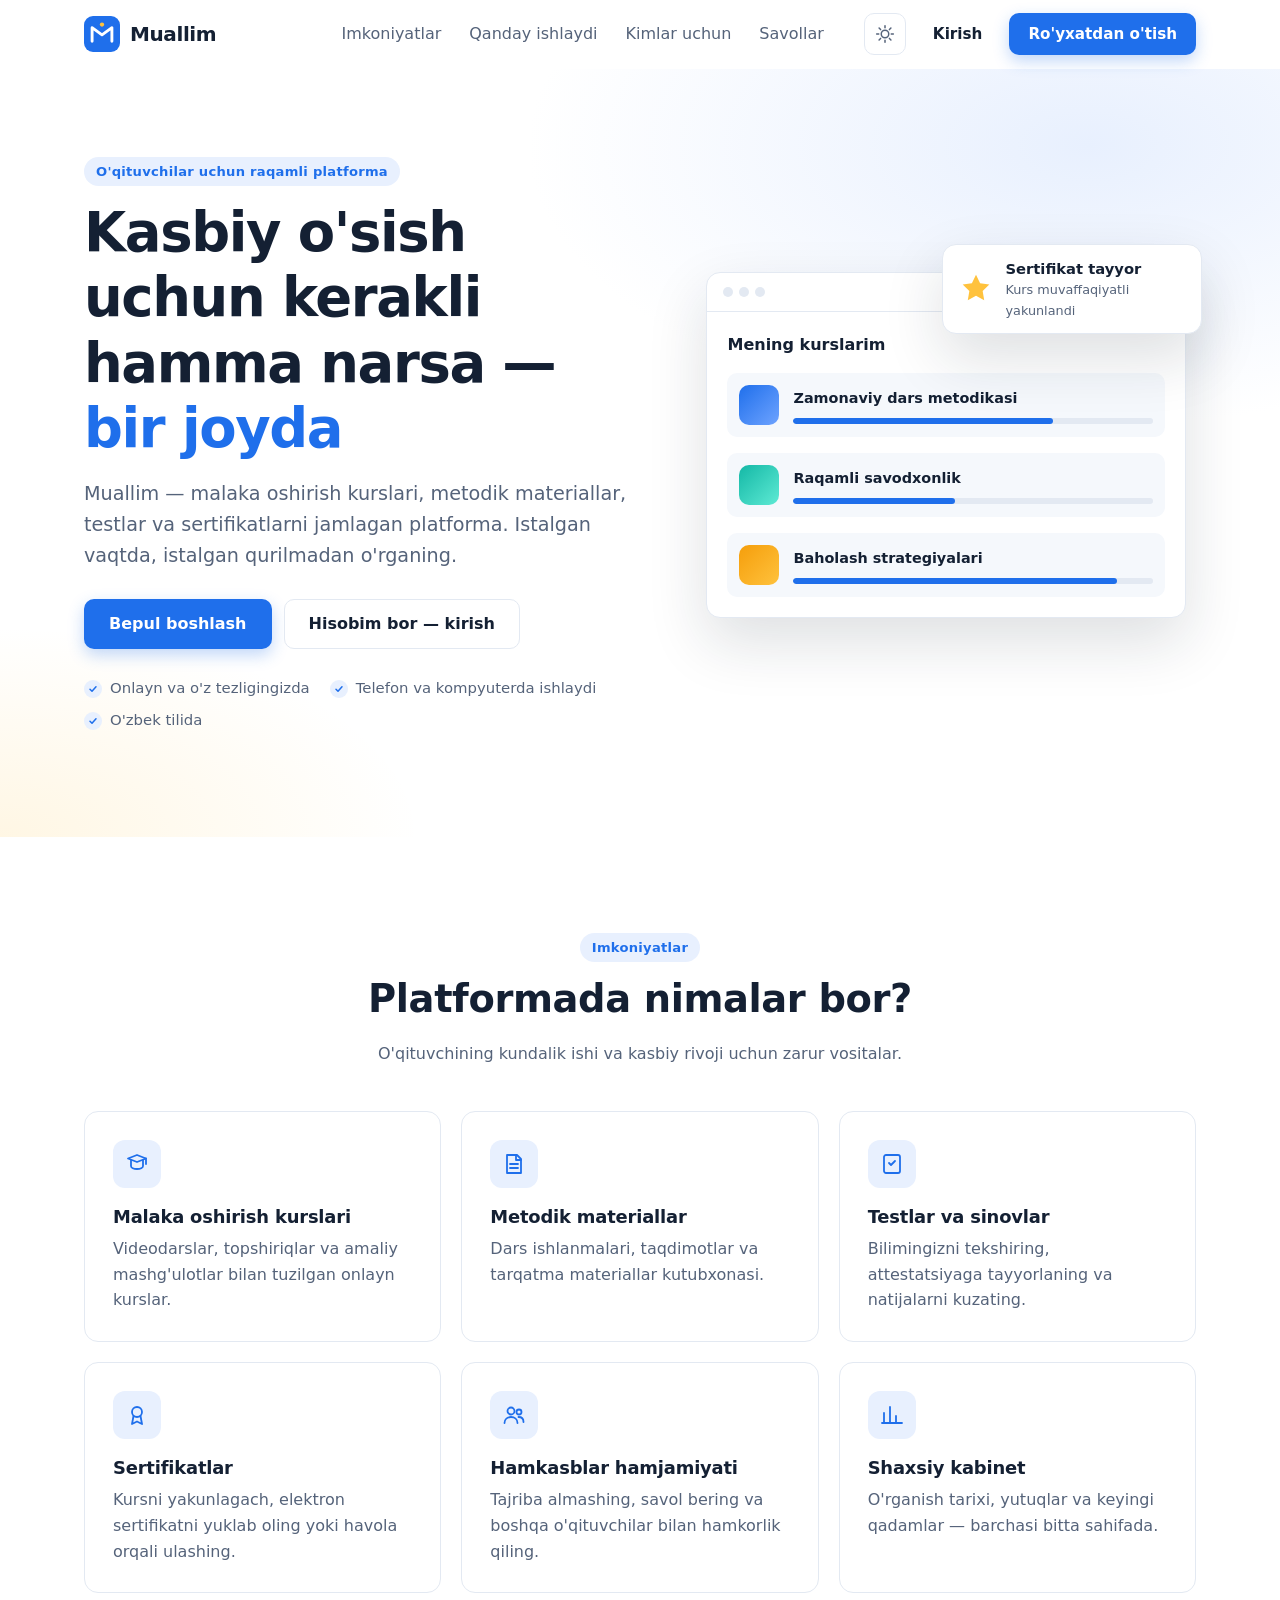
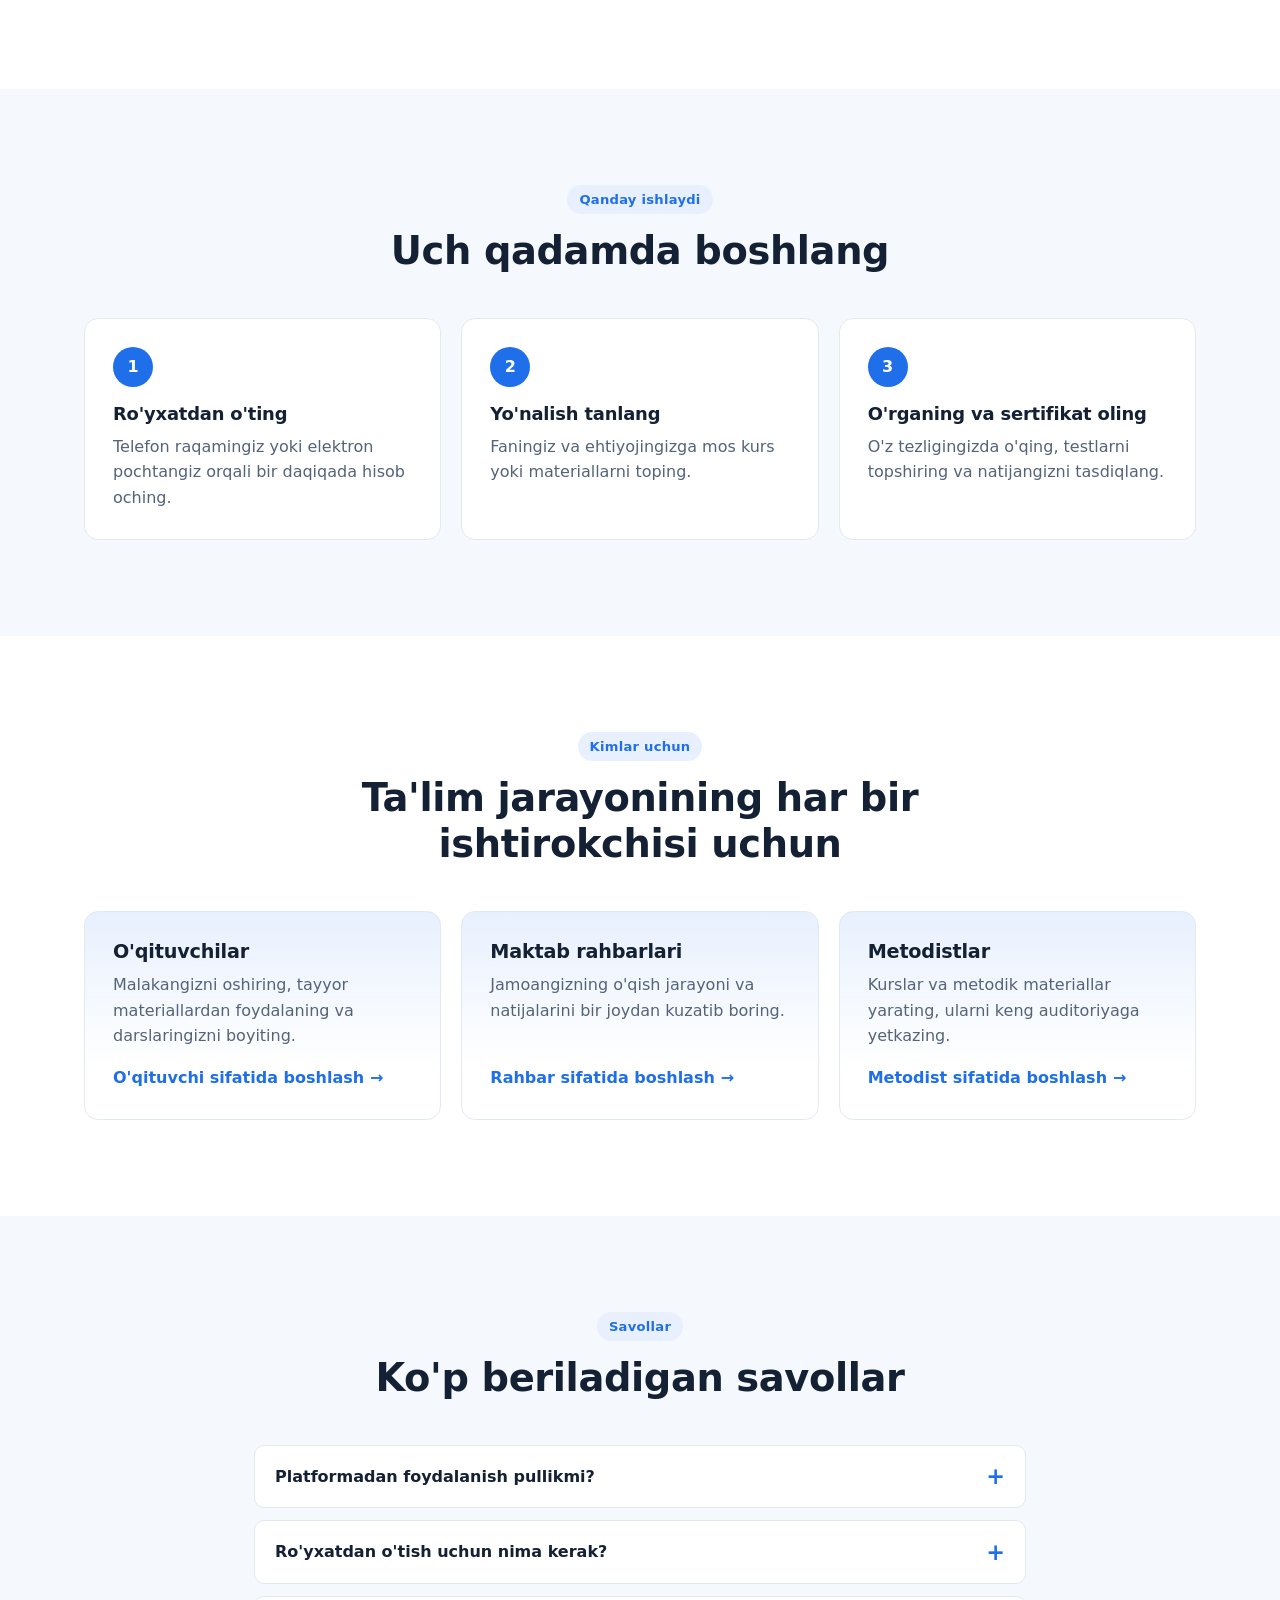
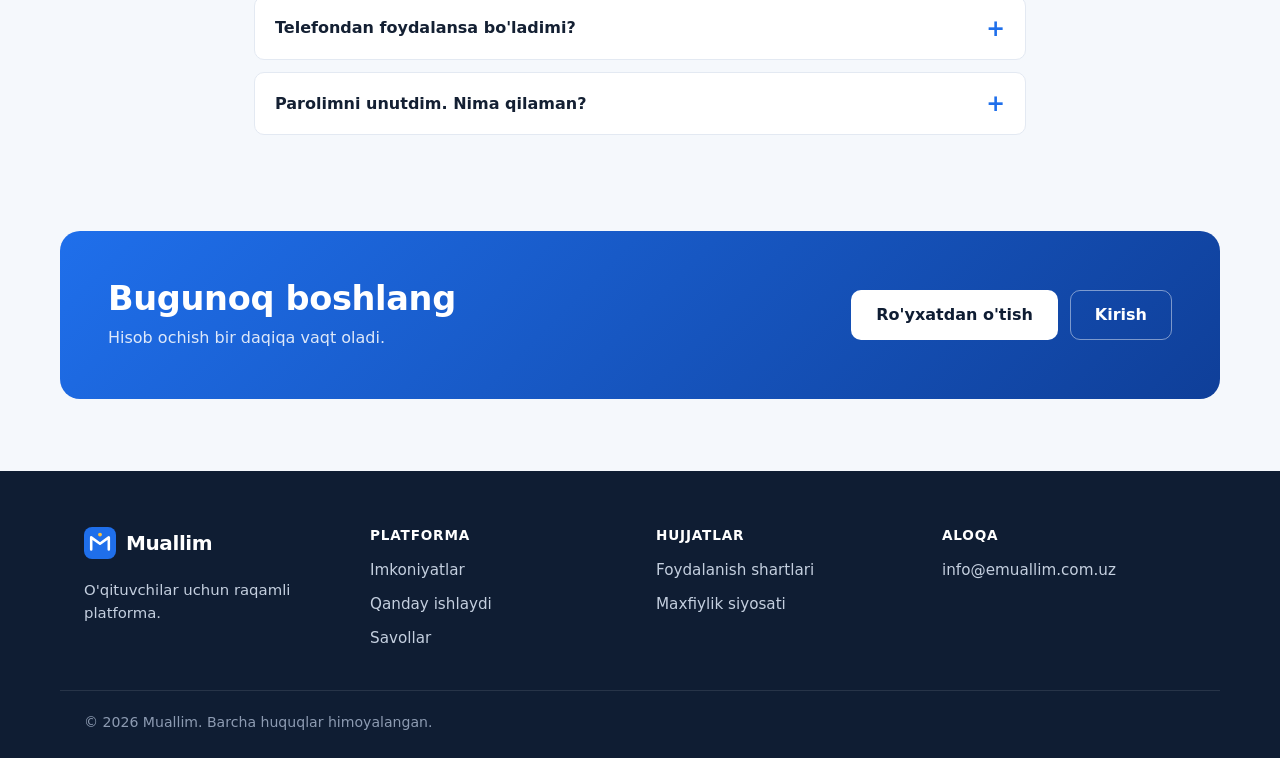
==== index.html @ 18973997 "Muallim kirish (landing) sahifasini qo'shish Login'dan oldingi sahifa: header va mobil menyu, hero, " ====
<!doctype html>
<html lang="uz">
<head>
  <meta charset="utf-8">
  <meta name="viewport" content="width=device-width, initial-scale=1">
  <title>Muallim — o'qituvchilar uchun raqamli platforma</title>
  <meta name="description" content="Muallim — o'qituvchilar uchun malaka oshirish, metodik materiallar, testlar va sertifikatlar jamlangan yagona raqamli platforma.">
  <meta name="theme-color" content="#1F6FEB">
  <meta property="og:title" content="Muallim — o'qituvchilar uchun raqamli platforma">
  <meta property="og:description" content="Malaka oshirish, metodik materiallar, testlar va sertifikatlar — barchasi bir joyda.">
  <meta property="og:type" content="website">
  <link rel="icon" href="assets/img/logo.svg" type="image/svg+xml">
  <link rel="stylesheet" href="assets/css/style.css">
  <script>
    // JS borligini belgilash va mavzuni sahifa chizilishidan oldin qo'llash (miltillashning oldini oladi)
    document.documentElement.classList.add('js');
    try {
      var t = localStorage.getItem('muallim-theme');
      if (t === 'light' || t === 'dark') document.documentElement.setAttribute('data-theme', t);
    } catch (e) {}
  </script>
  <script src="assets/js/main.js" defer></script>
</head>
<body>
  <a class="skip-link" href="#main">Asosiy mazmunga o'tish</a>

  <header class="site-header" id="top">
    <div class="container header-inner">
      <a class="brand" href="#top" aria-label="Muallim — bosh sahifa">
        <img src="assets/img/logo.svg" alt="" width="36" height="36">
        <span>Muallim</span>
      </a>

      <button class="nav-toggle" type="button" aria-controls="site-nav" aria-expanded="false">
        <span class="visually-hidden">Menyuni ochish</span>
        <span class="nav-toggle-bar" aria-hidden="true"></span>
      </button>

      <nav class="site-nav" id="site-nav" aria-label="Asosiy menyu">
        <ul class="nav-links">
          <li><a href="#imkoniyatlar">Imkoniyatlar</a></li>
          <li><a href="#qanday-ishlaydi">Qanday ishlaydi</a></li>
          <li><a href="#kimlar-uchun">Kimlar uchun</a></li>
          <li><a href="#savollar">Savollar</a></li>
        </ul>
        <div class="nav-actions">
          <button class="theme-toggle" type="button" aria-label="Tungi rejimni almashtirish">
            <svg class="icon-sun" viewBox="0 0 24 24" aria-hidden="true"><circle cx="12" cy="12" r="4.5"/><path d="M12 2v2.5M12 19.5V22M2 12h2.5M19.5 12H22M4.9 4.9l1.8 1.8M17.3 17.3l1.8 1.8M4.9 19.1l1.8-1.8M17.3 6.7l1.8-1.8"/></svg>
            <svg class="icon-moon" viewBox="0 0 24 24" aria-hidden="true"><path d="M20 14.5A8 8 0 0 1 9.5 4a8 8 0 1 0 10.5 10.5Z"/></svg>
          </button>
          <a class="btn btn-ghost" href="login.html">Kirish</a>
          <a class="btn btn-primary" href="register.html">Ro'yxatdan o'tish</a>
        </div>
      </nav>
    </div>
  </header>

  <main id="main">
    <!-- Hero -->
    <section class="hero">
      <div class="container hero-inner">
        <div class="hero-text">
          <p class="eyebrow">O'qituvchilar uchun raqamli platforma</p>
          <h1>Kasbiy o'sish uchun kerakli hamma narsa — <span class="accent">bir joyda</span></h1>
          <p class="lead">
            Muallim — malaka oshirish kurslari, metodik materiallar, testlar va sertifikatlarni
            jamlagan platforma. Istalgan vaqtda, istalgan qurilmadan o'rganing.
          </p>
          <div class="hero-actions">
            <a class="btn btn-primary btn-lg" href="register.html">Bepul boshlash</a>
            <a class="btn btn-outline btn-lg" href="login.html">Hisobim bor — kirish</a>
          </div>
          <ul class="hero-points">
            <li>Onlayn va o'z tezligingizda</li>
            <li>Telefon va kompyuterda ishlaydi</li>
            <li>O'zbek tilida</li>
          </ul>
        </div>

        <div class="hero-visual" aria-hidden="true">
          <div class="mock-card mock-main">
            <div class="mock-head">
              <span class="dot"></span><span class="dot"></span><span class="dot"></span>
            </div>
            <div class="mock-body">
              <p class="mock-title">Mening kurslarim</p>
              <div class="mock-course">
                <span class="mock-icon c1"></span>
                <div class="mock-lines">
                  <span class="mock-label">Zamonaviy dars metodikasi</span>
                  <span class="progress"><span style="width:72%"></span></span>
                </div>
              </div>
              <div class="mock-course">
                <span class="mock-icon c2"></span>
                <div class="mock-lines">
                  <span class="mock-label">Raqamli savodxonlik</span>
                  <span class="progress"><span style="width:45%"></span></span>
                </div>
              </div>
              <div class="mock-course">
                <span class="mock-icon c3"></span>
                <div class="mock-lines">
                  <span class="mock-label">Baholash strategiyalari</span>
                  <span class="progress"><span style="width:90%"></span></span>
                </div>
              </div>
            </div>
          </div>
          <div class="mock-card mock-badge">
            <svg viewBox="0 0 24 24"><path d="M12 2l2.9 5.9 6.5.9-4.7 4.6 1.1 6.5L12 16.8 6.2 19.9l1.1-6.5L2.6 8.8l6.5-.9z"/></svg>
            <div>
              <strong>Sertifikat tayyor</strong>
              <span>Kurs muvaffaqiyatli yakunlandi</span>
            </div>
          </div>
        </div>
      </div>
    </section>

    <!-- Imkoniyatlar -->
    <section class="section" id="imkoniyatlar" aria-labelledby="imk-title">
      <div class="container">
        <header class="section-head">
          <p class="eyebrow">Imkoniyatlar</p>
          <h2 id="imk-title">Platformada nimalar bor?</h2>
          <p>O'qituvchining kundalik ishi va kasbiy rivoji uchun zarur vositalar.</p>
        </header>

        <ul class="feature-grid">
          <li class="feature">
            <span class="feature-icon"><svg viewBox="0 0 24 24"><path d="M3 6.5 12 3l9 3.5-9 3.5z"/><path d="M6 8.2V14c0 1.7 2.7 3 6 3s6-1.3 6-3V8.2"/><path d="M21 6.5V12"/></svg></span>
            <h3>Malaka oshirish kurslari</h3>
            <p>Videodarslar, topshiriqlar va amaliy mashg'ulotlar bilan tuzilgan onlayn kurslar.</p>
          </li>
          <li class="feature">
            <span class="feature-icon"><svg viewBox="0 0 24 24"><path d="M5 3h10l4 4v14H5z"/><path d="M14 3v5h5M8 12h8M8 16h8"/></svg></span>
            <h3>Metodik materiallar</h3>
            <p>Dars ishlanmalari, taqdimotlar va tarqatma materiallar kutubxonasi.</p>
          </li>
          <li class="feature">
            <span class="feature-icon"><svg viewBox="0 0 24 24"><path d="M9 11l2 2 4-4"/><rect x="4" y="3" width="16" height="18" rx="2"/></svg></span>
            <h3>Testlar va sinovlar</h3>
            <p>Bilimingizni tekshiring, attestatsiyaga tayyorlaning va natijalarni kuzating.</p>
          </li>
          <li class="feature">
            <span class="feature-icon"><svg viewBox="0 0 24 24"><circle cx="12" cy="9" r="5"/><path d="M8.5 13 7 21l5-2.5L17 21l-1.5-8"/></svg></span>
            <h3>Sertifikatlar</h3>
            <p>Kursni yakunlagach, elektron sertifikatni yuklab oling yoki havola orqali ulashing.</p>
          </li>
          <li class="feature">
            <span class="feature-icon"><svg viewBox="0 0 24 24"><circle cx="9" cy="8" r="3.5"/><path d="M2.5 20c0-3.6 2.9-6 6.5-6s6.5 2.4 6.5 6"/><circle cx="17" cy="9" r="2.5"/><path d="M16.5 14c2.8 0 5 1.8 5 5"/></svg></span>
            <h3>Hamkasblar hamjamiyati</h3>
            <p>Tajriba almashing, savol bering va boshqa o'qituvchilar bilan hamkorlik qiling.</p>
          </li>
          <li class="feature">
            <span class="feature-icon"><svg viewBox="0 0 24 24"><path d="M4 20V10M10 20V4M16 20v-7M22 20H2"/></svg></span>
            <h3>Shaxsiy kabinet</h3>
            <p>O'rganish tarixi, yutuqlar va keyingi qadamlar — barchasi bitta sahifada.</p>
          </li>
        </ul>
      </div>
    </section>

    <!-- Qanday ishlaydi -->
    <section class="section section-alt" id="qanday-ishlaydi" aria-labelledby="qi-title">
      <div class="container">
        <header class="section-head">
          <p class="eyebrow">Qanday ishlaydi</p>
          <h2 id="qi-title">Uch qadamda boshlang</h2>
        </header>

        <ol class="steps">
          <li class="step">
            <span class="step-num">1</span>
            <h3>Ro'yxatdan o'ting</h3>
            <p>Telefon raqamingiz yoki elektron pochtangiz orqali bir daqiqada hisob oching.</p>
          </li>
          <li class="step">
            <span class="step-num">2</span>
            <h3>Yo'nalish tanlang</h3>
            <p>Faningiz va ehtiyojingizga mos kurs yoki materiallarni toping.</p>
          </li>
          <li class="step">
            <span class="step-num">3</span>
            <h3>O'rganing va sertifikat oling</h3>
            <p>O'z tezligingizda o'qing, testlarni topshiring va natijangizni tasdiqlang.</p>
          </li>
        </ol>
      </div>
    </section>

    <!-- Kimlar uchun -->
    <section class="section" id="kimlar-uchun" aria-labelledby="ku-title">
      <div class="container">
        <header class="section-head">
          <p class="eyebrow">Kimlar uchun</p>
          <h2 id="ku-title">Ta'lim jarayonining har bir ishtirokchisi uchun</h2>
        </header>

        <ul class="audience-grid">
          <li class="audience">
            <h3>O'qituvchilar</h3>
            <p>Malakangizni oshiring, tayyor materiallardan foydalaning va darslaringizni boyiting.</p>
            <a class="link-arrow" href="register.html">O'qituvchi sifatida boshlash</a>
          </li>
          <li class="audience">
            <h3>Maktab rahbarlari</h3>
            <p>Jamoangizning o'qish jarayoni va natijalarini bir joydan kuzatib boring.</p>
            <a class="link-arrow" href="register.html">Rahbar sifatida boshlash</a>
          </li>
          <li class="audience">
            <h3>Metodistlar</h3>
            <p>Kurslar va metodik materiallar yarating, ularni keng auditoriyaga yetkazing.</p>
            <a class="link-arrow" href="register.html">Metodist sifatida boshlash</a>
          </li>
        </ul>
      </div>
    </section>

    <!-- Savollar -->
    <section class="section section-alt" id="savollar" aria-labelledby="sv-title">
      <div class="container narrow">
        <header class="section-head">
          <p class="eyebrow">Savollar</p>
          <h2 id="sv-title">Ko'p beriladigan savollar</h2>
        </header>

        <div class="faq">
          <details>
            <summary>Platformadan foydalanish pullikmi?</summary>
            <p>Ro'yxatdan o'tish va asosiy materiallar bepul. Ayrim kurslarning shartlari kurs sahifasida ko'rsatiladi.</p>
          </details>
          <details>
            <summary>Ro'yxatdan o'tish uchun nima kerak?</summary>
            <p>Faqat telefon raqami yoki elektron pochta manzili. Tasdiqlash kodi kiritilgach, hisobingiz faollashadi.</p>
          </details>
          <details>
            <summary>Telefondan foydalansa bo'ladimi?</summary>
            <p>Ha. Platforma telefon, planshet va kompyuterda brauzer orqali ishlaydi — alohida dastur o'rnatish shart emas.</p>
          </details>
          <details>
            <summary>Parolimni unutdim. Nima qilaman?</summary>
            <p>Kirish sahifasidagi «Parolni unutdingizmi?» havolasini bosing va tiklash bo'yicha ko'rsatmalarga amal qiling.</p>
          </details>
        </div>
      </div>
    </section>

    <!-- Yakuniy chaqiriq -->
    <section class="cta">
      <div class="container cta-inner">
        <div>
          <h2>Bugunoq boshlang</h2>
          <p>Hisob ochish bir daqiqa vaqt oladi.</p>
        </div>
        <div class="cta-actions">
          <a class="btn btn-light btn-lg" href="register.html">Ro'yxatdan o'tish</a>
          <a class="btn btn-on-dark btn-lg" href="login.html">Kirish</a>
        </div>
      </div>
    </section>
  </main>

  <footer class="site-footer">
    <div class="container footer-inner">
      <div class="footer-brand">
        <a class="brand" href="#top">
          <img src="assets/img/logo.svg" alt="" width="32" height="32">
          <span>Muallim</span>
        </a>
        <p>O'qituvchilar uchun raqamli platforma.</p>
      </div>
      <nav class="footer-nav" aria-label="Pastki menyu">
        <h2 class="footer-title">Platforma</h2>
        <ul>
          <li><a href="#imkoniyatlar">Imkoniyatlar</a></li>
          <li><a href="#qanday-ishlaydi">Qanday ishlaydi</a></li>
          <li><a href="#savollar">Savollar</a></li>
        </ul>
      </nav>
      <nav class="footer-nav" aria-label="Hujjatlar">
        <h2 class="footer-title">Hujjatlar</h2>
        <ul>
          <li><a href="#">Foydalanish shartlari</a></li>
          <li><a href="#">Maxfiylik siyosati</a></li>
        </ul>
      </nav>
      <div class="footer-nav">
        <h2 class="footer-title">Aloqa</h2>
        <ul>
          <li><a href="mailto:info@emuallim.com.uz">info@emuallim.com.uz</a></li>
        </ul>
      </div>
    </div>
    <div class="container footer-bottom">
      <p>© <span data-year>2026</span> Muallim. Barcha huquqlar himoyalangan.</p>
    </div>
  </footer>
</body>
</html>
---- assets/css/style.css ----
/* ==========================================================
   Muallim — kirish (landing) sahifasi
   ========================================================== */

:root {
  --bg: #ffffff;
  --bg-alt: #f5f8fc;
  --surface: #ffffff;
  --text: #142033;
  --text-muted: #55637a;
  --border: #e3e9f2;
  --primary: #1f6feb;
  --primary-hover: #185bc4;
  --primary-soft: #e8f0fe;
  --accent: #ffc23d;
  --dark: #0f1d33;
  --shadow: 0 10px 30px rgba(20, 32, 51, 0.08);
  --shadow-lg: 0 24px 60px rgba(20, 32, 51, 0.14);
  --radius: 14px;
  --radius-sm: 10px;
  --header-h: 68px;
  --font: system-ui, -apple-system, "Segoe UI", Roboto, "Helvetica Neue", Arial, sans-serif;
  color-scheme: light;
}

@media (prefers-color-scheme: dark) {
  :root:not([data-theme="light"]) {
    --bg: #0d1626;
    --bg-alt: #111d31;
    --surface: #15233a;
    --text: #e8eef8;
    --text-muted: #a3b1c6;
    --border: #24344f;
    --primary: #4c8dff;
    --primary-hover: #6ea3ff;
    --primary-soft: #1a2c4b;
    --dark: #08101d;
    --shadow: 0 10px 30px rgba(0, 0, 0, 0.35);
    --shadow-lg: 0 24px 60px rgba(0, 0, 0, 0.45);
    color-scheme: dark;
  }
}

:root[data-theme="dark"] {
  --bg: #0d1626;
  --bg-alt: #111d31;
  --surface: #15233a;
  --text: #e8eef8;
  --text-muted: #a3b1c6;
  --border: #24344f;
  --primary: #4c8dff;
  --primary-hover: #6ea3ff;
  --primary-soft: #1a2c4b;
  --dark: #08101d;
  --shadow: 0 10px 30px rgba(0, 0, 0, 0.35);
  --shadow-lg: 0 24px 60px rgba(0, 0, 0, 0.45);
  color-scheme: dark;
}

/* ---------- Asosiy ---------- */
*, *::before, *::after { box-sizing: border-box; }

html {
  scroll-behavior: smooth;
  scroll-padding-top: calc(var(--header-h) + 12px);
  -webkit-text-size-adjust: 100%;
}

@media (prefers-reduced-motion: reduce) {
  html { scroll-behavior: auto; }
  *, *::before, *::after { transition: none !important; animation: none !important; }
}

body {
  margin: 0;
  font-family: var(--font);
  font-size: 1rem;
  line-height: 1.6;
  color: var(--text);
  background: var(--bg);
  -webkit-font-smoothing: antialiased;
}

img, svg { display: block; max-width: 100%; }
h1, h2, h3 { line-height: 1.2; margin: 0 0 0.5em; letter-spacing: -0.01em; }
p { margin: 0 0 1em; }
a { color: var(--primary); }
ul, ol { margin: 0; padding: 0; list-style: none; }

:focus-visible {
  outline: 3px solid var(--primary);
  outline-offset: 3px;
  border-radius: 6px;
}

.container {
  width: 100%;
  max-width: 1160px;
  margin: 0 auto;
  padding: 0 16px;
}
@media (min-width: 640px) { .container { padding: 0 24px; } }
.container.narrow { max-width: 820px; }

.visually-hidden {
  position: absolute !important;
  width: 1px; height: 1px;
  padding: 0; margin: -1px;
  overflow: hidden; clip: rect(0 0 0 0);
  white-space: nowrap; border: 0;
}

.skip-link {
  position: absolute;
  left: 16px; top: -100px;
  z-index: 100;
  padding: 10px 16px;
  background: var(--primary);
  color: #fff;
  border-radius: var(--radius-sm);
  font-weight: 600;
  text-decoration: none;
}
.skip-link:focus { top: 12px; }

/* ---------- Tugmalar ---------- */
.btn {
  display: inline-flex;
  align-items: center;
  justify-content: center;
  gap: 8px;
  min-height: 42px;
  padding: 0 18px;
  border: 1.5px solid transparent;
  border-radius: var(--radius-sm);
  font: inherit;
  font-weight: 600;
  font-size: 0.95rem;
  text-decoration: none;
  white-space: nowrap;
  cursor: pointer;
  transition: background-color .15s, border-color .15s, color .15s, transform .15s, box-shadow .15s;
}
.btn:active { transform: translateY(1px); }
.btn-lg { min-height: 50px; padding: 0 24px; font-size: 1rem; }

.btn-primary { background: var(--primary); color: #fff; box-shadow: 0 6px 16px rgba(31, 111, 235, 0.28); }
.btn-primary:hover { background: var(--primary-hover); }

.btn-outline { border-color: var(--border); color: var(--text); background: var(--surface); }
.btn-outline:hover { border-color: var(--primary); color: var(--primary); }

.btn-ghost { color: var(--text); background: transparent; }
.btn-ghost:hover { background: var(--primary-soft); color: var(--primary); }

.btn-light { background: #fff; color: #0f1d33; }
.btn-light:hover { background: #eaf1ff; }

.btn-on-dark { border-color: rgba(255, 255, 255, 0.45); color: #fff; background: transparent; }
.btn-on-dark:hover { border-color: #fff; background: rgba(255, 255, 255, 0.08); }

/* ---------- Sarlavha (header) ---------- */
.site-header {
  position: sticky;
  top: 0;
  z-index: 50;
  background: color-mix(in srgb, var(--bg) 88%, transparent);
  backdrop-filter: saturate(160%) blur(12px);
  -webkit-backdrop-filter: saturate(160%) blur(12px);
  border-bottom: 1px solid transparent;
  transition: border-color .2s, box-shadow .2s;
}
.site-header.is-scrolled { border-bottom-color: var(--border); box-shadow: 0 4px 16px rgba(20, 32, 51, 0.05); }

.header-inner {
  display: flex;
  align-items: center;
  justify-content: space-between;
  gap: 16px;
  height: var(--header-h);
}

.brand {
  display: inline-flex;
  align-items: center;
  gap: 10px;
  font-size: 1.25rem;
  font-weight: 800;
  color: var(--text);
  text-decoration: none;
  letter-spacing: -0.02em;
}

.site-nav { display: flex; align-items: center; gap: 28px; }
.nav-links { display: flex; gap: 4px; }
.nav-links a {
  display: block;
  padding: 8px 12px;
  border-radius: 8px;
  color: var(--text-muted);
  font-weight: 500;
  text-decoration: none;
  transition: color .15s, background-color .15s;
}
.nav-links a:hover { color: var(--text); background: var(--bg-alt); }
.nav-actions { display: flex; align-items: center; gap: 8px; }

.theme-toggle {
  display: inline-grid;
  place-items: center;
  width: 42px; height: 42px;
  border: 1.5px solid var(--border);
  border-radius: var(--radius-sm);
  background: var(--surface);
  color: var(--text-muted);
  cursor: pointer;
}
.theme-toggle:hover { color: var(--primary); border-color: var(--primary); }
.theme-toggle svg { width: 20px; height: 20px; fill: none; stroke: currentColor; stroke-width: 1.8; stroke-linecap: round; }
.theme-toggle .icon-moon { display: none; }
:root[data-theme="dark"] .theme-toggle .icon-sun { display: none; }
:root[data-theme="dark"] .theme-toggle .icon-moon { display: block; }
@media (prefers-color-scheme: dark) {
  :root:not([data-theme="light"]) .theme-toggle .icon-sun { display: none; }
  :root:not([data-theme="light"]) .theme-toggle .icon-moon { display: block; }
}

.nav-toggle {
  display: none;
  width: 44px; height: 44px;
  border: 1.5px solid var(--border);
  border-radius: var(--radius-sm);
  background: var(--surface);
  cursor: pointer;
  position: relative;
}
.nav-toggle-bar,
.nav-toggle-bar::before,
.nav-toggle-bar::after {
  position: absolute;
  left: 50%;
  width: 20px; height: 2px;
  margin-left: -10px;
  background: var(--text);
  border-radius: 2px;
  transition: transform .2s, opacity .2s;
}
.nav-toggle-bar { top: 50%; margin-top: -1px; }
.nav-toggle-bar::before, .nav-toggle-bar::after { content: ""; left: 0; margin-left: 0; }
.nav-toggle-bar::before { top: -6px; }
.nav-toggle-bar::after { top: 6px; }
.nav-toggle[aria-expanded="true"] .nav-toggle-bar { background: transparent; }
.nav-toggle[aria-expanded="true"] .nav-toggle-bar::before { transform: translateY(6px) rotate(45deg); }
.nav-toggle[aria-expanded="true"] .nav-toggle-bar::after { transform: translateY(-6px) rotate(-45deg); }

@media (max-width: 960px) {
  .nav-toggle { display: inline-block; }

  .site-nav {
    position: fixed;
    inset: var(--header-h) 0 auto 0;
    flex-direction: column;
    align-items: stretch;
    gap: 16px;
    padding: 16px;
    background: var(--bg);
    border-bottom: 1px solid var(--border);
    box-shadow: var(--shadow);
    max-height: calc(100dvh - var(--header-h));
    overflow-y: auto;
    visibility: hidden;
    opacity: 0;
    transform: translateY(-8px);
    transition: opacity .2s, transform .2s, visibility 0s linear .2s;
  }
  .site-nav.is-open {
    visibility: visible;
    opacity: 1;
    transform: none;
    transition: opacity .2s, transform .2s;
  }
  .nav-links { flex-direction: column; }
  .nav-links a { padding: 12px; font-size: 1.05rem; }
  .nav-actions { flex-wrap: wrap; }
  .nav-actions .btn { flex: 1 1 140px; min-height: 48px; }
  .nav-actions .btn-ghost { border-color: var(--border); }
}

/* JS o'chiq bo'lsa ham mobil menyu ko'rinsin */
html:not(.js) .nav-toggle { display: none; }
@media (max-width: 960px) {
  html:not(.js) .site-nav { position: static; visibility: visible; opacity: 1; transform: none; box-shadow: none; border: 0; padding: 0 0 16px; }
  html:not(.js) .header-inner { flex-wrap: wrap; height: auto; padding-top: 12px; }
}

/* ---------- Hero ---------- */
.hero {
  position: relative;
  overflow: hidden;
  padding: 56px 0 72px;
  background:
    radial-gradient(800px 400px at 85% 10%, var(--primary-soft), transparent 70%),
    radial-gradient(600px 300px at 0% 100%, color-mix(in srgb, var(--accent) 14%, transparent), transparent 70%);
}
@media (min-width: 960px) { .hero { padding: 88px 0 104px; } }

.hero-inner {
  display: grid;
  gap: 48px;
  align-items: center;
}
@media (min-width: 960px) { .hero-inner { grid-template-columns: 1.1fr 1fr; gap: 64px; } }

.eyebrow {
  display: inline-block;
  margin-bottom: 14px;
  padding: 4px 12px;
  border-radius: 999px;
  background: var(--primary-soft);
  color: var(--primary);
  font-size: 0.82rem;
  font-weight: 700;
  letter-spacing: 0.02em;
}

.hero h1 {
  font-size: clamp(2rem, 1.3rem + 3vw, 3.4rem);
  font-weight: 800;
  letter-spacing: -0.025em;
  margin-bottom: 18px;
}
.hero h1 .accent { color: var(--primary); }

.lead {
  font-size: clamp(1.05rem, 1rem + 0.3vw, 1.2rem);
  color: var(--text-muted);
  max-width: 560px;
  margin-bottom: 28px;
}

.hero-actions { display: flex; flex-wrap: wrap; gap: 12px; margin-bottom: 28px; }
@media (max-width: 480px) { .hero-actions .btn { flex: 1 1 100%; } }

.hero-points { display: flex; flex-wrap: wrap; gap: 8px 20px; color: var(--text-muted); font-size: 0.93rem; }
.hero-points li { display: flex; align-items: center; gap: 8px; }
.hero-points li::before {
  content: "";
  width: 18px; height: 18px;
  flex: none;
  border-radius: 50%;
  background: var(--primary-soft) url("data:image/svg+xml,%3Csvg xmlns='http://www.w3.org/2000/svg' viewBox='0 0 24 24' fill='none' stroke='%231f6feb' stroke-width='3' stroke-linecap='round' stroke-linejoin='round'%3E%3Cpath d='M6 12.5l4 4 8-9'/%3E%3C/svg%3E") center / 12px no-repeat;
}

/* Hero bezagi (dekorativ) */
.hero-visual { position: relative; max-width: 480px; width: 100%; margin: 0 auto; }

.mock-card {
  background: var(--surface);
  border: 1px solid var(--border);
  border-radius: var(--radius);
  box-shadow: var(--shadow-lg);
}
.mock-head { display: flex; gap: 6px; padding: 14px 16px; border-bottom: 1px solid var(--border); }
.mock-head .dot { width: 10px; height: 10px; border-radius: 50%; background: var(--border); }
.mock-body { padding: 20px; display: grid; gap: 16px; }
.mock-title { margin: 0; font-weight: 700; }
.mock-course { display: flex; align-items: center; gap: 14px; padding: 12px; border-radius: var(--radius-sm); background: var(--bg-alt); }
.mock-icon { width: 40px; height: 40px; flex: none; border-radius: 10px; }
.mock-icon.c1 { background: linear-gradient(135deg, #1f6feb, #6ea3ff); }
.mock-icon.c2 { background: linear-gradient(135deg, #14b8a6, #5eead4); }
.mock-icon.c3 { background: linear-gradient(135deg, #f59e0b, #ffc23d); }
.mock-lines { flex: 1; display: grid; gap: 8px; min-width: 0; }
.mock-label { font-size: 0.9rem; font-weight: 600; white-space: nowrap; overflow: hidden; text-overflow: ellipsis; }
.progress { display: block; height: 6px; border-radius: 99px; background: var(--border); overflow: hidden; }
.progress > span { display: block; height: 100%; border-radius: inherit; background: var(--primary); }

.mock-badge {
  position: absolute;
  right: -16px; top: -28px;
  display: flex; align-items: center; gap: 12px;
  padding: 12px 16px;
  max-width: 260px;
}
.mock-badge svg { width: 34px; height: 34px; flex: none; fill: var(--accent); }
.mock-badge strong { display: block; font-size: 0.92rem; }
.mock-badge span { display: block; font-size: 0.8rem; color: var(--text-muted); }
@media (max-width: 520px) { .mock-badge { right: 8px; top: -32px; } }

/* ---------- Bo'limlar ---------- */
.section { padding: 72px 0; }
@media (min-width: 960px) { .section { padding: 96px 0; } }
.section-alt { background: var(--bg-alt); }

.section-head { max-width: 640px; margin: 0 auto 44px; text-align: center; }
.section-head h2 { font-size: clamp(1.6rem, 1.2rem + 1.6vw, 2.4rem); font-weight: 800; }
.section-head p:last-child { color: var(--text-muted); margin: 0; }

.feature-grid { display: grid; gap: 20px; }
@media (min-width: 640px) { .feature-grid { grid-template-columns: repeat(2, 1fr); } }
@media (min-width: 960px) { .feature-grid { grid-template-columns: repeat(3, 1fr); } }
.feature {
  padding: 28px;
  background: var(--surface);
  border: 1px solid var(--border);
  border-radius: var(--radius);
  transition: transform .2s, box-shadow .2s, border-color .2s;
}
.feature:hover { transform: translateY(-3px); box-shadow: var(--shadow); border-color: color-mix(in srgb, var(--primary) 30%, var(--border)); }
.feature h3 { font-size: 1.12rem; margin-top: 18px; }
.feature p { color: var(--text-muted); margin: 0; }
.feature-icon {
  display: inline-grid;
  place-items: center;
  width: 48px; height: 48px;
  border-radius: 12px;
  background: var(--primary-soft);
  color: var(--primary);
}
.feature-icon svg { width: 24px; height: 24px; fill: none; stroke: currentColor; stroke-width: 1.8; stroke-linecap: round; stroke-linejoin: round; }

.steps { display: grid; gap: 20px; grid-template-columns: repeat(auto-fit, minmax(240px, 1fr)); counter-reset: none; }
.step {
  position: relative;
  padding: 28px;
  background: var(--surface);
  border: 1px solid var(--border);
  border-radius: var(--radius);
}
.step h3 { font-size: 1.12rem; }
.step p { color: var(--text-muted); margin: 0; }
.step-num {
  display: inline-grid;
  place-items: center;
  width: 40px; height: 40px;
  margin-bottom: 16px;
  border-radius: 50%;
  background: var(--primary);
  color: #fff;
  font-weight: 800;
}

.audience-grid { display: grid; gap: 20px; grid-template-columns: repeat(auto-fit, minmax(260px, 1fr)); }
.audience {
  display: flex;
  flex-direction: column;
  padding: 28px;
  border-radius: var(--radius);
  background: linear-gradient(180deg, var(--primary-soft), transparent 75%);
  border: 1px solid var(--border);
}
.audience h3 { font-size: 1.2rem; }
.audience p { color: var(--text-muted); flex: 1; }
.link-arrow { font-weight: 600; text-decoration: none; display: inline-flex; align-items: center; gap: 6px; }
.link-arrow::after { content: "→"; transition: transform .15s; }
.link-arrow:hover::after { transform: translateX(3px); }

/* ---------- Savollar ---------- */
.faq { display: grid; gap: 12px; }
.faq details {
  background: var(--surface);
  border: 1px solid var(--border);
  border-radius: var(--radius-sm);
  transition: border-color .15s;
}
.faq details[open] { border-color: color-mix(in srgb, var(--primary) 40%, var(--border)); }
.faq summary {
  display: flex;
  justify-content: space-between;
  align-items: center;
  gap: 16px;
  padding: 18px 20px;
  font-weight: 600;
  cursor: pointer;
  list-style: none;
}
.faq summary::-webkit-details-marker { display: none; }
.faq summary::after {
  content: "+";
  flex: none;
  font-size: 1.4rem;
  line-height: 1;
  color: var(--primary);
  transition: transform .2s;
}
.faq details[open] summary::after { transform: rotate(45deg); }
.faq details p { padding: 0 20px 18px; margin: 0; color: var(--text-muted); }

/* ---------- Yakuniy chaqiriq ---------- */
.cta { padding: 0 0 72px; background: var(--bg-alt); }
.cta-inner {
  display: flex;
  flex-wrap: wrap;
  align-items: center;
  justify-content: space-between;
  gap: 24px;
  padding: 36px 24px;
  border-radius: 20px;
  background: linear-gradient(135deg, #1f6feb, #0f3f99);
  color: #fff;
}
@media (min-width: 640px) { .cta-inner { padding: 48px; } }
.cta h2 { font-size: clamp(1.5rem, 1.2rem + 1.2vw, 2.1rem); margin-bottom: 6px; }
.cta p { margin: 0; opacity: 0.85; }
.cta-actions { display: flex; flex-wrap: wrap; gap: 12px; }
@media (max-width: 480px) { .cta-actions, .cta-actions .btn { flex: 1 1 100%; } }

/* CTA blokini container ichida dumaloq kartaga aylantirish */
.cta .container.cta-inner { width: calc(100% - 32px); }
@media (min-width: 640px) { .cta .container.cta-inner { width: calc(100% - 48px); } }

/* ---------- Pastki qism (footer) ---------- */
.site-footer { background: var(--dark); color: #c4cfdf; padding-top: 56px; }
.site-footer .brand { color: #fff; }
.footer-inner {
  display: grid;
  gap: 32px;
  grid-template-columns: repeat(auto-fit, minmax(180px, 1fr));
  padding-bottom: 40px;
}
.footer-brand p { margin: 12px 0 0; font-size: 0.93rem; }
.footer-title { font-size: 0.85rem; text-transform: uppercase; letter-spacing: 0.06em; color: #fff; margin-bottom: 14px; }
.footer-nav ul { display: grid; gap: 8px; }
.footer-nav a { color: #c4cfdf; text-decoration: none; font-size: 0.95rem; }
.footer-nav a:hover { color: #fff; text-decoration: underline; }
.footer-bottom { border-top: 1px solid rgba(255, 255, 255, 0.1); padding-top: 20px; padding-bottom: 24px; }
.footer-bottom p { margin: 0; font-size: 0.88rem; color: #8d9bb2; }
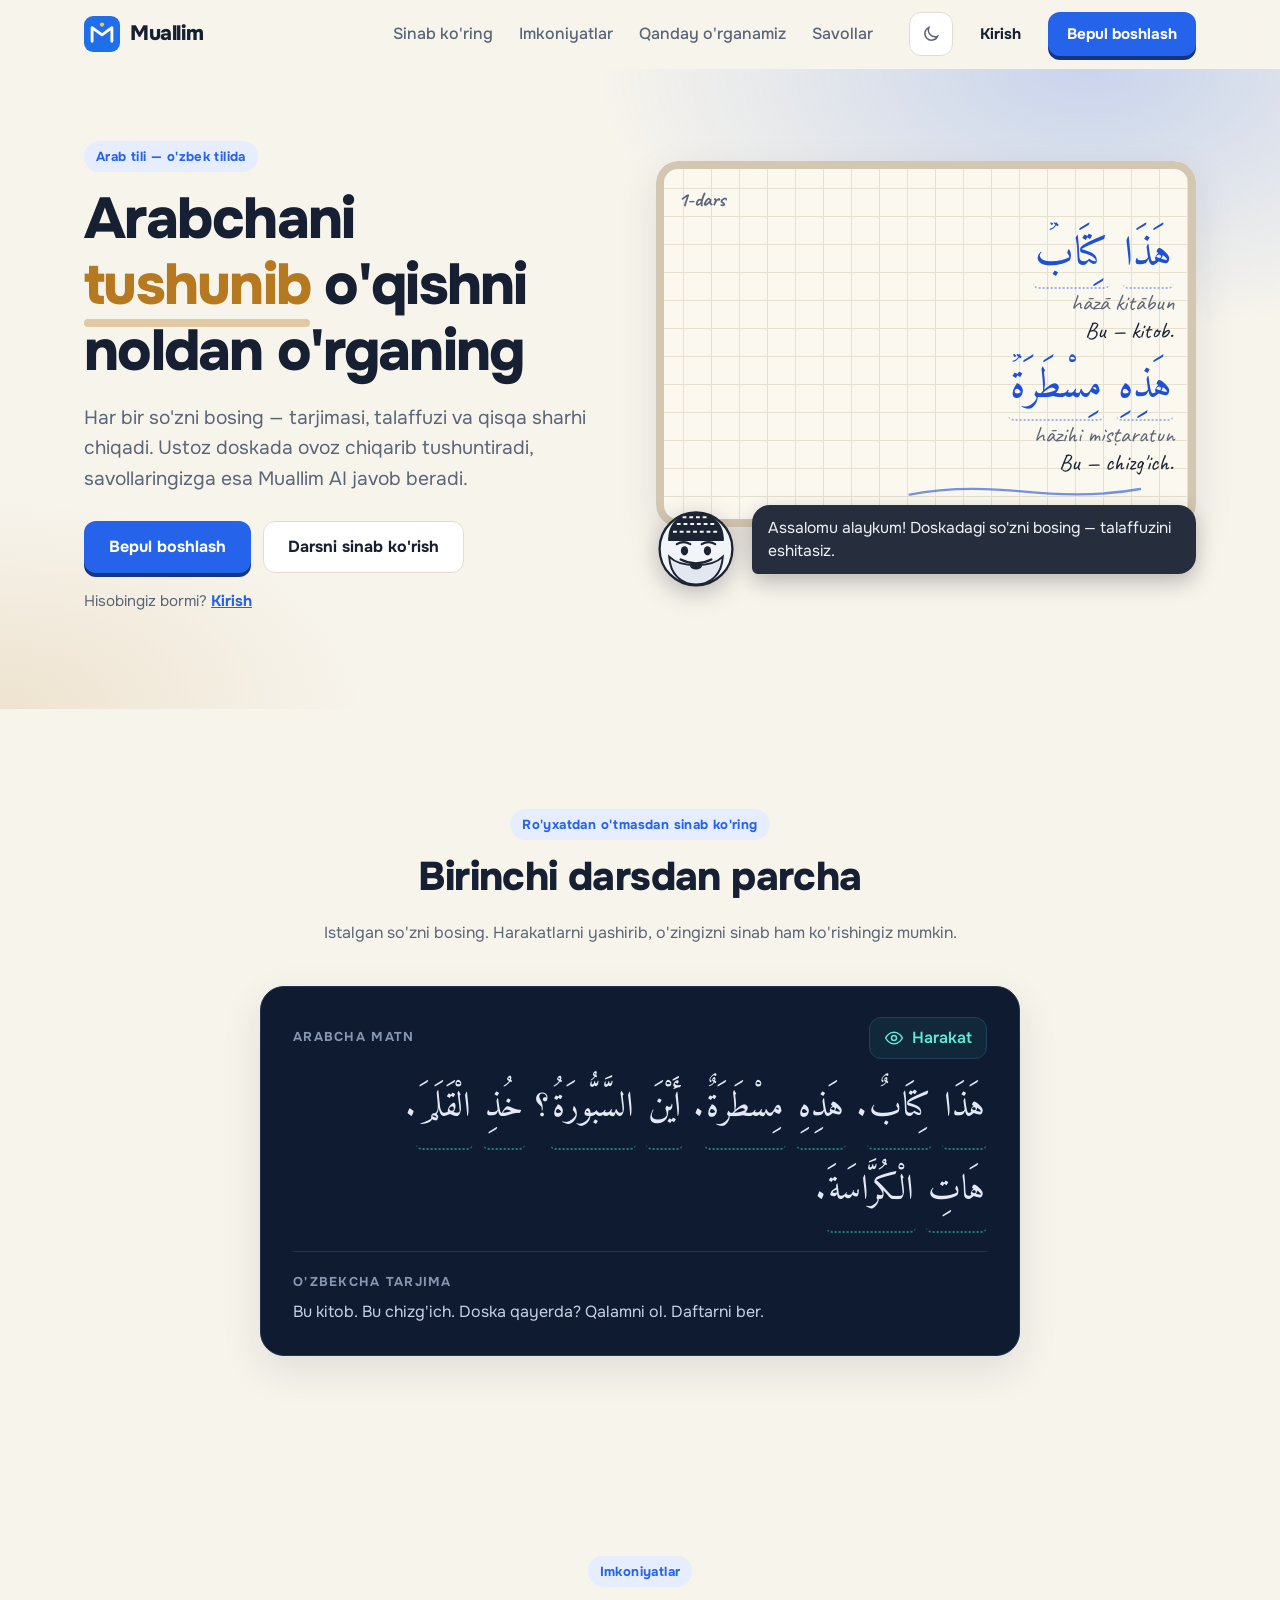
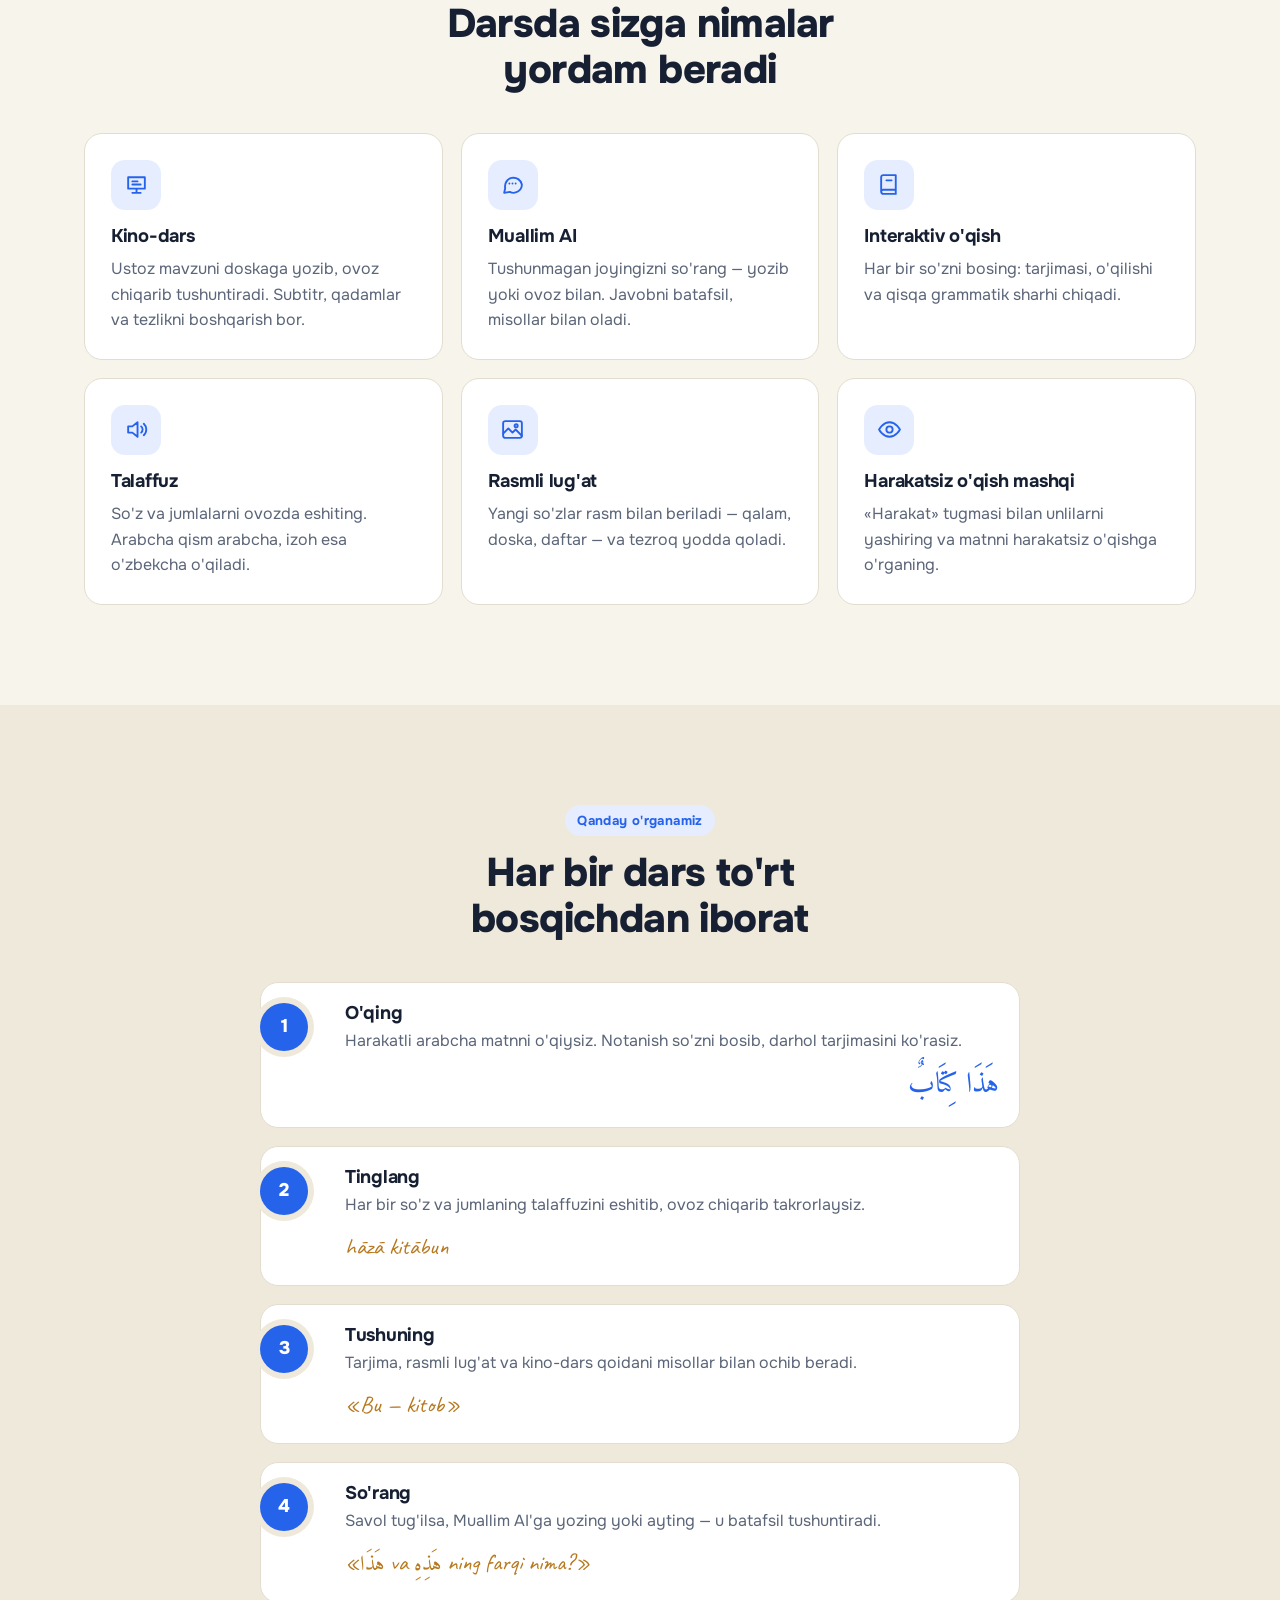
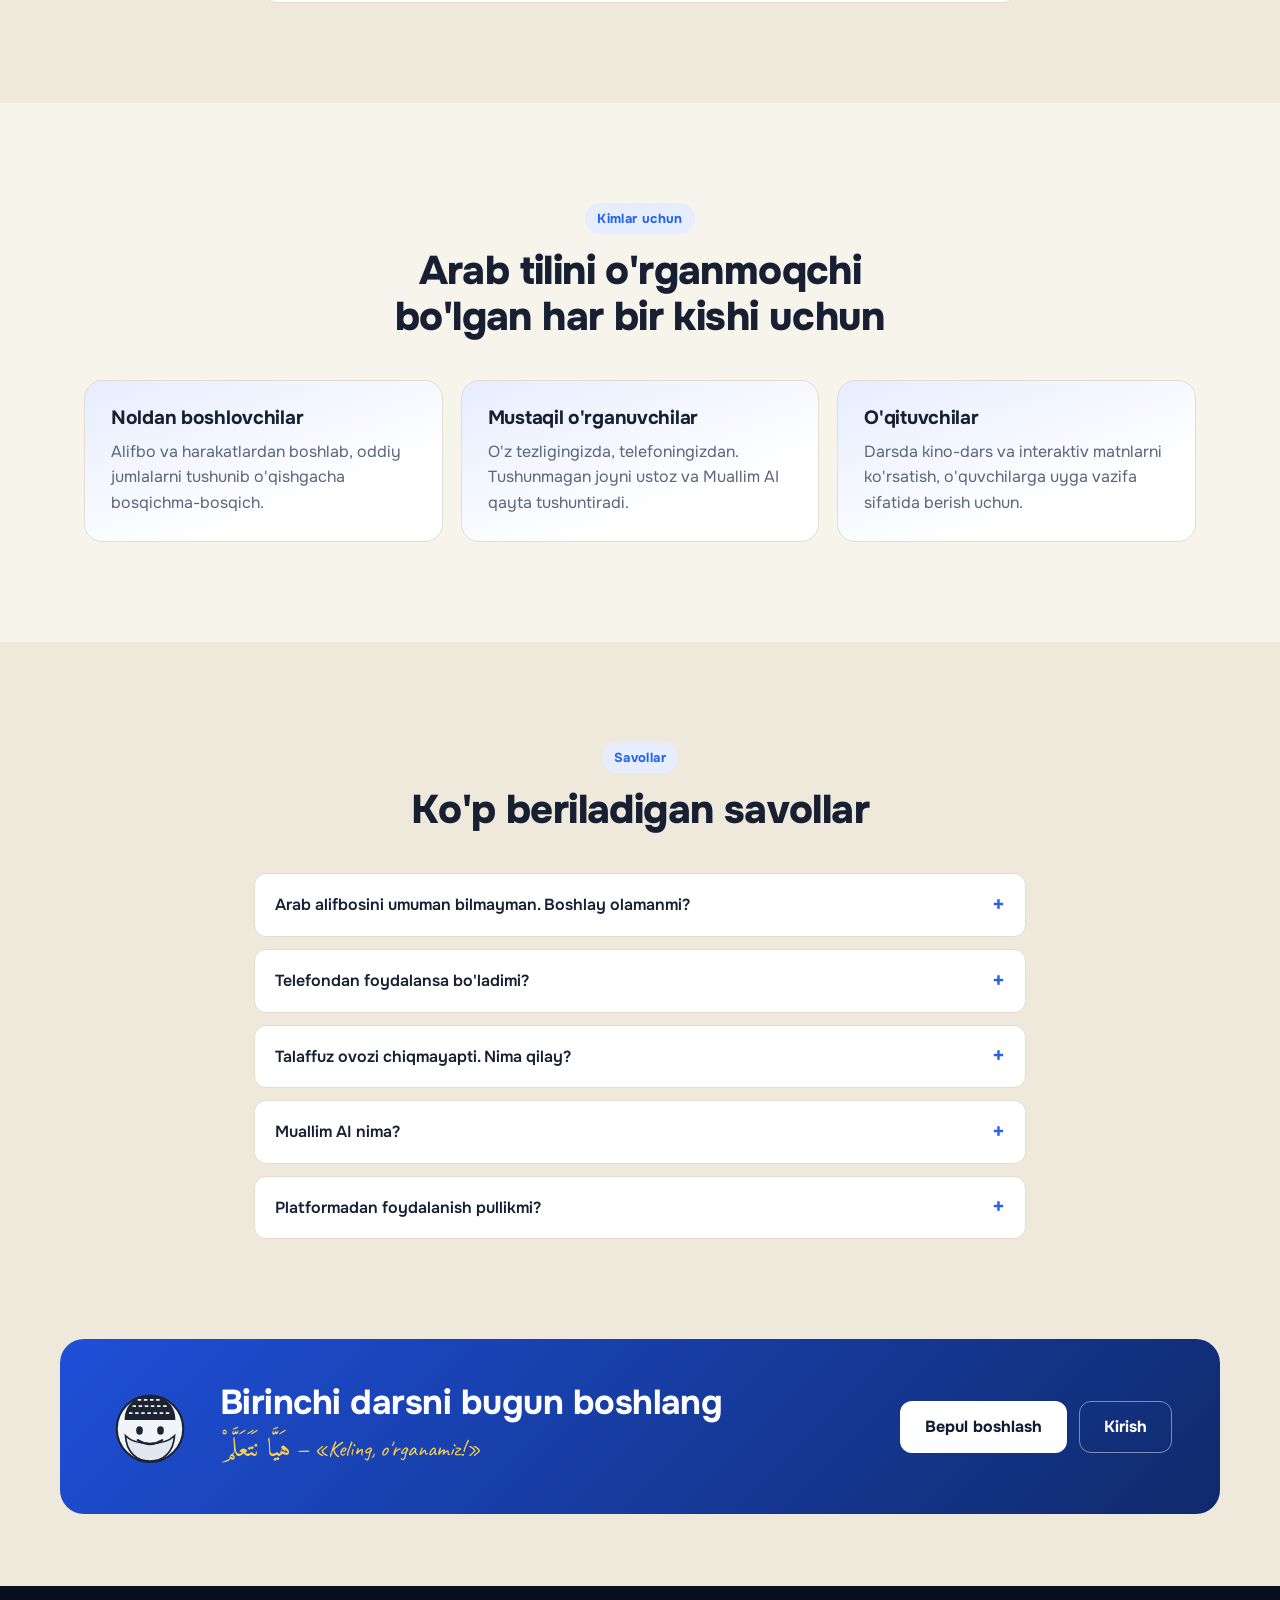
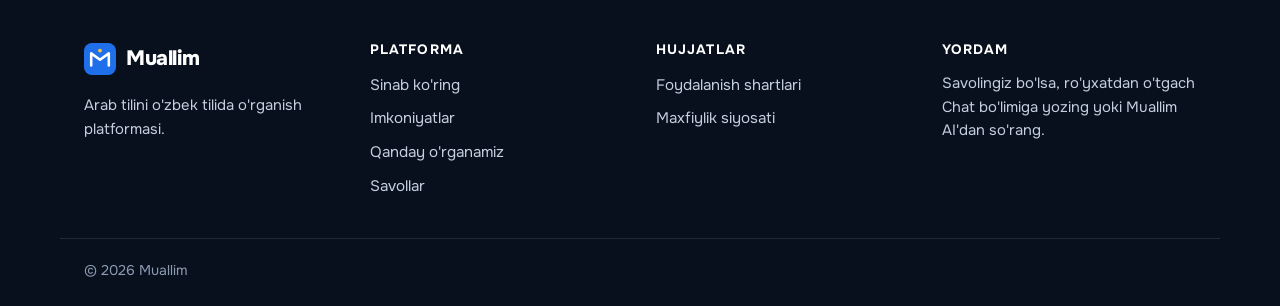
==== commit 27d4af56: "Kirish sahifasini arab tili platformasiga moslab qayta loyihalash Eski sahifa o'qituvchilar malaka o" ====
--- a/index.html
+++ b/index.html
@@ -2,23 +2,27 @@
 <html lang="uz">
 <head>
   <meta charset="utf-8">
-  <meta name="viewport" content="width=device-width, initial-scale=1">
-  <title>Muallim — o'qituvchilar uchun raqamli platforma</title>
-  <meta name="description" content="Muallim — o'qituvchilar uchun malaka oshirish, metodik materiallar, testlar va sertifikatlar jamlangan yagona raqamli platforma.">
-  <meta name="theme-color" content="#1F6FEB">
-  <meta property="og:title" content="Muallim — o'qituvchilar uchun raqamli platforma">
-  <meta property="og:description" content="Malaka oshirish, metodik materiallar, testlar va sertifikatlar — barchasi bir joyda.">
+  <meta name="viewport" content="width=device-width, initial-scale=1, viewport-fit=cover">
+  <title>Muallim — arab tilini o'zbek tilida o'rganing</title>
+  <meta name="description" content="Muallim — arab tilini noldan, o'zbek tilida o'rganish platformasi: interaktiv o'qish matnlari, so'z tarjimasi va talaffuzi, kino-darslar va ovozli Muallim AI ustoz.">
+  <meta name="theme-color" content="#0b1324">
+  <meta property="og:title" content="Muallim — arab tilini o'zbek tilida o'rganing">
+  <meta property="og:description" content="So'zni bosing — tarjimasi va talaffuzi chiqadi. Ustoz doskada tushuntiradi, Muallim AI savollaringizga ovoz bilan javob beradi.">
   <meta property="og:type" content="website">
   <link rel="icon" href="assets/img/logo.svg" type="image/svg+xml">
+  <link rel="preconnect" href="https://fonts.googleapis.com">
+  <link rel="preconnect" href="https://fonts.gstatic.com" crossorigin>
+  <link rel="stylesheet" href="https://fonts.googleapis.com/css2?family=Amiri:wght@400;700&family=Caveat:wght@500;700&family=Onest:wght@400;500;600;700;800&display=swap">
   <link rel="stylesheet" href="assets/css/style.css">
   <script>
-    // JS borligini belgilash va mavzuni sahifa chizilishidan oldin qo'llash (miltillashning oldini oladi)
+    // JS borligini va saqlangan mavzuni sahifa chizilishidan oldin qo'llash (miltillamasin)
     document.documentElement.classList.add('js');
     try {
       var t = localStorage.getItem('muallim-theme');
       if (t === 'light' || t === 'dark') document.documentElement.setAttribute('data-theme', t);
     } catch (e) {}
   </script>
+  <script src="assets/js/muallim-ovoz.js" defer></script>
   <script src="assets/js/main.js" defer></script>
 </head>
 <body>
@@ -38,224 +42,300 @@
 
       <nav class="site-nav" id="site-nav" aria-label="Asosiy menyu">
         <ul class="nav-links">
+          <li><a href="#sinab-koring">Sinab ko'ring</a></li>
           <li><a href="#imkoniyatlar">Imkoniyatlar</a></li>
-          <li><a href="#qanday-ishlaydi">Qanday ishlaydi</a></li>
-          <li><a href="#kimlar-uchun">Kimlar uchun</a></li>
+          <li><a href="#usul">Qanday o'rganamiz</a></li>
           <li><a href="#savollar">Savollar</a></li>
         </ul>
         <div class="nav-actions">
-          <button class="theme-toggle" type="button" aria-label="Tungi rejimni almashtirish">
+          <button class="theme-toggle" type="button" aria-label="Yorug' yoki tungi rejim">
             <svg class="icon-sun" viewBox="0 0 24 24" aria-hidden="true"><circle cx="12" cy="12" r="4.5"/><path d="M12 2v2.5M12 19.5V22M2 12h2.5M19.5 12H22M4.9 4.9l1.8 1.8M17.3 17.3l1.8 1.8M4.9 19.1l1.8-1.8M17.3 6.7l1.8-1.8"/></svg>
             <svg class="icon-moon" viewBox="0 0 24 24" aria-hidden="true"><path d="M20 14.5A8 8 0 0 1 9.5 4a8 8 0 1 0 10.5 10.5Z"/></svg>
           </button>
           <a class="btn btn-ghost" href="login.html">Kirish</a>
-          <a class="btn btn-primary" href="register.html">Ro'yxatdan o'tish</a>
+          <a class="btn btn-primary" href="register.html">Bepul boshlash</a>
         </div>
       </nav>
     </div>
   </header>
 
   <main id="main">
-    <!-- Hero -->
+    <!-- ============ HERO ============ -->
     <section class="hero">
+      <div class="letters" aria-hidden="true">
+        <span style="--x:6%;--d:0s;--s:26s">ا</span><span style="--x:18%;--d:-6s;--s:31s">ب</span>
+        <span style="--x:31%;--d:-12s;--s:24s">ت</span><span style="--x:47%;--d:-3s;--s:29s">ج</span>
+        <span style="--x:62%;--d:-15s;--s:27s">د</span><span style="--x:74%;--d:-9s;--s:33s">ر</span>
+        <span style="--x:86%;--d:-19s;--s:25s">س</span><span style="--x:94%;--d:-5s;--s:30s">ع</span>
+      </div>
+
       <div class="container hero-inner">
         <div class="hero-text">
-          <p class="eyebrow">O'qituvchilar uchun raqamli platforma</p>
-          <h1>Kasbiy o'sish uchun kerakli hamma narsa — <span class="accent">bir joyda</span></h1>
+          <p class="eyebrow">Arab tili — o'zbek tilida</p>
+          <h1>Arabchani <span class="hl">tushunib</span> o'qishni noldan o'rganing</h1>
           <p class="lead">
-            Muallim — malaka oshirish kurslari, metodik materiallar, testlar va sertifikatlarni
-            jamlagan platforma. Istalgan vaqtda, istalgan qurilmadan o'rganing.
+            Har bir so'zni bosing — tarjimasi, talaffuzi va qisqa sharhi chiqadi.
+            Ustoz doskada ovoz chiqarib tushuntiradi, savollaringizga esa Muallim AI javob beradi.
           </p>
           <div class="hero-actions">
             <a class="btn btn-primary btn-lg" href="register.html">Bepul boshlash</a>
-            <a class="btn btn-outline btn-lg" href="login.html">Hisobim bor — kirish</a>
-          </div>
-          <ul class="hero-points">
-            <li>Onlayn va o'z tezligingizda</li>
-            <li>Telefon va kompyuterda ishlaydi</li>
-            <li>O'zbek tilida</li>
-          </ul>
-        </div>
-
-        <div class="hero-visual" aria-hidden="true">
-          <div class="mock-card mock-main">
-            <div class="mock-head">
-              <span class="dot"></span><span class="dot"></span><span class="dot"></span>
-            </div>
-            <div class="mock-body">
-              <p class="mock-title">Mening kurslarim</p>
-              <div class="mock-course">
-                <span class="mock-icon c1"></span>
-                <div class="mock-lines">
-                  <span class="mock-label">Zamonaviy dars metodikasi</span>
-                  <span class="progress"><span style="width:72%"></span></span>
-                </div>
-              </div>
-              <div class="mock-course">
-                <span class="mock-icon c2"></span>
-                <div class="mock-lines">
-                  <span class="mock-label">Raqamli savodxonlik</span>
-                  <span class="progress"><span style="width:45%"></span></span>
-                </div>
-              </div>
-              <div class="mock-course">
-                <span class="mock-icon c3"></span>
-                <div class="mock-lines">
-                  <span class="mock-label">Baholash strategiyalari</span>
-                  <span class="progress"><span style="width:90%"></span></span>
-                </div>
-              </div>
-            </div>
-          </div>
-          <div class="mock-card mock-badge">
-            <svg viewBox="0 0 24 24"><path d="M12 2l2.9 5.9 6.5.9-4.7 4.6 1.1 6.5L12 16.8 6.2 19.9l1.1-6.5L2.6 8.8l6.5-.9z"/></svg>
-            <div>
-              <strong>Sertifikat tayyor</strong>
-              <span>Kurs muvaffaqiyatli yakunlandi</span>
-            </div>
-          </div>
-        </div>
-      </div>
-    </section>
-
-    <!-- Imkoniyatlar -->
+            <a class="btn btn-outline btn-lg" href="#sinab-koring">Darsni sinab ko'rish</a>
+          </div>
+          <p class="hero-login">Hisobingiz bormi? <a href="login.html">Kirish</a></p>
+        </div>
+
+        <!-- Sahna: ustoz doskaga yozadi -->
+        <div class="hero-stage">
+          <div class="board">
+            <p class="board-label">1-dars</p>
+            <div class="board-row r1">
+              <p class="board-ar" lang="ar" dir="rtl">
+                <button class="hw" type="button" data-tr="bu" data-tl="hāzā">هَذَا</button>
+                <button class="hw" type="button" data-tr="kitob" data-tl="kitābun">كِتَابٌ</button>
+              </p>
+              <p class="board-tl">hāzā kitābun</p>
+              <p class="board-uz">Bu — kitob.</p>
+            </div>
+            <div class="board-row r2">
+              <p class="board-ar" lang="ar" dir="rtl">
+                <button class="hw" type="button" data-tr="bu (ayol jinsi)" data-tl="hāzihi">هَذِهِ</button>
+                <button class="hw" type="button" data-tr="chizg'ich" data-tl="misṭaratun">مِسْطَرَةٌ</button>
+              </p>
+              <p class="board-tl">hāzihi misṭaratun</p>
+              <p class="board-uz">Bu — chizg'ich.</p>
+            </div>
+            <svg class="chalk-line" viewBox="0 0 300 20" aria-hidden="true"><path d="M6 12c40-8 90-9 140-4s100 6 148-3"/></svg>
+          </div>
+
+          <div class="ustoz-row">
+            <svg class="ustoz" viewBox="0 0 96 96" aria-hidden="true">
+              <g class="ustoz-head">
+                <circle cx="48" cy="50" r="38" fill="#f1f5f9" stroke="#1c2433" stroke-width="2.4"/>
+                <path d="M19 40c0-18 13-28 29-28s29 10 29 28z" fill="#1c2433"/>
+                <path d="M24 32h48M28 24h40M34 17h28" stroke="#f1f5f9" stroke-width="2" stroke-dasharray="4 3"/>
+                <path d="M19 40h58" stroke="#1c2433" stroke-width="3.5"/>
+                <g class="ustoz-eyes">
+                  <ellipse cx="36" cy="52" rx="3.8" ry="4.8" fill="#1c2433"/>
+                  <ellipse cx="60" cy="52" rx="3.8" ry="4.8" fill="#1c2433"/>
+                </g>
+                <path d="M28 45q7-4 14 0M54 45q7-4 14 0" stroke="#1c2433" stroke-width="2.4" fill="none" stroke-linecap="round"/>
+                <path d="M20 58c1 18 12 29 28 29s27-11 28-29c-6 6-16 9-28 9s-22-3-28-9z" fill="#e2e8f0" stroke="#1c2433" stroke-width="2"/>
+                <path d="M32 61q16 8 32 0" stroke="#1c2433" stroke-width="2.4" fill="none" stroke-linecap="round"/>
+                <ellipse class="ustoz-mouth" cx="48" cy="68" rx="6" ry="3.4" fill="#1c2433"/>
+              </g>
+            </svg>
+            <p class="bubble" id="hero-bubble" aria-live="polite">Assalomu alaykum! Doskadagi so'zni bosing — talaffuzini eshitasiz.</p>
+          </div>
+        </div>
+      </div>
+    </section>
+
+    <!-- ============ SINAB KO'RING ============ -->
+    <section class="section try" id="sinab-koring" aria-labelledby="try-title">
+      <div class="container">
+        <header class="section-head reveal">
+          <p class="eyebrow">Ro'yxatdan o'tmasdan sinab ko'ring</p>
+          <h2 id="try-title">Birinchi darsdan parcha</h2>
+          <p>Istalgan so'zni bosing. Harakatlarni yashirib, o'zingizni sinab ham ko'rishingiz mumkin.</p>
+        </header>
+
+        <div class="reader reveal" id="reader">
+          <div class="reader-head">
+            <span class="reader-label">Arabcha matn</span>
+            <button class="harakat" id="harakat" type="button" aria-pressed="true">
+              <svg viewBox="0 0 24 24" aria-hidden="true"><path d="M2 12s3.6-7 10-7 10 7 10 7-3.6 7-10 7S2 12 2 12z"/><circle cx="12" cy="12" r="3"/></svg>
+              Harakat
+            </button>
+          </div>
+          <p class="reader-text" lang="ar" dir="rtl">
+            <span class="nw"><button class="w" type="button" data-id="haza">هَذَا</button> <button class="w" type="button" data-id="kitab">كِتَابٌ</button>.</span>
+            <span class="nw"><button class="w" type="button" data-id="hazihi">هَذِهِ</button> <button class="w" type="button" data-id="mistara">مِسْطَرَةٌ</button>.</span>
+            <span class="nw"><button class="w" type="button" data-id="ayna">أَيْنَ</button> <button class="w" type="button" data-id="sabbura">السَّبُّورَةُ</button>؟</span>
+            <span class="nw"><button class="w" type="button" data-id="xuz">خُذِ</button> <button class="w" type="button" data-id="qalam">الْقَلَمَ</button>.</span>
+            <span class="nw"><button class="w" type="button" data-id="hati">هَاتِ</button> <button class="w" type="button" data-id="kurrasa">الْكُرَّاسَةَ</button>.</span>
+          </p>
+          <div class="reader-tr">
+            <span class="reader-label">O'zbekcha tarjima</span>
+            <p>Bu kitob. Bu chizg'ich. Doska qayerda? Qalamni ol. Daftarni ber.</p>
+          </div>
+
+          <div class="pop" id="pop" role="dialog" aria-label="So'z tarjimasi" hidden>
+            <div class="pop-head">
+              <button class="pop-play" type="button" aria-label="Talaffuzini eshitish">
+                <svg viewBox="0 0 24 24" aria-hidden="true"><path d="M4 9v6h4l5 4V5L8 9H4zm12.5 3a4.5 4.5 0 0 0-2.5-4v8a4.5 4.5 0 0 0 2.5-4zM14 3.2v2.1a7 7 0 0 1 0 13.4v2.1a9 9 0 0 0 0-17.6z"/></svg>
+              </button>
+              <span class="pop-word" lang="ar" dir="rtl"></span>
+              <button class="pop-close" type="button" aria-label="Yopish">×</button>
+            </div>
+            <p class="pop-tl"></p>
+            <p class="pop-uz"></p>
+            <p class="pop-note"></p>
+          </div>
+        </div>
+      </div>
+    </section>
+
+    <!-- ============ IMKONIYATLAR ============ -->
     <section class="section" id="imkoniyatlar" aria-labelledby="imk-title">
       <div class="container">
-        <header class="section-head">
+        <header class="section-head reveal">
           <p class="eyebrow">Imkoniyatlar</p>
-          <h2 id="imk-title">Platformada nimalar bor?</h2>
-          <p>O'qituvchining kundalik ishi va kasbiy rivoji uchun zarur vositalar.</p>
+          <h2 id="imk-title">Darsda sizga nimalar yordam beradi</h2>
         </header>
 
         <ul class="feature-grid">
-          <li class="feature">
-            <span class="feature-icon"><svg viewBox="0 0 24 24"><path d="M3 6.5 12 3l9 3.5-9 3.5z"/><path d="M6 8.2V14c0 1.7 2.7 3 6 3s6-1.3 6-3V8.2"/><path d="M21 6.5V12"/></svg></span>
-            <h3>Malaka oshirish kurslari</h3>
-            <p>Videodarslar, topshiriqlar va amaliy mashg'ulotlar bilan tuzilgan onlayn kurslar.</p>
-          </li>
-          <li class="feature">
-            <span class="feature-icon"><svg viewBox="0 0 24 24"><path d="M5 3h10l4 4v14H5z"/><path d="M14 3v5h5M8 12h8M8 16h8"/></svg></span>
-            <h3>Metodik materiallar</h3>
-            <p>Dars ishlanmalari, taqdimotlar va tarqatma materiallar kutubxonasi.</p>
-          </li>
-          <li class="feature">
-            <span class="feature-icon"><svg viewBox="0 0 24 24"><path d="M9 11l2 2 4-4"/><rect x="4" y="3" width="16" height="18" rx="2"/></svg></span>
-            <h3>Testlar va sinovlar</h3>
-            <p>Bilimingizni tekshiring, attestatsiyaga tayyorlaning va natijalarni kuzating.</p>
-          </li>
-          <li class="feature">
-            <span class="feature-icon"><svg viewBox="0 0 24 24"><circle cx="12" cy="9" r="5"/><path d="M8.5 13 7 21l5-2.5L17 21l-1.5-8"/></svg></span>
-            <h3>Sertifikatlar</h3>
-            <p>Kursni yakunlagach, elektron sertifikatni yuklab oling yoki havola orqali ulashing.</p>
-          </li>
-          <li class="feature">
-            <span class="feature-icon"><svg viewBox="0 0 24 24"><circle cx="9" cy="8" r="3.5"/><path d="M2.5 20c0-3.6 2.9-6 6.5-6s6.5 2.4 6.5 6"/><circle cx="17" cy="9" r="2.5"/><path d="M16.5 14c2.8 0 5 1.8 5 5"/></svg></span>
-            <h3>Hamkasblar hamjamiyati</h3>
-            <p>Tajriba almashing, savol bering va boshqa o'qituvchilar bilan hamkorlik qiling.</p>
-          </li>
-          <li class="feature">
-            <span class="feature-icon"><svg viewBox="0 0 24 24"><path d="M4 20V10M10 20V4M16 20v-7M22 20H2"/></svg></span>
-            <h3>Shaxsiy kabinet</h3>
-            <p>O'rganish tarixi, yutuqlar va keyingi qadamlar — barchasi bitta sahifada.</p>
-          </li>
-        </ul>
-      </div>
-    </section>
-
-    <!-- Qanday ishlaydi -->
-    <section class="section section-alt" id="qanday-ishlaydi" aria-labelledby="qi-title">
+          <li class="feature reveal">
+            <span class="feature-icon"><svg viewBox="0 0 24 24"><path d="M4 5h16v11H4zM8 20h8M12 16v4"/><path d="M8 9h5M8 12h8"/></svg></span>
+            <h3>Kino-dars</h3>
+            <p>Ustoz mavzuni doskaga yozib, ovoz chiqarib tushuntiradi. Subtitr, qadamlar va tezlikni boshqarish bor.</p>
+          </li>
+          <li class="feature reveal">
+            <span class="feature-icon"><svg viewBox="0 0 24 24"><path d="M21 12a8 8 0 0 1-11.6 7.1L4 20l1-4.6A8 8 0 1 1 21 12z"/><path d="M9 11h.01M12 11h.01M15 11h.01"/></svg></span>
+            <h3>Muallim AI</h3>
+            <p>Tushunmagan joyingizni so'rang — yozib yoki ovoz bilan. Javobni batafsil, misollar bilan oladi.</p>
+          </li>
+          <li class="feature reveal">
+            <span class="feature-icon"><svg viewBox="0 0 24 24"><path d="M4 19V5a2 2 0 0 1 2-2h12v18H6a2 2 0 0 1-2-2zM4 19a2 2 0 0 1 2-2h12"/><path d="M9 8h5"/></svg></span>
+            <h3>Interaktiv o'qish</h3>
+            <p>Har bir so'zni bosing: tarjimasi, o'qilishi va qisqa grammatik sharhi chiqadi.</p>
+          </li>
+          <li class="feature reveal">
+            <span class="feature-icon"><svg viewBox="0 0 24 24"><path d="M4 9v6h4l5 4V5L8 9H4z"/><path d="M16.5 9a4 4 0 0 1 0 6M19 6.5a7.5 7.5 0 0 1 0 11"/></svg></span>
+            <h3>Talaffuz</h3>
+            <p>So'z va jumlalarni ovozda eshiting. Arabcha qism arabcha, izoh esa o'zbekcha o'qiladi.</p>
+          </li>
+          <li class="feature reveal">
+            <span class="feature-icon"><svg viewBox="0 0 24 24"><rect x="3" y="4" width="18" height="16" rx="2"/><path d="m3 16 5-5 4 4 3-3 6 6"/><circle cx="15.5" cy="8.5" r="1.5"/></svg></span>
+            <h3>Rasmli lug'at</h3>
+            <p>Yangi so'zlar rasm bilan beriladi — qalam, doska, daftar — va tezroq yodda qoladi.</p>
+          </li>
+          <li class="feature reveal">
+            <span class="feature-icon"><svg viewBox="0 0 24 24"><path d="M2 12s3.6-7 10-7 10 7 10 7-3.6 7-10 7S2 12 2 12z"/><circle cx="12" cy="12" r="3"/></svg></span>
+            <h3>Harakatsiz o'qish mashqi</h3>
+            <p>«Harakat» tugmasi bilan unlilarni yashiring va matnni harakatsiz o'qishga o'rganing.</p>
+          </li>
+        </ul>
+      </div>
+    </section>
+
+    <!-- ============ QANDAY O'RGANAMIZ ============ -->
+    <section class="section section-alt" id="usul" aria-labelledby="usul-title">
       <div class="container">
-        <header class="section-head">
-          <p class="eyebrow">Qanday ishlaydi</p>
-          <h2 id="qi-title">Uch qadamda boshlang</h2>
-        </header>
-
-        <ol class="steps">
-          <li class="step">
-            <span class="step-num">1</span>
-            <h3>Ro'yxatdan o'ting</h3>
-            <p>Telefon raqamingiz yoki elektron pochtangiz orqali bir daqiqada hisob oching.</p>
-          </li>
-          <li class="step">
-            <span class="step-num">2</span>
-            <h3>Yo'nalish tanlang</h3>
-            <p>Faningiz va ehtiyojingizga mos kurs yoki materiallarni toping.</p>
-          </li>
-          <li class="step">
-            <span class="step-num">3</span>
-            <h3>O'rganing va sertifikat oling</h3>
-            <p>O'z tezligingizda o'qing, testlarni topshiring va natijangizni tasdiqlang.</p>
+        <header class="section-head reveal">
+          <p class="eyebrow">Qanday o'rganamiz</p>
+          <h2 id="usul-title">Har bir dars to'rt bosqichdan iborat</h2>
+        </header>
+
+        <ol class="path">
+          <li class="path-step reveal">
+            <span class="path-num">1</span>
+            <div>
+              <h3>O'qing</h3>
+              <p>Harakatli arabcha matnni o'qiysiz. Notanish so'zni bosib, darhol tarjimasini ko'rasiz.</p>
+              <p class="path-ar" lang="ar" dir="rtl">هَذَا كِتَابٌ</p>
+            </div>
+          </li>
+          <li class="path-step reveal">
+            <span class="path-num">2</span>
+            <div>
+              <h3>Tinglang</h3>
+              <p>Har bir so'z va jumlaning talaffuzini eshitib, ovoz chiqarib takrorlaysiz.</p>
+              <p class="path-tl">hāzā kitābun</p>
+            </div>
+          </li>
+          <li class="path-step reveal">
+            <span class="path-num">3</span>
+            <div>
+              <h3>Tushuning</h3>
+              <p>Tarjima, rasmli lug'at va kino-dars qoidani misollar bilan ochib beradi.</p>
+              <p class="path-uz">«Bu — kitob»</p>
+            </div>
+          </li>
+          <li class="path-step reveal">
+            <span class="path-num">4</span>
+            <div>
+              <h3>So'rang</h3>
+              <p>Savol tug'ilsa, Muallim AI'ga yozing yoki ayting — u batafsil tushuntiradi.</p>
+              <p class="path-q">«<span lang="ar" dir="rtl">هَذَا</span> va <span lang="ar" dir="rtl">هَذِهِ</span> ning farqi nima?»</p>
+            </div>
           </li>
         </ol>
       </div>
     </section>
 
-    <!-- Kimlar uchun -->
+    <!-- ============ KIMLAR UCHUN ============ -->
     <section class="section" id="kimlar-uchun" aria-labelledby="ku-title">
       <div class="container">
-        <header class="section-head">
+        <header class="section-head reveal">
           <p class="eyebrow">Kimlar uchun</p>
-          <h2 id="ku-title">Ta'lim jarayonining har bir ishtirokchisi uchun</h2>
-        </header>
-
+          <h2 id="ku-title">Arab tilini o'rganmoqchi bo'lgan har bir kishi uchun</h2>
+        </header>
         <ul class="audience-grid">
-          <li class="audience">
+          <li class="audience reveal">
+            <h3>Noldan boshlovchilar</h3>
+            <p>Alifbo va harakatlardan boshlab, oddiy jumlalarni tushunib o'qishgacha bosqichma-bosqich.</p>
+          </li>
+          <li class="audience reveal">
+            <h3>Mustaqil o'rganuvchilar</h3>
+            <p>O'z tezligingizda, telefoningizdan. Tushunmagan joyni ustoz va Muallim AI qayta tushuntiradi.</p>
+          </li>
+          <li class="audience reveal">
             <h3>O'qituvchilar</h3>
-            <p>Malakangizni oshiring, tayyor materiallardan foydalaning va darslaringizni boyiting.</p>
-            <a class="link-arrow" href="register.html">O'qituvchi sifatida boshlash</a>
-          </li>
-          <li class="audience">
-            <h3>Maktab rahbarlari</h3>
-            <p>Jamoangizning o'qish jarayoni va natijalarini bir joydan kuzatib boring.</p>
-            <a class="link-arrow" href="register.html">Rahbar sifatida boshlash</a>
-          </li>
-          <li class="audience">
-            <h3>Metodistlar</h3>
-            <p>Kurslar va metodik materiallar yarating, ularni keng auditoriyaga yetkazing.</p>
-            <a class="link-arrow" href="register.html">Metodist sifatida boshlash</a>
-          </li>
-        </ul>
-      </div>
-    </section>
-
-    <!-- Savollar -->
+            <p>Darsda kino-dars va interaktiv matnlarni ko'rsatish, o'quvchilarga uyga vazifa sifatida berish uchun.</p>
+          </li>
+        </ul>
+      </div>
+    </section>
+
+    <!-- ============ SAVOLLAR ============ -->
     <section class="section section-alt" id="savollar" aria-labelledby="sv-title">
       <div class="container narrow">
-        <header class="section-head">
+        <header class="section-head reveal">
           <p class="eyebrow">Savollar</p>
           <h2 id="sv-title">Ko'p beriladigan savollar</h2>
         </header>
-
-        <div class="faq">
+        <div class="faq reveal">
+          <details>
+            <summary>Arab alifbosini umuman bilmayman. Boshlay olamanmi?</summary>
+            <p>Ha. Matnlar harakatlari bilan beriladi, har bir so'zning o'qilishi lotin harflarida va ovozda ko'rsatiladi.</p>
+          </details>
+          <details>
+            <summary>Telefondan foydalansa bo'ladimi?</summary>
+            <p>Ha. Platforma telefon, planshet va kompyuterda brauzer orqali ishlaydi.</p>
+          </details>
+          <details>
+            <summary>Talaffuz ovozi chiqmayapti. Nima qilay?</summary>
+            <p>Telefon ovozi yoqilganini tekshiring. Ovoz brauzerning nutq funksiyasi orqali chiqadi: telefon sozlamalaridagi «Matnni nutqqa aylantirish» bo'limida arab tili paketini o'rnatsangiz, talaffuz yaxshilanadi.</p>
+          </details>
+          <details>
+            <summary>Muallim AI nima?</summary>
+            <p>Bu — darsga oid savollaringizga javob beradigan ovozli yordamchi. Savolni yozasiz yoki mikrofon orqali aytasiz, u mavzuni doskada misollar bilan tushuntiradi.</p>
+          </details>
           <details>
             <summary>Platformadan foydalanish pullikmi?</summary>
-            <p>Ro'yxatdan o'tish va asosiy materiallar bepul. Ayrim kurslarning shartlari kurs sahifasida ko'rsatiladi.</p>
-          </details>
-          <details>
-            <summary>Ro'yxatdan o'tish uchun nima kerak?</summary>
-            <p>Faqat telefon raqami yoki elektron pochta manzili. Tasdiqlash kodi kiritilgach, hisobingiz faollashadi.</p>
-          </details>
-          <details>
-            <summary>Telefondan foydalansa bo'ladimi?</summary>
-            <p>Ha. Platforma telefon, planshet va kompyuterda brauzer orqali ishlaydi — alohida dastur o'rnatish shart emas.</p>
-          </details>
-          <details>
-            <summary>Parolimni unutdim. Nima qilaman?</summary>
-            <p>Kirish sahifasidagi «Parolni unutdingizmi?» havolasini bosing va tiklash bo'yicha ko'rsatmalarga amal qiling.</p>
-          </details>
-        </div>
-      </div>
-    </section>
-
-    <!-- Yakuniy chaqiriq -->
+            <p>Ro'yxatdan o'tish bepul. Kurslar va tariflar haqidagi to'liq ma'lumot ro'yxatdan o'tgach ko'rsatiladi.</p>
+          </details>
+        </div>
+      </div>
+    </section>
+
+    <!-- ============ YAKUNIY CHAQIRIQ ============ -->
     <section class="cta">
-      <div class="container cta-inner">
-        <div>
-          <h2>Bugunoq boshlang</h2>
-          <p>Hisob ochish bir daqiqa vaqt oladi.</p>
+      <div class="container cta-inner reveal">
+        <svg class="cta-ustoz" viewBox="0 0 96 96" aria-hidden="true">
+          <circle cx="48" cy="50" r="38" fill="#f1f5f9" stroke="#1c2433" stroke-width="2.4"/>
+          <path d="M19 40c0-18 13-28 29-28s29 10 29 28z" fill="#1c2433"/>
+          <path d="M24 32h48M28 24h40M34 17h28" stroke="#f1f5f9" stroke-width="2" stroke-dasharray="4 3"/>
+          <ellipse cx="36" cy="52" rx="3.8" ry="4.8" fill="#1c2433"/><ellipse cx="60" cy="52" rx="3.8" ry="4.8" fill="#1c2433"/>
+          <path d="M20 58c1 18 12 29 28 29s27-11 28-29c-6 6-16 9-28 9s-22-3-28-9z" fill="#e2e8f0" stroke="#1c2433" stroke-width="2"/>
+          <path d="M34 63q14 9 28 0" stroke="#1c2433" stroke-width="2.6" fill="none" stroke-linecap="round"/>
+        </svg>
+        <div class="cta-text">
+          <h2>Birinchi darsni bugun boshlang</h2>
+          <p class="cta-ar"><span lang="ar" dir="rtl">هَيَّا نَتَعَلَّمْ</span> — «Keling, o'rganamiz!»</p>
         </div>
         <div class="cta-actions">
-          <a class="btn btn-light btn-lg" href="register.html">Ro'yxatdan o'tish</a>
+          <a class="btn btn-light btn-lg" href="register.html">Bepul boshlash</a>
           <a class="btn btn-on-dark btn-lg" href="login.html">Kirish</a>
         </div>
       </div>
@@ -269,13 +349,14 @@
           <img src="assets/img/logo.svg" alt="" width="32" height="32">
           <span>Muallim</span>
         </a>
-        <p>O'qituvchilar uchun raqamli platforma.</p>
+        <p>Arab tilini o'zbek tilida o'rganish platformasi.</p>
       </div>
       <nav class="footer-nav" aria-label="Pastki menyu">
         <h2 class="footer-title">Platforma</h2>
         <ul>
+          <li><a href="#sinab-koring">Sinab ko'ring</a></li>
           <li><a href="#imkoniyatlar">Imkoniyatlar</a></li>
-          <li><a href="#qanday-ishlaydi">Qanday ishlaydi</a></li>
+          <li><a href="#usul">Qanday o'rganamiz</a></li>
           <li><a href="#savollar">Savollar</a></li>
         </ul>
       </nav>
@@ -287,14 +368,12 @@
         </ul>
       </nav>
       <div class="footer-nav">
-        <h2 class="footer-title">Aloqa</h2>
-        <ul>
-          <li><a href="mailto:info@emuallim.com.uz">info@emuallim.com.uz</a></li>
-        </ul>
+        <h2 class="footer-title">Yordam</h2>
+        <p class="footer-help">Savolingiz bo'lsa, ro'yxatdan o'tgach Chat bo'limiga yozing yoki Muallim AI'dan so'rang.</p>
       </div>
     </div>
     <div class="container footer-bottom">
-      <p>© <span data-year>2026</span> Muallim. Barcha huquqlar himoyalangan.</p>
+      <p>© <span data-year>2026</span> Muallim</p>
     </div>
   </footer>
 </body>
--- a/assets/css/style.css
+++ b/assets/css/style.css
@@ -1,76 +1,74 @@
 /* ==========================================================
    Muallim — kirish (landing) sahifasi
+   Ilovaning o'zi kabi qorong'i ko'k asos; doska — qog'oz rangida,
+   arabcha yozuv — bo'r ko'kida, urg'u — tilla rang (doppi naqshi).
    ========================================================== */
 
 :root {
-  --bg: #ffffff;
-  --bg-alt: #f5f8fc;
+  --bg: #0b1324;
+  --bg-2: #0f1b31;
+  --surface: #13213a;
+  --surface-2: #182a48;
+  --line: #22324f;
+  --text: #e6ecf7;
+  --muted: #9aa8bf;
+  --primary: #3b82f6;
+  --primary-hover: #60a5fa;
+  --primary-soft: #172c52;
+  --gold: #f2b84b;
+  --paper: #fbf8f0;
+  --paper-grid: #e6e0cf;
+  --chalk: #1e4fd8;
+  --ink: #1c2433;
+  --ink-soft: #5c6577;
+  --bubble: #262e3e;
+  --bubble-text: #eef2f8;
+  --shadow: 0 14px 40px rgba(0, 0, 0, .35);
+  --radius: 18px;
+  --radius-sm: 12px;
+  --header-h: 68px;
+  --font: "Onest", system-ui, -apple-system, "Segoe UI", Roboto, sans-serif;
+  --font-ar: "Amiri", "Noto Naskh Arabic", "Geeza Pro", "Traditional Arabic", serif;
+  --font-hand: "Caveat", "Segoe Print", "Comic Sans MS", cursive;
+  color-scheme: dark;
+}
+
+@media (prefers-color-scheme: light) {
+  :root:not([data-theme="dark"]) {
+    --bg: #f7f4ec;
+    --bg-2: #efe9db;
+    --surface: #ffffff;
+    --surface-2: #f6f3ea;
+    --line: #e2ddcf;
+    --text: #172033;
+    --muted: #5b6578;
+    --primary: #2563eb;
+    --primary-hover: #1d4ed8;
+    --primary-soft: #e6edff;
+    --gold: #b7791f;
+    --shadow: 0 14px 40px rgba(23, 32, 51, .10);
+    color-scheme: light;
+  }
+}
+:root[data-theme="light"] {
+  --bg: #f7f4ec;
+  --bg-2: #efe9db;
   --surface: #ffffff;
-  --text: #142033;
-  --text-muted: #55637a;
-  --border: #e3e9f2;
-  --primary: #1f6feb;
-  --primary-hover: #185bc4;
-  --primary-soft: #e8f0fe;
-  --accent: #ffc23d;
-  --dark: #0f1d33;
-  --shadow: 0 10px 30px rgba(20, 32, 51, 0.08);
-  --shadow-lg: 0 24px 60px rgba(20, 32, 51, 0.14);
-  --radius: 14px;
-  --radius-sm: 10px;
-  --header-h: 68px;
-  --font: system-ui, -apple-system, "Segoe UI", Roboto, "Helvetica Neue", Arial, sans-serif;
+  --surface-2: #f6f3ea;
+  --line: #e2ddcf;
+  --text: #172033;
+  --muted: #5b6578;
+  --primary: #2563eb;
+  --primary-hover: #1d4ed8;
+  --primary-soft: #e6edff;
+  --gold: #b7791f;
+  --shadow: 0 14px 40px rgba(23, 32, 51, .10);
   color-scheme: light;
-}
-
-@media (prefers-color-scheme: dark) {
-  :root:not([data-theme="light"]) {
-    --bg: #0d1626;
-    --bg-alt: #111d31;
-    --surface: #15233a;
-    --text: #e8eef8;
-    --text-muted: #a3b1c6;
-    --border: #24344f;
-    --primary: #4c8dff;
-    --primary-hover: #6ea3ff;
-    --primary-soft: #1a2c4b;
-    --dark: #08101d;
-    --shadow: 0 10px 30px rgba(0, 0, 0, 0.35);
-    --shadow-lg: 0 24px 60px rgba(0, 0, 0, 0.45);
-    color-scheme: dark;
-  }
-}
-
-:root[data-theme="dark"] {
-  --bg: #0d1626;
-  --bg-alt: #111d31;
-  --surface: #15233a;
-  --text: #e8eef8;
-  --text-muted: #a3b1c6;
-  --border: #24344f;
-  --primary: #4c8dff;
-  --primary-hover: #6ea3ff;
-  --primary-soft: #1a2c4b;
-  --dark: #08101d;
-  --shadow: 0 10px 30px rgba(0, 0, 0, 0.35);
-  --shadow-lg: 0 24px 60px rgba(0, 0, 0, 0.45);
-  color-scheme: dark;
 }
 
 /* ---------- Asosiy ---------- */
 *, *::before, *::after { box-sizing: border-box; }
-
-html {
-  scroll-behavior: smooth;
-  scroll-padding-top: calc(var(--header-h) + 12px);
-  -webkit-text-size-adjust: 100%;
-}
-
-@media (prefers-reduced-motion: reduce) {
-  html { scroll-behavior: auto; }
-  *, *::before, *::after { transition: none !important; animation: none !important; }
-}
-
+html { scroll-behavior: smooth; scroll-padding-top: calc(var(--header-h) + 12px); -webkit-text-size-adjust: 100%; }
 body {
   margin: 0;
   font-family: var(--font);
@@ -80,170 +78,84 @@
   background: var(--bg);
   -webkit-font-smoothing: antialiased;
 }
-
 img, svg { display: block; max-width: 100%; }
-h1, h2, h3 { line-height: 1.2; margin: 0 0 0.5em; letter-spacing: -0.01em; }
+h1, h2, h3 { line-height: 1.15; margin: 0 0 .5em; letter-spacing: -.015em; text-wrap: balance; }
 p { margin: 0 0 1em; }
 a { color: var(--primary); }
 ul, ol { margin: 0; padding: 0; list-style: none; }
-
-:focus-visible {
-  outline: 3px solid var(--primary);
-  outline-offset: 3px;
-  border-radius: 6px;
-}
-
-.container {
-  width: 100%;
-  max-width: 1160px;
-  margin: 0 auto;
-  padding: 0 16px;
-}
+button { font: inherit; color: inherit; }
+:focus-visible { outline: 3px solid var(--primary); outline-offset: 3px; border-radius: 6px; }
+[lang="ar"] { font-family: var(--font-ar); }
+
+.container { width: 100%; max-width: 1160px; margin: 0 auto; padding: 0 16px; }
 @media (min-width: 640px) { .container { padding: 0 24px; } }
 .container.narrow { max-width: 820px; }
 
-.visually-hidden {
-  position: absolute !important;
-  width: 1px; height: 1px;
-  padding: 0; margin: -1px;
-  overflow: hidden; clip: rect(0 0 0 0);
-  white-space: nowrap; border: 0;
-}
-
-.skip-link {
-  position: absolute;
-  left: 16px; top: -100px;
-  z-index: 100;
-  padding: 10px 16px;
-  background: var(--primary);
-  color: #fff;
-  border-radius: var(--radius-sm);
-  font-weight: 600;
-  text-decoration: none;
-}
+.visually-hidden { position: absolute !important; width: 1px; height: 1px; padding: 0; margin: -1px; overflow: hidden; clip: rect(0 0 0 0); white-space: nowrap; border: 0; }
+.skip-link { position: absolute; left: 16px; top: -100px; z-index: 100; padding: 10px 16px; background: var(--primary); color: #fff; border-radius: var(--radius-sm); font-weight: 600; text-decoration: none; }
 .skip-link:focus { top: 12px; }
 
 /* ---------- Tugmalar ---------- */
 .btn {
-  display: inline-flex;
-  align-items: center;
-  justify-content: center;
-  gap: 8px;
-  min-height: 42px;
-  padding: 0 18px;
-  border: 1.5px solid transparent;
-  border-radius: var(--radius-sm);
-  font: inherit;
-  font-weight: 600;
-  font-size: 0.95rem;
-  text-decoration: none;
-  white-space: nowrap;
-  cursor: pointer;
-  transition: background-color .15s, border-color .15s, color .15s, transform .15s, box-shadow .15s;
+  display: inline-flex; align-items: center; justify-content: center; gap: 8px;
+  min-height: 44px; padding: 0 18px;
+  border: 1.5px solid transparent; border-radius: var(--radius-sm);
+  font: inherit; font-weight: 700; font-size: .95rem;
+  text-decoration: none; white-space: nowrap; cursor: pointer;
+  transition: background-color .15s, border-color .15s, color .15s, transform .15s, box-shadow .2s;
 }
 .btn:active { transform: translateY(1px); }
-.btn-lg { min-height: 50px; padding: 0 24px; font-size: 1rem; }
-
-.btn-primary { background: var(--primary); color: #fff; box-shadow: 0 6px 16px rgba(31, 111, 235, 0.28); }
+.btn-lg { min-height: 52px; padding: 0 24px; font-size: 1rem; }
+.btn-primary { background: var(--primary); color: #fff; box-shadow: 0 4px 0 color-mix(in srgb, var(--primary) 55%, #000); }
 .btn-primary:hover { background: var(--primary-hover); }
-
-.btn-outline { border-color: var(--border); color: var(--text); background: var(--surface); }
+.btn-primary:active { box-shadow: 0 2px 0 color-mix(in srgb, var(--primary) 55%, #000); transform: translateY(2px); }
+.btn-outline { border-color: var(--line); color: var(--text); background: var(--surface); }
 .btn-outline:hover { border-color: var(--primary); color: var(--primary); }
-
 .btn-ghost { color: var(--text); background: transparent; }
-.btn-ghost:hover { background: var(--primary-soft); color: var(--primary); }
-
+.btn-ghost:hover { background: var(--primary-soft); }
 .btn-light { background: #fff; color: #0f1d33; }
 .btn-light:hover { background: #eaf1ff; }
-
-.btn-on-dark { border-color: rgba(255, 255, 255, 0.45); color: #fff; background: transparent; }
-.btn-on-dark:hover { border-color: #fff; background: rgba(255, 255, 255, 0.08); }
-
-/* ---------- Sarlavha (header) ---------- */
+.btn-on-dark { border-color: rgba(255, 255, 255, .45); color: #fff; background: transparent; }
+.btn-on-dark:hover { border-color: #fff; background: rgba(255, 255, 255, .08); }
+
+/* ---------- Header ---------- */
 .site-header {
-  position: sticky;
-  top: 0;
-  z-index: 50;
-  background: color-mix(in srgb, var(--bg) 88%, transparent);
+  position: sticky; top: env(safe-area-inset-top, 0px); z-index: 50;
+  background: color-mix(in srgb, var(--bg) 86%, transparent);
   backdrop-filter: saturate(160%) blur(12px);
   -webkit-backdrop-filter: saturate(160%) blur(12px);
   border-bottom: 1px solid transparent;
   transition: border-color .2s, box-shadow .2s;
 }
-.site-header.is-scrolled { border-bottom-color: var(--border); box-shadow: 0 4px 16px rgba(20, 32, 51, 0.05); }
-
-.header-inner {
-  display: flex;
-  align-items: center;
-  justify-content: space-between;
-  gap: 16px;
-  height: var(--header-h);
-}
-
-.brand {
-  display: inline-flex;
-  align-items: center;
-  gap: 10px;
-  font-size: 1.25rem;
-  font-weight: 800;
-  color: var(--text);
-  text-decoration: none;
-  letter-spacing: -0.02em;
-}
-
-.site-nav { display: flex; align-items: center; gap: 28px; }
-.nav-links { display: flex; gap: 4px; }
-.nav-links a {
-  display: block;
-  padding: 8px 12px;
-  border-radius: 8px;
-  color: var(--text-muted);
-  font-weight: 500;
-  text-decoration: none;
-  transition: color .15s, background-color .15s;
-}
-.nav-links a:hover { color: var(--text); background: var(--bg-alt); }
+.site-header.is-scrolled { border-bottom-color: var(--line); box-shadow: 0 6px 20px rgba(0, 0, 0, .12); }
+.header-inner { display: flex; align-items: center; justify-content: space-between; gap: 16px; height: var(--header-h); }
+.brand { display: inline-flex; align-items: center; gap: 10px; font-size: 1.3rem; font-weight: 800; color: var(--text); text-decoration: none; letter-spacing: -.02em; }
+.site-nav { display: flex; align-items: center; gap: 24px; }
+.nav-links { display: flex; gap: 2px; }
+.nav-links a { display: block; padding: 8px 12px; border-radius: 8px; color: var(--muted); font-weight: 500; text-decoration: none; transition: color .15s, background-color .15s; }
+.nav-links a:hover { color: var(--text); background: var(--surface); }
 .nav-actions { display: flex; align-items: center; gap: 8px; }
 
 .theme-toggle {
-  display: inline-grid;
-  place-items: center;
-  width: 42px; height: 42px;
-  border: 1.5px solid var(--border);
-  border-radius: var(--radius-sm);
-  background: var(--surface);
-  color: var(--text-muted);
-  cursor: pointer;
+  display: inline-grid; place-items: center; width: 44px; height: 44px;
+  border: 1.5px solid var(--line); border-radius: var(--radius-sm);
+  background: var(--surface); color: var(--muted); cursor: pointer;
 }
 .theme-toggle:hover { color: var(--primary); border-color: var(--primary); }
 .theme-toggle svg { width: 20px; height: 20px; fill: none; stroke: currentColor; stroke-width: 1.8; stroke-linecap: round; }
+/* Qorong'i rejimda — quyosh (yorug'ga o'tish), yorug' rejimda — oy */
 .theme-toggle .icon-moon { display: none; }
-:root[data-theme="dark"] .theme-toggle .icon-sun { display: none; }
-:root[data-theme="dark"] .theme-toggle .icon-moon { display: block; }
-@media (prefers-color-scheme: dark) {
-  :root:not([data-theme="light"]) .theme-toggle .icon-sun { display: none; }
-  :root:not([data-theme="light"]) .theme-toggle .icon-moon { display: block; }
-}
-
-.nav-toggle {
-  display: none;
-  width: 44px; height: 44px;
-  border: 1.5px solid var(--border);
-  border-radius: var(--radius-sm);
-  background: var(--surface);
-  cursor: pointer;
-  position: relative;
-}
-.nav-toggle-bar,
-.nav-toggle-bar::before,
-.nav-toggle-bar::after {
-  position: absolute;
-  left: 50%;
-  width: 20px; height: 2px;
-  margin-left: -10px;
-  background: var(--text);
-  border-radius: 2px;
-  transition: transform .2s, opacity .2s;
+:root[data-theme="light"] .theme-toggle .icon-sun { display: none; }
+:root[data-theme="light"] .theme-toggle .icon-moon { display: block; }
+@media (prefers-color-scheme: light) {
+  :root:not([data-theme="dark"]) .theme-toggle .icon-sun { display: none; }
+  :root:not([data-theme="dark"]) .theme-toggle .icon-moon { display: block; }
+}
+
+.nav-toggle { display: none; width: 44px; height: 44px; border: 1.5px solid var(--line); border-radius: var(--radius-sm); background: var(--surface); cursor: pointer; position: relative; }
+.nav-toggle-bar, .nav-toggle-bar::before, .nav-toggle-bar::after {
+  position: absolute; left: 50%; width: 20px; height: 2px; margin-left: -10px;
+  background: var(--text); border-radius: 2px; transition: transform .2s, opacity .2s;
 }
 .nav-toggle-bar { top: 50%; margin-top: -1px; }
 .nav-toggle-bar::before, .nav-toggle-bar::after { content: ""; left: 0; margin-left: 0; }
@@ -255,38 +167,21 @@
 
 @media (max-width: 960px) {
   .nav-toggle { display: inline-block; }
-
   .site-nav {
-    position: fixed;
-    inset: var(--header-h) 0 auto 0;
-    flex-direction: column;
-    align-items: stretch;
-    gap: 16px;
-    padding: 16px;
-    background: var(--bg);
-    border-bottom: 1px solid var(--border);
-    box-shadow: var(--shadow);
-    max-height: calc(100dvh - var(--header-h));
-    overflow-y: auto;
-    visibility: hidden;
-    opacity: 0;
-    transform: translateY(-8px);
+    position: fixed; inset: calc(var(--header-h) + env(safe-area-inset-top, 0px)) 0 auto 0;
+    flex-direction: column; align-items: stretch; gap: 16px;
+    padding: 16px; background: var(--bg); border-bottom: 1px solid var(--line); box-shadow: var(--shadow);
+    max-height: calc(100dvh - var(--header-h)); overflow-y: auto;
+    visibility: hidden; opacity: 0; transform: translateY(-8px);
     transition: opacity .2s, transform .2s, visibility 0s linear .2s;
   }
-  .site-nav.is-open {
-    visibility: visible;
-    opacity: 1;
-    transform: none;
-    transition: opacity .2s, transform .2s;
-  }
+  .site-nav.is-open { visibility: visible; opacity: 1; transform: none; transition: opacity .2s, transform .2s; }
   .nav-links { flex-direction: column; }
   .nav-links a { padding: 12px; font-size: 1.05rem; }
   .nav-actions { flex-wrap: wrap; }
   .nav-actions .btn { flex: 1 1 140px; min-height: 48px; }
-  .nav-actions .btn-ghost { border-color: var(--border); }
-}
-
-/* JS o'chiq bo'lsa ham mobil menyu ko'rinsin */
+  .nav-actions .btn-ghost { border-color: var(--line); }
+}
 html:not(.js) .nav-toggle { display: none; }
 @media (max-width: 960px) {
   html:not(.js) .site-nav { position: static; visibility: visible; opacity: 1; transform: none; box-shadow: none; border: 0; padding: 0 0 16px; }
@@ -295,232 +190,284 @@
 
 /* ---------- Hero ---------- */
 .hero {
+  position: relative; overflow: hidden;
+  padding: 40px 0 64px;
+  background:
+    radial-gradient(700px 380px at 85% 0%, color-mix(in srgb, var(--primary) 22%, transparent), transparent 70%),
+    radial-gradient(520px 300px at 0% 100%, color-mix(in srgb, var(--gold) 14%, transparent), transparent 70%);
+}
+@media (min-width: 960px) { .hero { padding: 72px 0 96px; } }
+.hero-inner { position: relative; display: grid; gap: 40px; align-items: center; }
+@media (min-width: 960px) { .hero-inner { grid-template-columns: 1fr 1.05fr; gap: 56px; } }
+
+.eyebrow {
+  display: inline-block; margin-bottom: 14px; padding: 5px 12px;
+  border-radius: 999px; background: var(--primary-soft); color: var(--primary);
+  font-size: .82rem; font-weight: 700; letter-spacing: .03em;
+}
+.hero h1 { font-size: clamp(2.1rem, 1.3rem + 3.4vw, 3.6rem); font-weight: 800; letter-spacing: -.03em; margin-bottom: 18px; }
+.hero h1 .hl { position: relative; color: var(--gold); white-space: nowrap; }
+.hero h1 .hl::after {
+  content: ""; position: absolute; left: 0; right: 0; bottom: -.08em; height: .14em;
+  border-radius: 99px; background: currentColor; opacity: .35;
+  transform-origin: left; animation: underline 1s .6s cubic-bezier(.2, .8, .2, 1) both;
+}
+@keyframes underline { from { transform: scaleX(0); } }
+.lead { font-size: clamp(1.05rem, 1rem + .3vw, 1.2rem); color: var(--muted); max-width: 34rem; margin-bottom: 26px; }
+.hero-actions { display: flex; flex-wrap: wrap; gap: 12px; margin-bottom: 16px; }
+@media (max-width: 480px) { .hero-actions .btn { flex: 1 1 100%; } }
+.hero-login { color: var(--muted); font-size: .95rem; margin: 0; }
+.hero-login a { font-weight: 700; }
+
+/* Kirish animatsiyasi: matn bloklari ketma-ket chiqadi */
+.hero-text > * { animation: rise .7s cubic-bezier(.2, .8, .2, 1) both; }
+.hero-text > :nth-child(2) { animation-delay: .08s; }
+.hero-text > :nth-child(3) { animation-delay: .16s; }
+.hero-text > :nth-child(4) { animation-delay: .24s; }
+.hero-text > :nth-child(5) { animation-delay: .32s; }
+@keyframes rise { from { opacity: 0; transform: translateY(14px); } }
+
+/* Suzuvchi arab harflari (fon) */
+.letters { position: absolute; inset: 0; pointer-events: none; }
+.letters span {
+  position: absolute; left: var(--x); bottom: -60px;
+  font-family: var(--font-ar); font-size: 2.4rem; color: var(--text); opacity: 0;
+  animation: float var(--s) linear var(--d) infinite;
+}
+@keyframes float {
+  0% { transform: translateY(0) rotate(-8deg); opacity: 0; }
+  10% { opacity: .09; }
+  90% { opacity: .09; }
+  100% { transform: translateY(-720px) rotate(8deg); opacity: 0; }
+}
+
+/* Sahna: doska + ustoz */
+.hero-stage { position: relative; max-width: 540px; width: 100%; margin: 0 auto; animation: rise .8s .2s cubic-bezier(.2, .8, .2, 1) both; }
+.board {
   position: relative;
-  overflow: hidden;
-  padding: 56px 0 72px;
-  background:
-    radial-gradient(800px 400px at 85% 10%, var(--primary-soft), transparent 70%),
-    radial-gradient(600px 300px at 0% 100%, color-mix(in srgb, var(--accent) 14%, transparent), transparent 70%);
-}
-@media (min-width: 960px) { .hero { padding: 88px 0 104px; } }
-
-.hero-inner {
-  display: grid;
-  gap: 48px;
-  align-items: center;
-}
-@media (min-width: 960px) { .hero-inner { grid-template-columns: 1.1fr 1fr; gap: 64px; } }
-
-.eyebrow {
-  display: inline-block;
-  margin-bottom: 14px;
-  padding: 4px 12px;
-  border-radius: 999px;
-  background: var(--primary-soft);
-  color: var(--primary);
-  font-size: 0.82rem;
-  font-weight: 700;
-  letter-spacing: 0.02em;
-}
-
-.hero h1 {
-  font-size: clamp(2rem, 1.3rem + 3vw, 3.4rem);
-  font-weight: 800;
-  letter-spacing: -0.025em;
-  margin-bottom: 18px;
-}
-.hero h1 .accent { color: var(--primary); }
-
-.lead {
-  font-size: clamp(1.05rem, 1rem + 0.3vw, 1.2rem);
-  color: var(--text-muted);
-  max-width: 560px;
-  margin-bottom: 28px;
-}
-
-.hero-actions { display: flex; flex-wrap: wrap; gap: 12px; margin-bottom: 28px; }
-@media (max-width: 480px) { .hero-actions .btn { flex: 1 1 100%; } }
-
-.hero-points { display: flex; flex-wrap: wrap; gap: 8px 20px; color: var(--text-muted); font-size: 0.93rem; }
-.hero-points li { display: flex; align-items: center; gap: 8px; }
-.hero-points li::before {
-  content: "";
-  width: 18px; height: 18px;
-  flex: none;
-  border-radius: 50%;
-  background: var(--primary-soft) url("data:image/svg+xml,%3Csvg xmlns='http://www.w3.org/2000/svg' viewBox='0 0 24 24' fill='none' stroke='%231f6feb' stroke-width='3' stroke-linecap='round' stroke-linejoin='round'%3E%3Cpath d='M6 12.5l4 4 8-9'/%3E%3C/svg%3E") center / 12px no-repeat;
-}
-
-/* Hero bezagi (dekorativ) */
-.hero-visual { position: relative; max-width: 480px; width: 100%; margin: 0 auto; }
-
-.mock-card {
-  background: var(--surface);
-  border: 1px solid var(--border);
-  border-radius: var(--radius);
-  box-shadow: var(--shadow-lg);
-}
-.mock-head { display: flex; gap: 6px; padding: 14px 16px; border-bottom: 1px solid var(--border); }
-.mock-head .dot { width: 10px; height: 10px; border-radius: 50%; background: var(--border); }
-.mock-body { padding: 20px; display: grid; gap: 16px; }
-.mock-title { margin: 0; font-weight: 700; }
-.mock-course { display: flex; align-items: center; gap: 14px; padding: 12px; border-radius: var(--radius-sm); background: var(--bg-alt); }
-.mock-icon { width: 40px; height: 40px; flex: none; border-radius: 10px; }
-.mock-icon.c1 { background: linear-gradient(135deg, #1f6feb, #6ea3ff); }
-.mock-icon.c2 { background: linear-gradient(135deg, #14b8a6, #5eead4); }
-.mock-icon.c3 { background: linear-gradient(135deg, #f59e0b, #ffc23d); }
-.mock-lines { flex: 1; display: grid; gap: 8px; min-width: 0; }
-.mock-label { font-size: 0.9rem; font-weight: 600; white-space: nowrap; overflow: hidden; text-overflow: ellipsis; }
-.progress { display: block; height: 6px; border-radius: 99px; background: var(--border); overflow: hidden; }
-.progress > span { display: block; height: 100%; border-radius: inherit; background: var(--primary); }
-
-.mock-badge {
-  position: absolute;
-  right: -16px; top: -28px;
-  display: flex; align-items: center; gap: 12px;
-  padding: 12px 16px;
-  max-width: 260px;
-}
-.mock-badge svg { width: 34px; height: 34px; flex: none; fill: var(--accent); }
-.mock-badge strong { display: block; font-size: 0.92rem; }
-.mock-badge span { display: block; font-size: 0.8rem; color: var(--text-muted); }
-@media (max-width: 520px) { .mock-badge { right: 8px; top: -32px; } }
+  padding: 22px 22px 26px;
+  border-radius: 22px;
+  background-color: var(--paper);
+  background-image: linear-gradient(var(--paper-grid) 1px, transparent 1px), linear-gradient(90deg, var(--paper-grid) 1px, transparent 1px);
+  background-size: 28px 28px;
+  background-position: -1px -1px;
+  color: var(--ink);
+  box-shadow: var(--shadow), inset 0 0 0 8px color-mix(in srgb, #8b6b3d 35%, var(--paper));
+}
+.board-label { margin: 0 0 6px; font-family: var(--font-hand); font-size: 1.3rem; font-weight: 700; color: var(--ink-soft); }
+.board-row + .board-row { margin-top: 10px; }
+.board-ar { margin: 0; font-size: 2.6rem; line-height: 1.55; color: var(--chalk); text-align: right; }
+.board-tl, .board-uz { margin: 0; font-family: var(--font-hand); font-size: 1.45rem; line-height: 1.2; text-align: right; }
+.board-tl { color: var(--ink-soft); }
+.board-uz { color: var(--ink); }
+
+/* Doskaga «yozish»: arabcha o'ngdan chapga, keyin o'qilishi va tarjimasi */
+.board-row .board-ar { animation: write-rtl 1.3s steps(14, end) both; }
+.board-row .board-tl, .board-row .board-uz { animation: fade-in .6s both; }
+.r1 .board-ar { animation-delay: .5s; }
+.r1 .board-tl { animation-delay: 1.8s; }
+.r1 .board-uz { animation-delay: 2.1s; }
+.r2 .board-ar { animation-delay: 2.7s; }
+.r2 .board-tl { animation-delay: 4s; }
+.r2 .board-uz { animation-delay: 4.3s; }
+@keyframes write-rtl { from { clip-path: inset(0 0 0 100%); } to { clip-path: inset(0 0 0 0); } }
+@keyframes fade-in { from { opacity: 0; transform: translateY(4px); } }
+
+.chalk-line { width: 60%; height: 16px; margin: 8px 0 0 auto; }
+.chalk-line path { fill: none; stroke: var(--chalk); stroke-width: 3; stroke-linecap: round; opacity: .6; stroke-dasharray: 320; stroke-dashoffset: 320; animation: draw 1s 4.8s ease-out forwards; }
+@keyframes draw { to { stroke-dashoffset: 0; } }
+
+.hw {
+  all: unset; cursor: pointer; border-radius: 6px; padding: 0 2px;
+  border-bottom: 2px dotted color-mix(in srgb, var(--chalk) 40%, transparent);
+  -webkit-tap-highlight-color: transparent; touch-action: manipulation;
+  transition: background-color .15s;
+}
+.hw:hover, .hw.is-on { background: color-mix(in srgb, var(--chalk) 12%, transparent); }
+.hw:focus-visible { outline: 3px solid var(--primary); outline-offset: 2px; }
+
+.ustoz-row { display: flex; align-items: flex-end; gap: 10px; margin: -26px 0 0 -6px; position: relative; }
+.ustoz { width: 92px; height: 92px; flex: none; filter: drop-shadow(0 6px 12px rgba(0, 0, 0, .25)); animation: pop .6s 1s cubic-bezier(.3, 1.6, .5, 1) both; }
+.ustoz-head { transform-origin: 50% 90%; transform-box: fill-box; animation: nod 5s 2s ease-in-out infinite; }
+.ustoz-eyes { transform-origin: 50% 50%; transform-box: fill-box; animation: blink 4.5s 2.5s infinite; }
+.ustoz.is-talking .ustoz-mouth { transform-origin: 50% 40%; transform-box: fill-box; animation: talk .26s ease-in-out infinite alternate; }
+@keyframes pop { from { transform: scale(.4) translateY(20px); opacity: 0; } }
+@keyframes nod { 0%, 100% { transform: rotate(0); } 45% { transform: rotate(-4deg); } 55% { transform: rotate(3deg); } }
+@keyframes blink { 0%, 92%, 100% { transform: scaleY(1); } 95% { transform: scaleY(.1); } }
+@keyframes talk { from { transform: scaleY(.35); } to { transform: scaleY(1.2); } }
+
+.bubble {
+  position: relative; flex: 1; min-width: 0; margin: 0 0 18px;
+  padding: 12px 16px; border-radius: 18px 18px 18px 6px;
+  background: var(--bubble); color: var(--bubble-text);
+  font-size: .98rem; line-height: 1.45;
+  box-shadow: 0 8px 22px rgba(0, 0, 0, .25);
+  animation: pop .5s 1.3s cubic-bezier(.3, 1.4, .5, 1) both;
+  transform-origin: 0 100%;
+}
+.bubble .ar { font-family: var(--font-ar); font-size: 1.3em; color: #fcd34d; }
 
 /* ---------- Bo'limlar ---------- */
 .section { padding: 72px 0; }
-@media (min-width: 960px) { .section { padding: 96px 0; } }
-.section-alt { background: var(--bg-alt); }
-
-.section-head { max-width: 640px; margin: 0 auto 44px; text-align: center; }
-.section-head h2 { font-size: clamp(1.6rem, 1.2rem + 1.6vw, 2.4rem); font-weight: 800; }
-.section-head p:last-child { color: var(--text-muted); margin: 0; }
-
-.feature-grid { display: grid; gap: 20px; }
+@media (min-width: 960px) { .section { padding: 100px 0; } }
+.section-alt { background: var(--bg-2); }
+.section-head { max-width: 640px; margin: 0 auto 40px; text-align: center; }
+.section-head h2 { font-size: clamp(1.7rem, 1.2rem + 1.8vw, 2.5rem); font-weight: 800; }
+.section-head p:last-child { color: var(--muted); margin: 0; }
+
+/* Aylantirganda paydo bo'lish — JS bo'lmasa ham hammasi ko'rinadi */
+.js .reveal.will-reveal { opacity: 0; transform: translateY(22px); }
+.js .reveal.will-reveal.in { opacity: 1; transform: none; transition: opacity .7s cubic-bezier(.2, .8, .2, 1), transform .7s cubic-bezier(.2, .8, .2, 1); transition-delay: var(--delay, 0s); }
+
+/* ---------- Sinab ko'ring: o'qish matni ---------- */
+.reader {
+  position: relative; max-width: 760px; margin: 0 auto;
+  padding: 24px 20px;
+  background: #0f1b31; color: #e3eaf6;
+  border: 1px solid #22324f; border-radius: 24px;
+  box-shadow: var(--shadow);
+}
+@media (min-width: 640px) { .reader { padding: 30px 32px; } }
+.reader-head { display: flex; align-items: center; justify-content: space-between; gap: 12px; margin-bottom: 8px; }
+.reader-label { color: #8796b0; font-size: .8rem; font-weight: 700; letter-spacing: .1em; text-transform: uppercase; }
+.harakat {
+  display: inline-flex; align-items: center; gap: 8px; min-height: 42px; padding: 0 14px;
+  border: 1px solid #23415a; border-radius: 12px; background: #11283a; color: #5eead4; font-weight: 600; cursor: pointer;
+}
+.harakat svg { width: 20px; height: 20px; fill: none; stroke: currentColor; stroke-width: 1.8; }
+.harakat[aria-pressed="false"] { color: #8796b0; background: transparent; border-color: #22324f; }
+.reader-text { margin: 0; font-family: var(--font-ar); font-size: clamp(1.7rem, 1.4rem + 1.2vw, 2.2rem); line-height: 2.3; }
+.nw { white-space: nowrap; }
+.w {
+  all: unset; cursor: pointer; padding: 0 2px; border-radius: 6px;
+  border-bottom: 2px dotted rgba(45, 212, 191, .55);
+  -webkit-tap-highlight-color: transparent; touch-action: manipulation;
+  transition: background-color .15s;
+}
+.w:hover { background: rgba(45, 212, 191, .12); }
+.w.is-active { background: rgba(45, 212, 191, .24); }
+.w:focus-visible { outline: 2px solid #2dd4bf; outline-offset: 2px; }
+.reader-tr { margin-top: 18px; padding-top: 16px; border-top: 1px solid #22324f; }
+.reader-tr p { margin: 6px 0 0; color: #c7d2e3; }
+
+.pop {
+  position: absolute; z-index: 20; width: min(330px, calc(100% - 24px));
+  padding: 14px 16px 16px; border-radius: 16px;
+  background: #f8fafc; color: #0f172a; box-shadow: 0 16px 40px rgba(0, 0, 0, .45);
+  line-height: 1.45; animation: pop-in .18s ease-out;
+}
+@keyframes pop-in { from { opacity: 0; transform: translateY(-4px) scale(.98); } }
+.pop-head { display: flex; align-items: center; gap: 12px; }
+.pop-play { flex: none; width: 44px; height: 44px; display: grid; place-items: center; border: 0; border-radius: 50%; background: #0f766e; color: #fff; cursor: pointer; }
+.pop-play svg { width: 20px; height: 20px; fill: currentColor; }
+.pop-play.is-playing { animation: ring 1s ease-in-out infinite; }
+@keyframes ring { 50% { box-shadow: 0 0 0 8px rgba(15, 118, 110, .18); } }
+.pop-word { flex: 1; text-align: right; font-family: var(--font-ar); font-size: 1.7rem; font-weight: 700; }
+.pop-close { flex: none; width: 36px; height: 36px; border: 0; border-radius: 50%; background: #e2e8f0; color: #334155; font-size: 1.2rem; cursor: pointer; }
+.pop-tl { margin: 6px 0 0; color: #0f766e; font-weight: 600; }
+.pop-tl::before { content: "Talaffuzi: "; color: #64748b; font-weight: 400; }
+.pop-uz { margin: 2px 0 0; font-size: 1.15rem; font-weight: 700; }
+.pop-note { margin: 10px 0 0; padding-top: 10px; border-top: 1px solid #e2e8f0; color: #334155; font-size: .93rem; }
+.pop-note .ar { font-family: var(--font-ar); font-size: 1.2em; }
+
+/* ---------- Imkoniyatlar ---------- */
+.feature-grid { display: grid; gap: 18px; }
 @media (min-width: 640px) { .feature-grid { grid-template-columns: repeat(2, 1fr); } }
 @media (min-width: 960px) { .feature-grid { grid-template-columns: repeat(3, 1fr); } }
 .feature {
-  padding: 28px;
-  background: var(--surface);
-  border: 1px solid var(--border);
-  border-radius: var(--radius);
-  transition: transform .2s, box-shadow .2s, border-color .2s;
-}
-.feature:hover { transform: translateY(-3px); box-shadow: var(--shadow); border-color: color-mix(in srgb, var(--primary) 30%, var(--border)); }
-.feature h3 { font-size: 1.12rem; margin-top: 18px; }
-.feature p { color: var(--text-muted); margin: 0; }
+  padding: 26px; background: var(--surface); border: 1px solid var(--line); border-radius: var(--radius);
+  transition: transform .25s, box-shadow .25s, border-color .25s;
+}
+.feature:hover { transform: translateY(-4px); box-shadow: var(--shadow); border-color: color-mix(in srgb, var(--primary) 40%, var(--line)); }
+.feature h3 { font-size: 1.15rem; margin-top: 16px; }
+.feature p { color: var(--muted); margin: 0; }
 .feature-icon {
-  display: inline-grid;
-  place-items: center;
-  width: 48px; height: 48px;
-  border-radius: 12px;
-  background: var(--primary-soft);
-  color: var(--primary);
-}
-.feature-icon svg { width: 24px; height: 24px; fill: none; stroke: currentColor; stroke-width: 1.8; stroke-linecap: round; stroke-linejoin: round; }
-
-.steps { display: grid; gap: 20px; grid-template-columns: repeat(auto-fit, minmax(240px, 1fr)); counter-reset: none; }
-.step {
-  position: relative;
-  padding: 28px;
-  background: var(--surface);
-  border: 1px solid var(--border);
-  border-radius: var(--radius);
-}
-.step h3 { font-size: 1.12rem; }
-.step p { color: var(--text-muted); margin: 0; }
-.step-num {
-  display: inline-grid;
-  place-items: center;
-  width: 40px; height: 40px;
-  margin-bottom: 16px;
-  border-radius: 50%;
-  background: var(--primary);
-  color: #fff;
-  font-weight: 800;
-}
-
-.audience-grid { display: grid; gap: 20px; grid-template-columns: repeat(auto-fit, minmax(260px, 1fr)); }
+  display: inline-grid; place-items: center; width: 50px; height: 50px; border-radius: 14px;
+  background: var(--primary-soft); color: var(--primary);
+  transition: transform .3s cubic-bezier(.3, 1.6, .5, 1);
+}
+.feature:hover .feature-icon { transform: rotate(-8deg) scale(1.08); }
+.feature-icon svg { width: 25px; height: 25px; fill: none; stroke: currentColor; stroke-width: 1.8; stroke-linecap: round; stroke-linejoin: round; }
+
+/* ---------- Qanday o'rganamiz ---------- */
+.path { position: relative; display: grid; gap: 18px; max-width: 760px; margin: 0 auto; }
+.path::before {
+  content: ""; position: absolute; left: 23px; top: 24px; bottom: 24px; width: 2px;
+  background: linear-gradient(var(--primary), var(--gold));
+  transform-origin: top; transform: scaleY(var(--line-progress, 1));
+}
+.path-step {
+  position: relative; display: grid; grid-template-columns: 48px minmax(0, 1fr); gap: 16px; align-items: start;
+  padding: 20px; background: var(--surface); border: 1px solid var(--line); border-radius: var(--radius);
+}
+.path-num {
+  position: relative; z-index: 1; display: grid; place-items: center; width: 48px; height: 48px; margin-left: -20px;
+  border-radius: 50%; background: var(--primary); color: #fff; font-weight: 800; font-size: 1.15rem;
+  box-shadow: 0 0 0 6px var(--bg-2);
+}
+.path-step h3 { font-size: 1.15rem; margin-bottom: 4px; }
+.path-step p { color: var(--muted); margin: 0; }
+.path-step .path-ar { margin-top: 10px; font-size: 1.8rem; color: var(--primary); line-height: 1.5; text-align: start; }
+.path-step .path-tl, .path-step .path-uz, .path-step .path-q { margin-top: 10px; font-family: var(--font-hand); font-size: 1.45rem; color: var(--gold); }
+.path-step .path-q [lang="ar"] { font-size: .9em; }
+@media (min-width: 640px) { .path-num { margin-left: -21px; } }
+
+/* ---------- Kimlar uchun ---------- */
+.audience-grid { display: grid; gap: 18px; }
+@media (min-width: 760px) { .audience-grid { grid-template-columns: repeat(3, 1fr); } }
 .audience {
-  display: flex;
-  flex-direction: column;
-  padding: 28px;
-  border-radius: var(--radius);
-  background: linear-gradient(180deg, var(--primary-soft), transparent 75%);
-  border: 1px solid var(--border);
+  padding: 26px; border-radius: var(--radius); border: 1px solid var(--line);
+  background: linear-gradient(160deg, var(--primary-soft), var(--surface) 70%);
 }
 .audience h3 { font-size: 1.2rem; }
-.audience p { color: var(--text-muted); flex: 1; }
-.link-arrow { font-weight: 600; text-decoration: none; display: inline-flex; align-items: center; gap: 6px; }
-.link-arrow::after { content: "→"; transition: transform .15s; }
-.link-arrow:hover::after { transform: translateX(3px); }
+.audience p { color: var(--muted); margin: 0; }
 
 /* ---------- Savollar ---------- */
 .faq { display: grid; gap: 12px; }
-.faq details {
-  background: var(--surface);
-  border: 1px solid var(--border);
-  border-radius: var(--radius-sm);
-  transition: border-color .15s;
-}
-.faq details[open] { border-color: color-mix(in srgb, var(--primary) 40%, var(--border)); }
-.faq summary {
-  display: flex;
-  justify-content: space-between;
-  align-items: center;
-  gap: 16px;
-  padding: 18px 20px;
-  font-weight: 600;
-  cursor: pointer;
-  list-style: none;
-}
+.faq details { background: var(--surface); border: 1px solid var(--line); border-radius: var(--radius-sm); transition: border-color .15s; }
+.faq details[open] { border-color: color-mix(in srgb, var(--primary) 45%, var(--line)); }
+.faq summary { display: flex; justify-content: space-between; align-items: center; gap: 16px; padding: 18px 20px; font-weight: 600; cursor: pointer; list-style: none; }
 .faq summary::-webkit-details-marker { display: none; }
-.faq summary::after {
-  content: "+";
-  flex: none;
-  font-size: 1.4rem;
-  line-height: 1;
-  color: var(--primary);
-  transition: transform .2s;
-}
+.faq summary::after { content: "+"; flex: none; font-size: 1.4rem; line-height: 1; color: var(--primary); transition: transform .2s; }
 .faq details[open] summary::after { transform: rotate(45deg); }
-.faq details p { padding: 0 20px 18px; margin: 0; color: var(--text-muted); }
-
-/* ---------- Yakuniy chaqiriq ---------- */
-.cta { padding: 0 0 72px; background: var(--bg-alt); }
+.faq details p { padding: 0 20px 18px; margin: 0; color: var(--muted); }
+.faq details[open] p { animation: fade-in .3s ease-out; }
+
+/* ---------- CTA ---------- */
+.cta { padding: 0 0 72px; background: var(--bg-2); }
 .cta-inner {
-  display: flex;
-  flex-wrap: wrap;
-  align-items: center;
-  justify-content: space-between;
-  gap: 24px;
-  padding: 36px 24px;
-  border-radius: 20px;
-  background: linear-gradient(135deg, #1f6feb, #0f3f99);
-  color: #fff;
-}
-@media (min-width: 640px) { .cta-inner { padding: 48px; } }
-.cta h2 { font-size: clamp(1.5rem, 1.2rem + 1.2vw, 2.1rem); margin-bottom: 6px; }
-.cta p { margin: 0; opacity: 0.85; }
+  display: flex; flex-wrap: wrap; align-items: center; gap: 20px 28px;
+  padding: 32px 24px; border-radius: 24px;
+  background: linear-gradient(135deg, #1e4fd8, #0f2a6b); color: #fff;
+  width: calc(100% - 32px);
+}
+@media (min-width: 640px) { .cta-inner { padding: 44px 48px; width: calc(100% - 48px); } }
+.cta-ustoz { width: 84px; height: 84px; flex: none; animation: nod 5s ease-in-out infinite; }
+.cta-text { flex: 1 1 260px; min-width: 0; }
+.cta h2 { font-size: clamp(1.5rem, 1.2rem + 1.2vw, 2.2rem); margin-bottom: 6px; }
+.cta-ar { margin: 0; color: #fcd34d; font-family: var(--font-hand); font-size: 1.4rem; }
+.cta-ar [lang="ar"] { font-size: 1.15em; }
 .cta-actions { display: flex; flex-wrap: wrap; gap: 12px; }
 @media (max-width: 480px) { .cta-actions, .cta-actions .btn { flex: 1 1 100%; } }
 
-/* CTA blokini container ichida dumaloq kartaga aylantirish */
-.cta .container.cta-inner { width: calc(100% - 32px); }
-@media (min-width: 640px) { .cta .container.cta-inner { width: calc(100% - 48px); } }
-
-/* ---------- Pastki qism (footer) ---------- */
-.site-footer { background: var(--dark); color: #c4cfdf; padding-top: 56px; }
+/* ---------- Footer ---------- */
+.site-footer { background: #08101d; color: #c4cfdf; padding-top: 56px; }
 .site-footer .brand { color: #fff; }
-.footer-inner {
-  display: grid;
-  gap: 32px;
-  grid-template-columns: repeat(auto-fit, minmax(180px, 1fr));
-  padding-bottom: 40px;
-}
-.footer-brand p { margin: 12px 0 0; font-size: 0.93rem; }
-.footer-title { font-size: 0.85rem; text-transform: uppercase; letter-spacing: 0.06em; color: #fff; margin-bottom: 14px; }
+.footer-inner { display: grid; gap: 32px; grid-template-columns: repeat(auto-fit, minmax(180px, 1fr)); padding-bottom: 40px; }
+.footer-brand p, .footer-help { margin: 12px 0 0; font-size: .93rem; }
+.footer-help { margin-top: 0; }
+.footer-title { font-size: .85rem; text-transform: uppercase; letter-spacing: .08em; color: #fff; margin-bottom: 14px; }
 .footer-nav ul { display: grid; gap: 8px; }
-.footer-nav a { color: #c4cfdf; text-decoration: none; font-size: 0.95rem; }
+.footer-nav a { color: #c4cfdf; text-decoration: none; font-size: .95rem; }
 .footer-nav a:hover { color: #fff; text-decoration: underline; }
-.footer-bottom { border-top: 1px solid rgba(255, 255, 255, 0.1); padding-top: 20px; padding-bottom: 24px; }
-.footer-bottom p { margin: 0; font-size: 0.88rem; color: #8d9bb2; }
+.footer-bottom { border-top: 1px solid rgba(255, 255, 255, .1); padding-top: 20px; padding-bottom: 24px; }
+.footer-bottom p { margin: 0; font-size: .88rem; color: #8d9bb2; }
+
+/* ---------- Harakatni kamaytirish ---------- */
+@media (prefers-reduced-motion: reduce) {
+  html { scroll-behavior: auto; }
+  *, *::before, *::after { animation: none !important; transition: none !important; }
+  .letters { display: none; }
+  .chalk-line path { stroke-dashoffset: 0; }
+  .js .reveal.will-reveal { opacity: 1; transform: none; }
+}
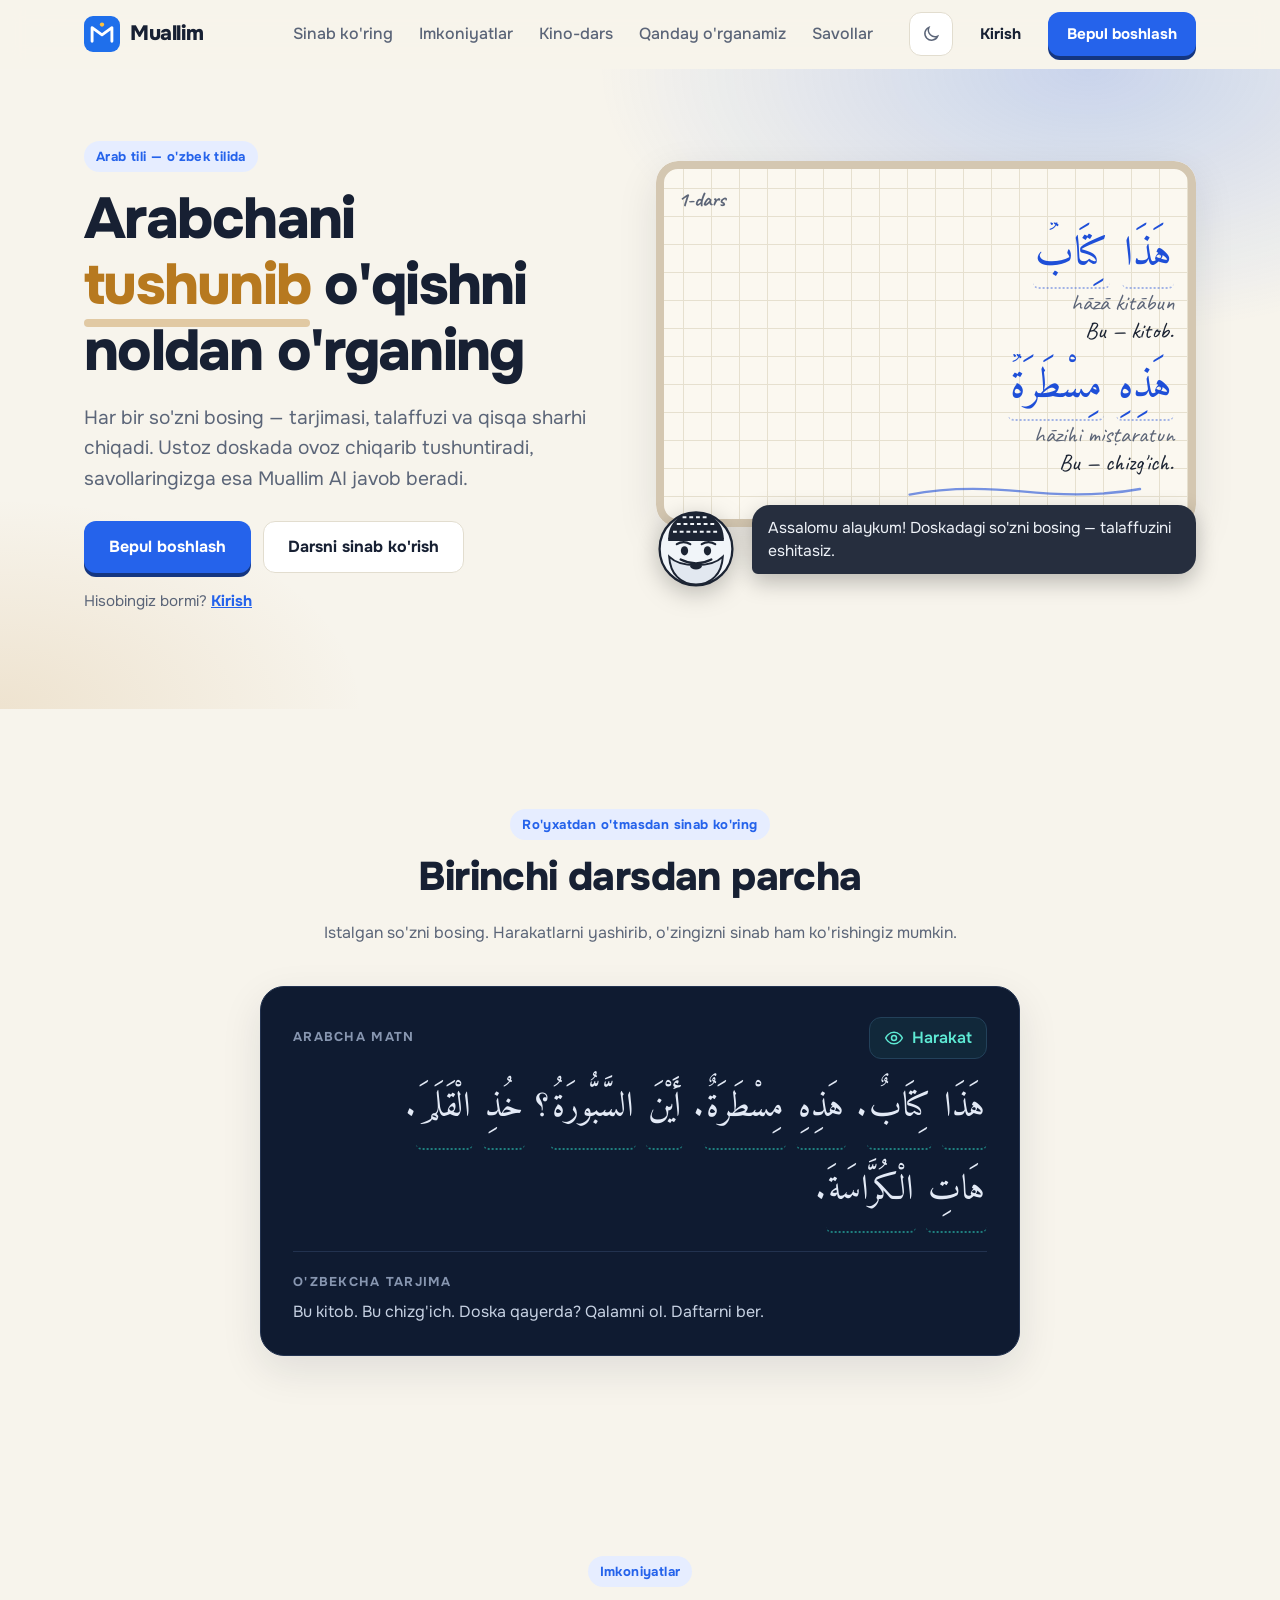
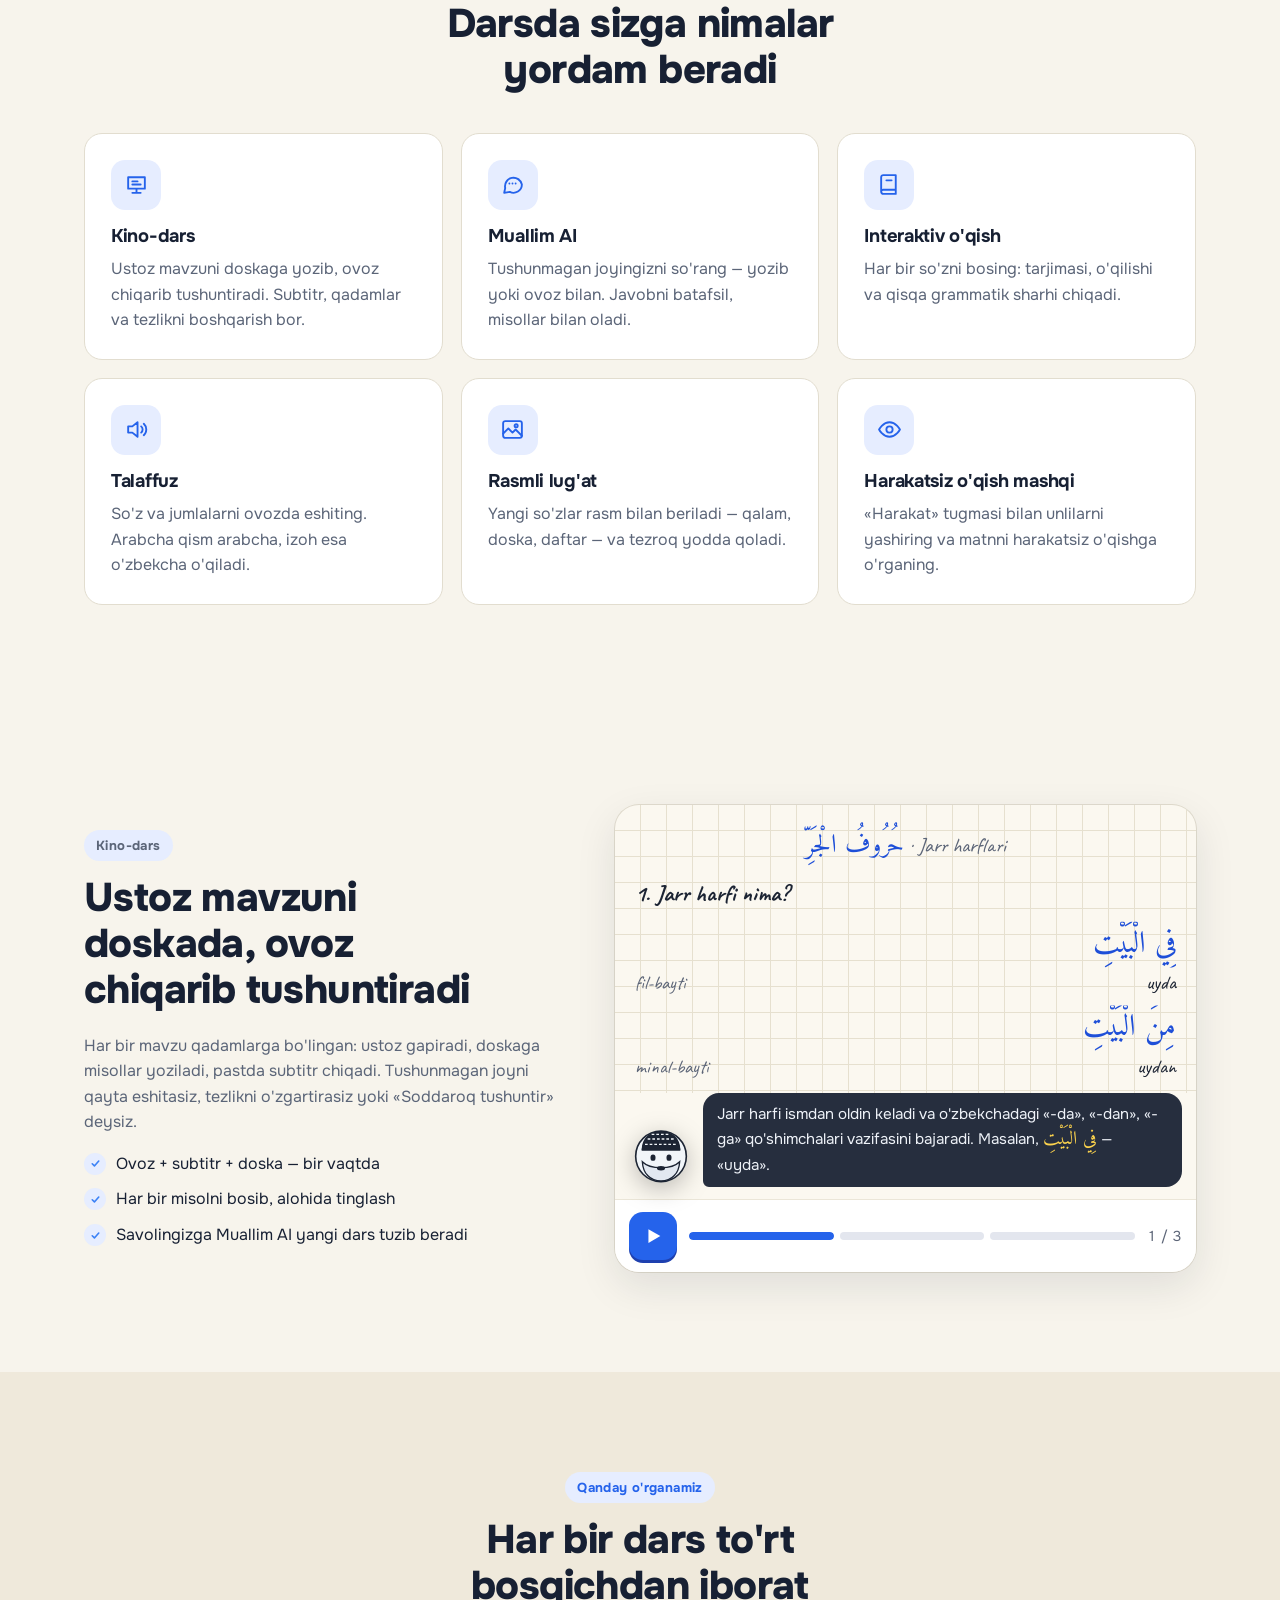
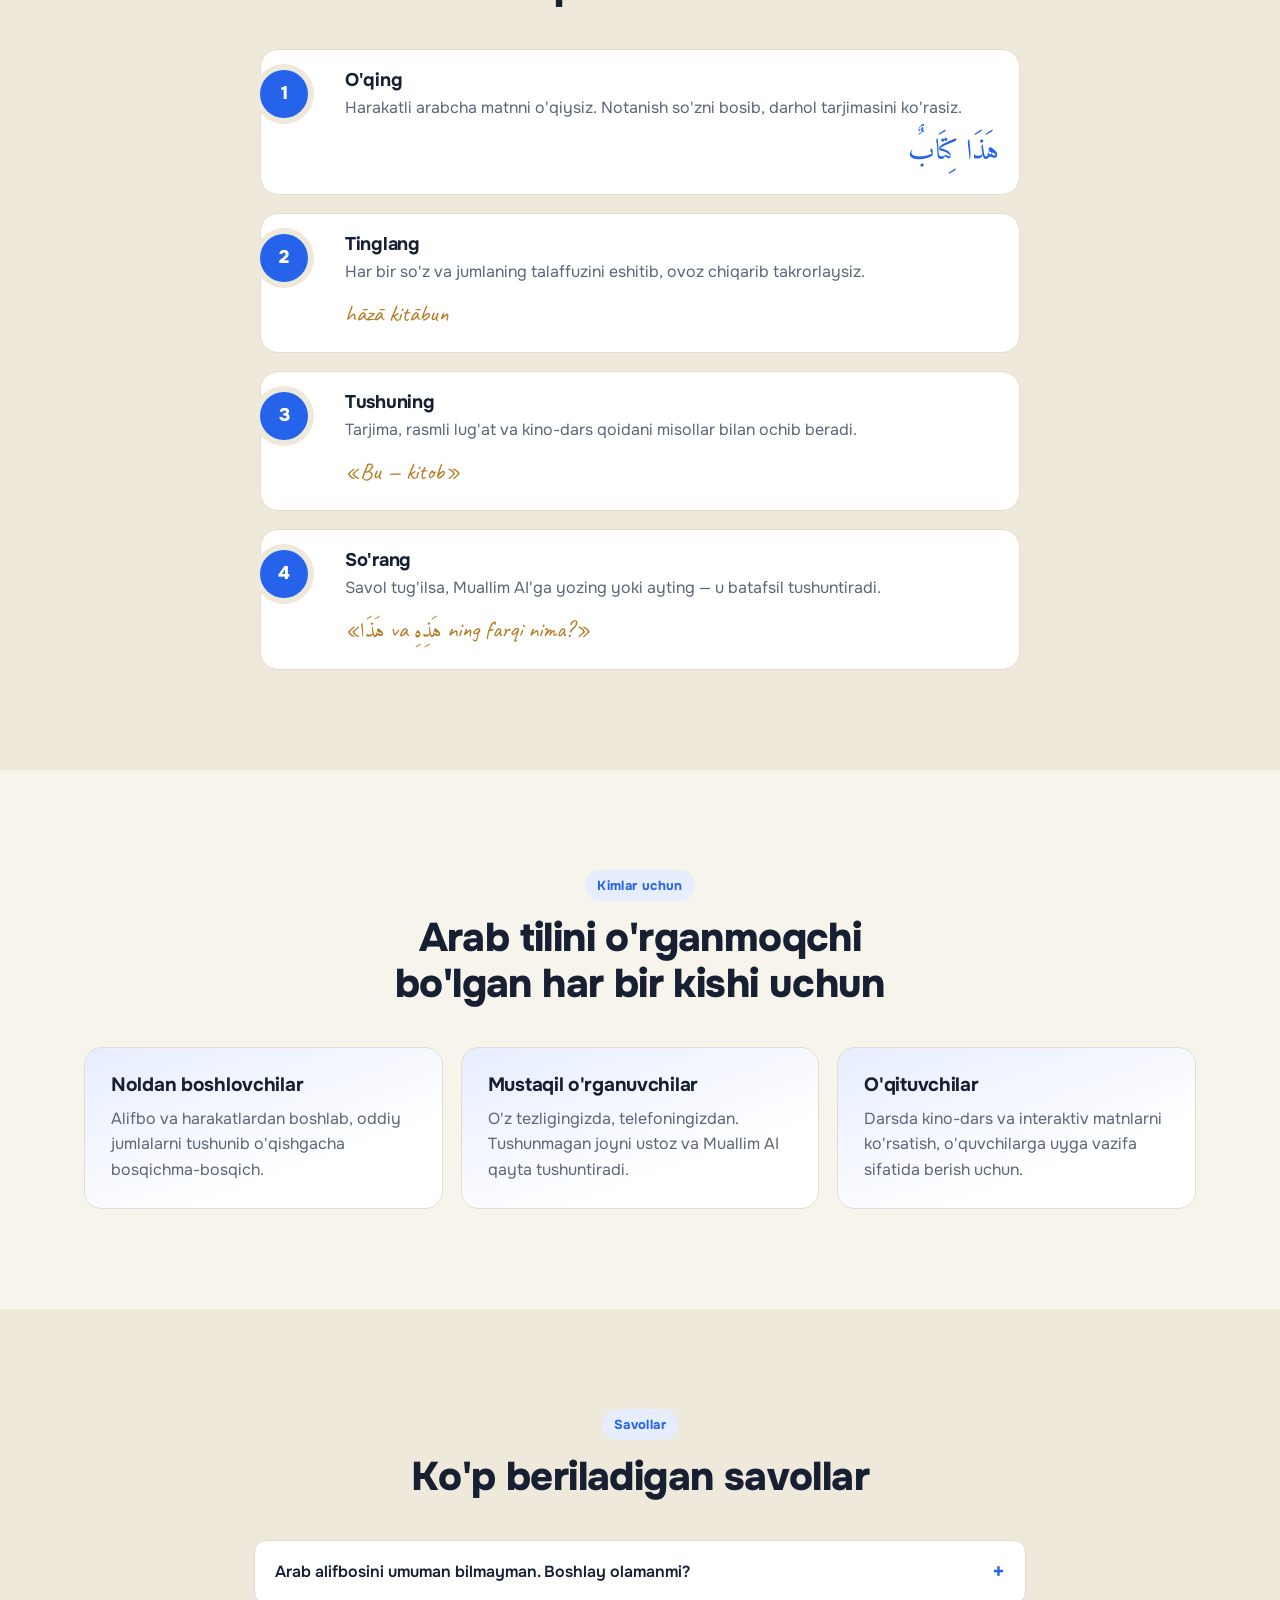
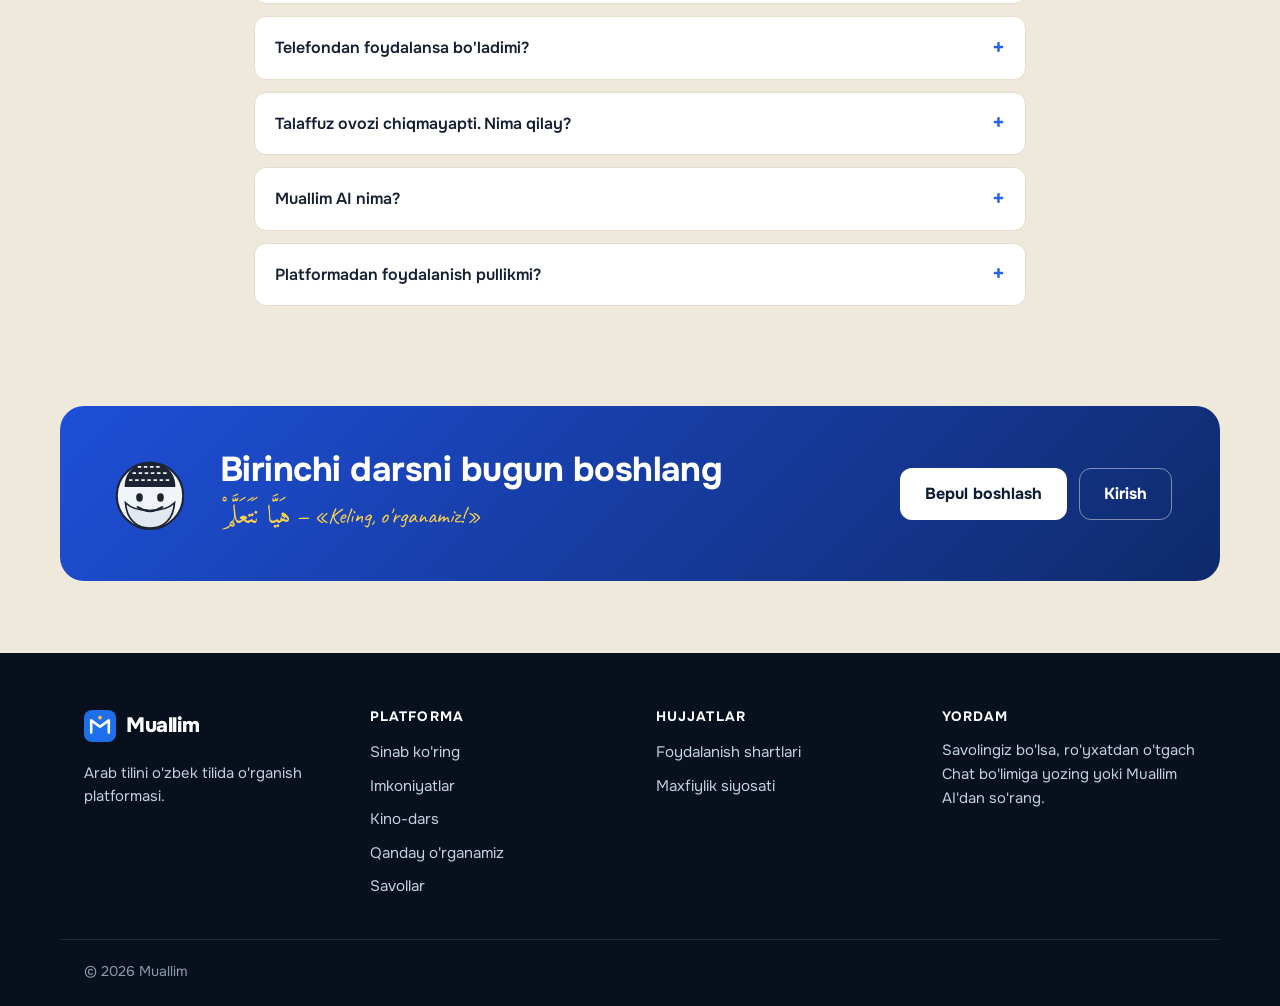
==== commit 047304b8: "Login'dan oldingi qismni to'liq ishlab chiqish: kirish, ro'yxat, tiklash - login.html: telefon (+998" ====
--- a/index.html
+++ b/index.html
@@ -9,7 +9,14 @@
   <meta property="og:title" content="Muallim — arab tilini o'zbek tilida o'rganing">
   <meta property="og:description" content="So'zni bosing — tarjimasi va talaffuzi chiqadi. Ustoz doskada tushuntiradi, Muallim AI savollaringizga ovoz bilan javob beradi.">
   <meta property="og:type" content="website">
+  <meta property="og:locale" content="uz_UZ">
+  <meta property="og:image" content="assets/img/og-image.png">
+  <meta property="og:image:width" content="1200">
+  <meta property="og:image:height" content="630">
+  <meta name="twitter:card" content="summary_large_image">
   <link rel="icon" href="assets/img/logo.svg" type="image/svg+xml">
+  <link rel="apple-touch-icon" href="assets/img/apple-touch-icon.png">
+  <link rel="manifest" href="site.webmanifest">
   <link rel="preconnect" href="https://fonts.googleapis.com">
   <link rel="preconnect" href="https://fonts.gstatic.com" crossorigin>
   <link rel="stylesheet" href="https://fonts.googleapis.com/css2?family=Amiri:wght@400;700&family=Caveat:wght@500;700&family=Onest:wght@400;500;600;700;800&display=swap">
@@ -44,6 +51,7 @@
         <ul class="nav-links">
           <li><a href="#sinab-koring">Sinab ko'ring</a></li>
           <li><a href="#imkoniyatlar">Imkoniyatlar</a></li>
+          <li><a href="#kino-dars">Kino-dars</a></li>
           <li><a href="#usul">Qanday o'rganamiz</a></li>
           <li><a href="#savollar">Savollar</a></li>
         </ul>
@@ -215,6 +223,51 @@
             <p>«Harakat» tugmasi bilan unlilarni yashiring va matnni harakatsiz o'qishga o'rganing.</p>
           </li>
         </ul>
+      </div>
+    </section>
+
+    <!-- ============ KINO-DARS ============ -->
+    <section class="section kino" id="kino-dars" aria-labelledby="kino-title">
+      <div class="container kino-inner">
+        <div class="kino-text reveal">
+          <p class="eyebrow">Kino-dars</p>
+          <h2 id="kino-title">Ustoz mavzuni doskada, ovoz chiqarib tushuntiradi</h2>
+          <p>Har bir mavzu qadamlarga bo'lingan: ustoz gapiradi, doskaga misollar yoziladi, pastda subtitr chiqadi.
+            Tushunmagan joyni qayta eshitasiz, tezlikni o'zgartirasiz yoki «Soddaroq tushuntir» deysiz.</p>
+          <ul class="ticks">
+            <li>Ovoz + subtitr + doska — bir vaqtda</li>
+            <li>Har bir misolni bosib, alohida tinglash</li>
+            <li>Savolingizga Muallim AI yangi dars tuzib beradi</li>
+          </ul>
+        </div>
+
+        <div class="kino-screen reveal" id="kino">
+          <div class="kino-board">
+            <p class="kino-topic"><span lang="ar" dir="rtl">حُرُوفُ الْجَرِّ</span> · Jarr harflari</p>
+            <p class="kino-step" id="kino-step"></p>
+            <ul class="kino-lines" id="kino-lines"></ul>
+          </div>
+          <div class="kino-tutor">
+            <svg class="ustoz ustoz-sm" id="kino-ustoz" viewBox="0 0 96 96" aria-hidden="true"><g class="ustoz-head">
+              <circle cx="48" cy="50" r="38" fill="#f1f5f9" stroke="#1c2433" stroke-width="2.4"/>
+              <path d="M19 40c0-18 13-28 29-28s29 10 29 28z" fill="#1c2433"/>
+              <path d="M24 32h48M28 24h40M34 17h28" stroke="#f1f5f9" stroke-width="2" stroke-dasharray="4 3"/>
+              <path d="M19 40h58" stroke="#1c2433" stroke-width="3.5"/>
+              <g class="ustoz-eyes"><ellipse cx="36" cy="52" rx="3.8" ry="4.8" fill="#1c2433"/><ellipse cx="60" cy="52" rx="3.8" ry="4.8" fill="#1c2433"/></g>
+              <path d="M20 58c1 18 12 29 28 29s27-11 28-29c-6 6-16 9-28 9s-22-3-28-9z" fill="#e2e8f0" stroke="#1c2433" stroke-width="2"/>
+              <ellipse class="ustoz-mouth" cx="48" cy="68" rx="6" ry="3.4" fill="#1c2433"/>
+            </g></svg>
+            <p class="kino-sub" id="kino-sub" aria-live="polite"></p>
+          </div>
+          <div class="kino-bar">
+            <button class="kino-play" id="kino-play" type="button" aria-pressed="false" aria-label="Ovoz bilan tinglash">
+              <svg class="i-play" viewBox="0 0 24 24" aria-hidden="true"><path d="M7 4.5v15l13-7.5z"/></svg>
+              <svg class="i-pause" viewBox="0 0 24 24" aria-hidden="true"><rect x="6" y="4.5" width="4" height="15" rx="1.2"/><rect x="14" y="4.5" width="4" height="15" rx="1.2"/></svg>
+            </button>
+            <div class="kino-segs" id="kino-segs"></div>
+            <span class="kino-count" id="kino-count">1 / 3</span>
+          </div>
+        </div>
       </div>
     </section>
 
@@ -356,6 +409,7 @@
         <ul>
           <li><a href="#sinab-koring">Sinab ko'ring</a></li>
           <li><a href="#imkoniyatlar">Imkoniyatlar</a></li>
+          <li><a href="#kino-dars">Kino-dars</a></li>
           <li><a href="#usul">Qanday o'rganamiz</a></li>
           <li><a href="#savollar">Savollar</a></li>
         </ul>
--- a/assets/css/style.css
+++ b/assets/css/style.css
@@ -68,6 +68,8 @@
 
 /* ---------- Asosiy ---------- */
 *, *::before, *::after { box-sizing: border-box; }
+/* hidden atributi har doim ustun: display beradigan qoidalar uni bekor qilmasin */
+[hidden] { display: none !important; }
 html { scroll-behavior: smooth; scroll-padding-top: calc(var(--header-h) + 12px); -webkit-text-size-adjust: 100%; }
 body {
   margin: 0;
@@ -463,6 +465,275 @@
 .footer-bottom { border-top: 1px solid rgba(255, 255, 255, .1); padding-top: 20px; padding-bottom: 24px; }
 .footer-bottom p { margin: 0; font-size: .88rem; color: #8d9bb2; }
 
+/* ---------- Kino-dars namoyishi ---------- */
+.kino-inner { display: grid; gap: 36px; align-items: center; }
+@media (min-width: 960px) { .kino-inner { grid-template-columns: .9fr 1.1fr; gap: 56px; } }
+.kino-text h2 { font-size: clamp(1.7rem, 1.2rem + 1.8vw, 2.5rem); font-weight: 800; }
+.kino-text > p { color: var(--muted); }
+.ticks { display: grid; gap: 10px; }
+.ticks li { display: flex; gap: 10px; align-items: flex-start; }
+.ticks li::before {
+  content: ""; flex: none; width: 22px; height: 22px; margin-top: 2px; border-radius: 50%;
+  background: var(--primary-soft) url("data:image/svg+xml,%3Csvg xmlns='http://www.w3.org/2000/svg' viewBox='0 0 24 24' fill='none' stroke='%233b82f6' stroke-width='3' stroke-linecap='round' stroke-linejoin='round'%3E%3Cpath d='M6 12.5l4 4 8-9'/%3E%3C/svg%3E") center / 13px no-repeat;
+}
+
+.kino-screen {
+  border-radius: 24px; overflow: hidden;
+  background: var(--paper); color: var(--ink);
+  box-shadow: var(--shadow), 0 0 0 1px var(--line);
+}
+.kino-board {
+  min-height: 230px; padding: 20px 20px 10px;
+  background-image: linear-gradient(var(--paper-grid) 1px, transparent 1px), linear-gradient(90deg, var(--paper-grid) 1px, transparent 1px);
+  background-size: 26px 26px; background-position: -1px -1px;
+}
+.kino-topic { margin: 0; text-align: center; font-family: var(--font-hand); font-size: 1.3rem; color: var(--ink-soft); }
+.kino-topic [lang="ar"] { color: var(--chalk); font-size: 1.25em; }
+.kino-step { margin: 8px 0 10px; font-family: var(--font-hand); font-size: 1.45rem; font-weight: 700; }
+.kino-lines { display: grid; gap: 6px; }
+.kino-lines li { display: grid; grid-template-columns: minmax(0, 1fr) auto; gap: 0 12px; align-items: baseline; }
+.kl-ar { grid-column: 1 / -1; justify-self: end; font-family: var(--font-ar); font-size: 1.9rem; line-height: 1.5; color: var(--chalk); }
+.kl-tl { font-family: var(--font-hand); font-size: 1.2rem; color: var(--ink-soft); min-width: 0; }
+.kl-uz { font-family: var(--font-hand); font-size: 1.25rem; text-align: end; }
+.kino-screen.is-anim .kino-step { animation: fade-in .4s both; }
+.kino-screen.is-anim .kino-lines li { animation: fade-in .5s both; animation-delay: calc(.25s + var(--k) * .45s); }
+.kino-screen.is-anim .kl-ar { animation: write-rtl .9s steps(12, end) both; animation-delay: calc(.25s + var(--k) * .45s); }
+
+.kino-tutor { display: flex; align-items: flex-end; gap: 10px; padding: 0 14px 12px; }
+.ustoz.ustoz-sm { width: 64px; height: 64px; animation: none; }
+.kino-sub {
+  flex: 1; min-width: 0; margin: 0; padding: 10px 14px; border-radius: 16px 16px 16px 6px;
+  background: var(--bubble); color: var(--bubble-text); font-size: .95rem; line-height: 1.5;
+}
+.kino-sub [lang="ar"] { font-family: var(--font-ar); font-size: 1.25em; color: #fcd34d; }
+.kino-screen.is-anim .kino-sub { animation: fade-in .45s .15s both; }
+
+.kino-bar { display: flex; align-items: center; gap: 12px; padding: 12px 14px; background: #fff; border-top: 1px solid #ebe6d8; }
+.kino-play {
+  flex: none; width: 48px; height: 48px; display: grid; place-items: center;
+  border: 0; border-radius: 14px; background: #2563eb; color: #fff; cursor: pointer;
+  box-shadow: 0 3px 0 #1e40af;
+}
+.kino-play svg { width: 22px; height: 22px; fill: currentColor; }
+.kino-play .i-pause { display: none; }
+.kino-play[aria-pressed="true"] .i-play { display: none; }
+.kino-play[aria-pressed="true"] .i-pause { display: block; }
+.kino-segs { flex: 1; display: flex; gap: 6px; min-width: 0; }
+.kino-seg { flex: 1; height: 8px; padding: 0; border: 0; border-radius: 99px; background: #e3e6ee; cursor: pointer; position: relative; overflow: hidden; }
+.kino-seg > i { position: absolute; inset: 0 auto 0 0; width: 0; background: #2563eb; border-radius: inherit; }
+.kino-seg.done > i { width: 100%; }
+.kino-screen.is-anim .kino-seg.now > i { animation: seg 6.5s linear forwards; }
+@keyframes seg { to { width: 100%; } }
+.kino-count { flex: none; color: #5c6577; font-size: .9rem; font-variant-numeric: tabular-nums; }
+
+/* ==========================================================
+   Kirish / ro'yxatdan o'tish / parolni tiklash
+   ========================================================== */
+.auth-page { min-height: 100vh; display: flex; flex-direction: column; }
+.auth-page .site-header { position: static; }
+.auth-main {
+  flex: 1;
+  display: grid; gap: 28px; align-content: start;
+  padding-block: 24px 48px;
+}
+@media (min-width: 900px) {
+  .auth-main { grid-template-columns: 1fr minmax(0, 460px); gap: 56px; align-items: center; align-content: center; padding-block: 40px 64px; }
+}
+.auth-side { display: grid; gap: 0; max-width: 460px; width: 100%; margin: 0 auto; }
+.board-mini { padding: 18px 22px 30px; text-align: right; }
+.board-mini .board-ar { font-size: 2.4rem; animation: write-rtl 1.2s .3s steps(12, end) both; }
+.board-mini .board-tl { animation: fade-in .5s 1.4s both; }
+.board-mini .board-uz { animation: fade-in .5s 1.7s both; }
+@media (max-width: 899px) {
+  /* Telefonda doska kichrayadi — forma birinchi ekranda ko'rinsin */
+  .board-mini { padding: 12px 18px 26px; }
+  .board-mini .board-ar { font-size: 1.8rem; }
+  .board-mini .board-tl, .board-mini .board-uz { font-size: 1.15rem; }
+  .auth-side .ustoz { width: 72px; height: 72px; }
+}
+.bubble.is-new { animation: pop .45s cubic-bezier(.3, 1.4, .5, 1) both; }
+
+.auth-card {
+  position: relative; overflow: hidden;
+  width: 100%; max-width: 460px; margin: 0 auto;
+  padding: 28px 22px;
+  background: var(--surface); border: 1px solid var(--line); border-radius: 24px;
+  box-shadow: var(--shadow);
+  animation: rise .6s .1s cubic-bezier(.2, .8, .2, 1) both;
+}
+@media (min-width: 480px) { .auth-card { padding: 34px 32px; } }
+.auth-card h1 { font-size: 1.7rem; font-weight: 800; margin-bottom: 6px; }
+.auth-lead { color: var(--muted); margin-bottom: 20px; }
+.auth-switch { margin: 22px 0 0; text-align: center; color: var(--muted); }
+.auth-switch a { font-weight: 700; }
+.demo-banner {
+  margin: 0 0 18px; padding: 10px 14px; border-radius: 12px;
+  background: color-mix(in srgb, var(--gold) 16%, transparent); color: var(--text);
+  border: 1px dashed color-mix(in srgb, var(--gold) 60%, transparent);
+  font-size: .88rem;
+}
+.demo-banner b { font-variant-numeric: tabular-nums; letter-spacing: .08em; }
+
+form[data-step], .done[data-step] { display: grid; gap: 16px; }
+form#login-form { display: grid; gap: 16px; }
+[data-step].is-entering { animation: step-in .35s cubic-bezier(.2, .8, .2, 1) both; }
+@keyframes step-in { from { opacity: 0; transform: translateX(18px); } }
+
+.field { display: grid; gap: 6px; }
+.field label, .label-row label, .choice legend { font-weight: 600; font-size: .95rem; }
+.label-row { display: flex; justify-content: space-between; align-items: baseline; gap: 12px; }
+.small-link { font-size: .88rem; font-weight: 600; text-decoration: none; }
+.small-link:hover { text-decoration: underline; }
+.field input[type="text"], .field input[type="tel"], .field input[type="password"], .field input[type="email"] {
+  width: 100%; min-height: 52px; padding: 0 16px;
+  border: 1.5px solid var(--line); border-radius: 14px;
+  background: var(--bg); color: var(--text);
+  font: inherit; font-size: 1.02rem;
+  transition: border-color .15s, box-shadow .15s;
+}
+.field input::placeholder { color: color-mix(in srgb, var(--muted) 75%, transparent); }
+.field input:focus { outline: none; border-color: var(--primary); box-shadow: 0 0 0 4px color-mix(in srgb, var(--primary) 22%, transparent); }
+.field.has-error input:not([type="checkbox"]) { border-color: #ef4444; }
+.field.has-error input:focus { box-shadow: 0 0 0 4px rgba(239, 68, 68, .2); }
+.field.has-error { animation: shake .35s; }
+@keyframes shake { 25% { transform: translateX(-5px); } 75% { transform: translateX(5px); } }
+.field-error { margin: 0; color: #f87171; font-size: .88rem; }
+.field-error:empty { display: none; }
+:root[data-theme="light"] .field-error { color: #dc2626; }
+@media (prefers-color-scheme: light) { :root:not([data-theme="dark"]) .field-error { color: #dc2626; } }
+.field-hint { margin: 0; color: var(--muted); font-size: .86rem; }
+
+.pw-wrap { position: relative; }
+.pw-wrap input { padding-right: 52px !important; }
+.pw-toggle {
+  position: absolute; top: 50%; right: 6px; transform: translateY(-50%);
+  width: 42px; height: 42px; display: grid; place-items: center;
+  border: 0; border-radius: 10px; background: transparent; color: var(--muted); cursor: pointer;
+}
+.pw-toggle:hover { color: var(--text); }
+.pw-toggle svg { width: 22px; height: 22px; fill: none; stroke: currentColor; stroke-width: 1.8; stroke-linecap: round; stroke-linejoin: round; }
+.pw-toggle .eye-off { display: none; }
+.pw-toggle[aria-pressed="true"] .eye-on { display: none; }
+.pw-toggle[aria-pressed="true"] .eye-off { display: block; }
+
+.meter { display: grid; grid-template-columns: repeat(4, 1fr); gap: 6px; align-items: center; }
+.meter > span { height: 5px; border-radius: 99px; background: var(--line); transition: background-color .25s; }
+.meter-label { grid-column: 1 / -1; margin: 2px 0 0; color: var(--muted); font-size: .84rem; }
+.meter[data-level="0"] > span:nth-child(-n+1),
+.meter[data-level="1"] > span:nth-child(-n+1) { background: #ef4444; }
+.meter[data-level="2"] > span:nth-child(-n+2) { background: #f59e0b; }
+.meter[data-level="3"] > span:nth-child(-n+3) { background: #22c55e; }
+.meter[data-level="4"] > span:nth-child(-n+4) { background: #16a34a; }
+
+.check { display: flex; gap: 10px; align-items: flex-start; cursor: pointer; color: var(--muted); font-size: .95rem; }
+.check input { flex: none; width: 20px; height: 20px; margin: 2px 0 0; accent-color: var(--primary); }
+
+.form-msg { margin: 0; padding: 0; font-size: .93rem; color: var(--muted); }
+.form-msg:empty { display: none; }
+.form-msg.is-error { padding: 10px 14px; border-radius: 12px; background: rgba(239, 68, 68, .12); color: #f87171; }
+.form-msg.is-ok { padding: 10px 14px; border-radius: 12px; background: rgba(34, 197, 94, .12); color: #4ade80; }
+:root[data-theme="light"] .form-msg.is-error { color: #b91c1c; }
+:root[data-theme="light"] .form-msg.is-ok { color: #15803d; }
+@media (prefers-color-scheme: light) {
+  :root:not([data-theme="dark"]) .form-msg.is-error { color: #b91c1c; }
+  :root:not([data-theme="dark"]) .form-msg.is-ok { color: #15803d; }
+}
+
+.btn-block { width: 100%; }
+.btn.is-busy { cursor: progress; opacity: .85; }
+.btn.is-busy::before {
+  content: ""; width: 16px; height: 16px; border-radius: 50%;
+  border: 2.5px solid currentColor; border-right-color: transparent; animation: spin .7s linear infinite;
+}
+@keyframes spin { to { transform: rotate(360deg); } }
+
+.steps-dots { display: flex; gap: 8px; margin: 14px 0 22px; counter-reset: none; }
+.steps-dots li {
+  flex: 1; display: flex; align-items: center; gap: 8px; min-width: 0;
+  padding-top: 10px; border-top: 3px solid var(--line);
+  color: var(--muted); font-size: .82rem; font-weight: 600;
+  transition: border-color .3s, color .3s;
+}
+.steps-dots li span {
+  flex: none; width: 24px; height: 24px; display: grid; place-items: center;
+  border-radius: 50%; background: var(--line); color: var(--text); font-size: .78rem;
+  transition: background-color .3s;
+}
+.steps-dots li.is-current { border-top-color: var(--primary); color: var(--text); }
+.steps-dots li.is-current span { background: var(--primary); color: #fff; }
+.steps-dots li.is-done { border-top-color: #22c55e; }
+.steps-dots li.is-done span { background: #22c55e; color: #fff; font-size: 0; }
+.steps-dots li.is-done span::after { content: "✓"; font-size: .8rem; }
+@media (max-width: 380px) { .steps-dots li { font-size: 0; gap: 0; } }
+
+.otp { display: grid; grid-template-columns: repeat(6, minmax(0, 1fr)); gap: 8px; margin: 0; padding: 0; border: 0; }
+.otp input {
+  width: 100%; min-width: 0; aspect-ratio: 5 / 6; max-height: 64px;
+  border: 1.5px solid var(--line); border-radius: 14px;
+  background: var(--bg); color: var(--text);
+  font: inherit; font-size: 1.5rem; font-weight: 700; text-align: center;
+  font-variant-numeric: tabular-nums;
+  transition: border-color .15s, box-shadow .15s, transform .15s;
+}
+.otp input:focus { outline: none; border-color: var(--primary); box-shadow: 0 0 0 4px color-mix(in srgb, var(--primary) 22%, transparent); transform: translateY(-2px); }
+.otp.has-error input { border-color: #ef4444; }
+.otp.has-error { animation: shake .35s; }
+
+.row-links { display: flex; justify-content: space-between; gap: 12px; flex-wrap: wrap; }
+.link-btn { padding: 6px 0; border: 0; background: none; color: var(--primary); font-weight: 600; font-size: .92rem; cursor: pointer; }
+.link-btn:disabled { color: var(--muted); cursor: default; }
+
+.choice { display: grid; gap: 10px; margin: 0; padding: 0; border: 0; }
+.choice legend { margin-bottom: 10px; padding: 0; }
+.choice legend small { color: var(--muted); font-weight: 400; }
+.choice-card {
+  position: relative; display: flex; align-items: center; gap: 14px;
+  padding: 14px 16px; border: 1.5px solid var(--line); border-radius: 16px;
+  background: var(--bg); cursor: pointer;
+  transition: border-color .15s, background-color .15s, transform .15s;
+}
+.choice-card:hover { border-color: color-mix(in srgb, var(--primary) 50%, var(--line)); }
+.choice-card input { position: absolute; opacity: 0; pointer-events: none; }
+.choice-card b { display: block; }
+.choice-card small { display: block; color: var(--muted); font-size: .86rem; }
+.choice-ar {
+  flex: none; width: 84px; text-align: center; font-size: 1.35rem; color: var(--primary);
+  padding: 4px 0; border-radius: 10px; background: var(--primary-soft);
+}
+.choice-card:has(input:checked) { border-color: var(--primary); background: var(--primary-soft); transform: scale(1.01); }
+.choice-card:has(input:focus-visible) { outline: 3px solid var(--primary); outline-offset: 2px; }
+.choice-goals { display: flex; flex-wrap: wrap; gap: 8px; }
+.choice-goals legend { width: 100%; }
+.chip-check { cursor: pointer; }
+.chip-check input { position: absolute; opacity: 0; pointer-events: none; }
+.chip-check span {
+  display: inline-block; padding: 8px 14px; border: 1.5px solid var(--line); border-radius: 999px;
+  font-size: .9rem; transition: border-color .15s, background-color .15s, color .15s;
+}
+.chip-check input:checked + span { border-color: var(--primary); background: var(--primary-soft); color: var(--primary); }
+.chip-check input:focus-visible + span { outline: 3px solid var(--primary); outline-offset: 2px; }
+
+.done { text-align: center; justify-items: center; }
+.done h2 { font-size: 1.6rem; margin: 0; }
+.done p { margin: 0; color: var(--muted); }
+.done-badge {
+  width: 76px; height: 76px; display: grid; place-items: center; border-radius: 50%;
+  background: #22c55e; color: #fff; box-shadow: 0 0 0 10px rgba(34, 197, 94, .15);
+  animation: pop .6s cubic-bezier(.3, 1.6, .5, 1) both;
+}
+.done-badge svg { width: 40px; height: 40px; fill: none; stroke: currentColor; stroke-width: 3; stroke-linecap: round; stroke-linejoin: round; stroke-dasharray: 30; stroke-dashoffset: 30; animation: draw .5s .35s ease-out forwards; }
+.done-rec {
+  width: 100%; padding: 12px 14px; border-radius: 14px;
+  background: var(--primary-soft); color: var(--text) !important; font-weight: 700;
+}
+.confetti {
+  position: absolute; top: -12px; width: 8px; height: 14px; border-radius: 2px; pointer-events: none;
+  animation: confetti 1.8s cubic-bezier(.2, .6, .4, 1) forwards;
+}
+@keyframes confetti {
+  to { transform: translate(var(--x), 520px) rotate(var(--r)); opacity: 0; }
+}
+
 /* ---------- Harakatni kamaytirish ---------- */
 @media (prefers-reduced-motion: reduce) {
   html { scroll-behavior: auto; }
@@ -470,4 +741,5 @@
   .letters { display: none; }
   .chalk-line path { stroke-dashoffset: 0; }
   .js .reveal.will-reveal { opacity: 1; transform: none; }
-}
+  .done-badge svg { stroke-dashoffset: 0; }
+}
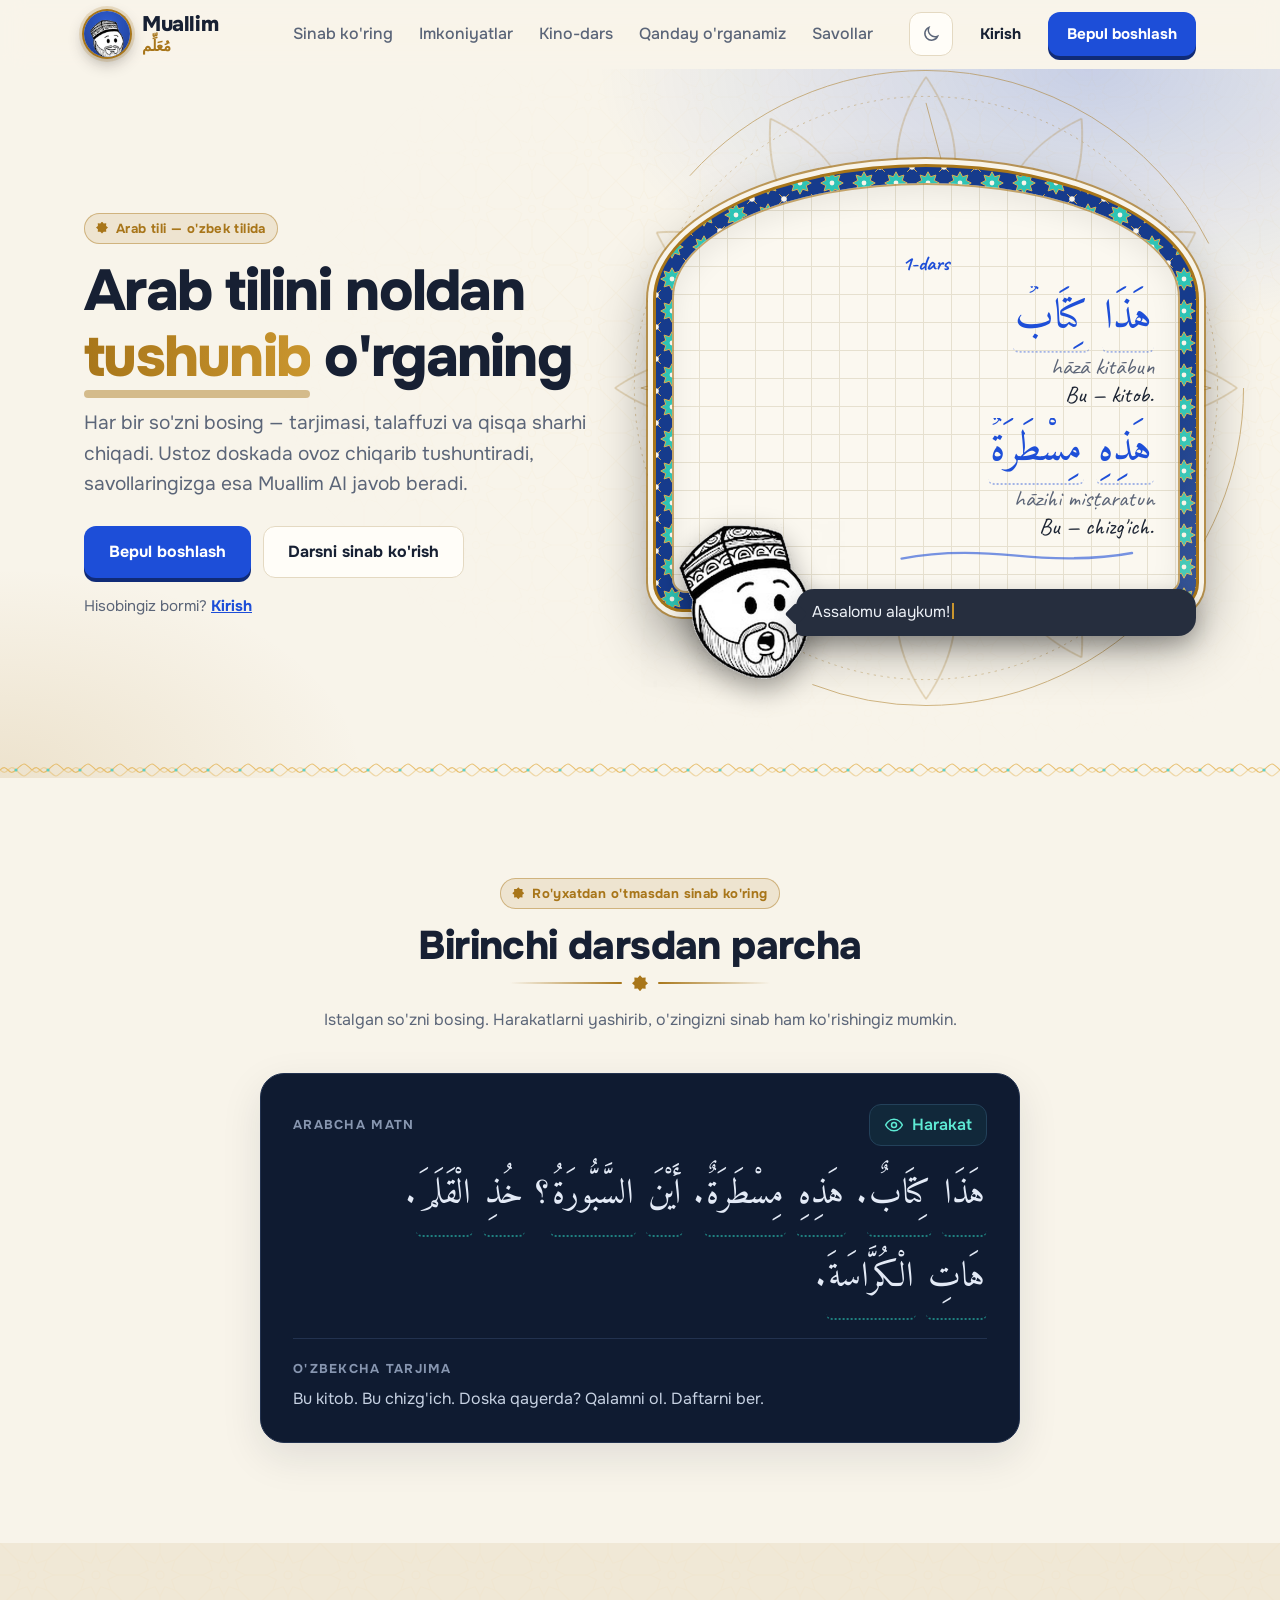
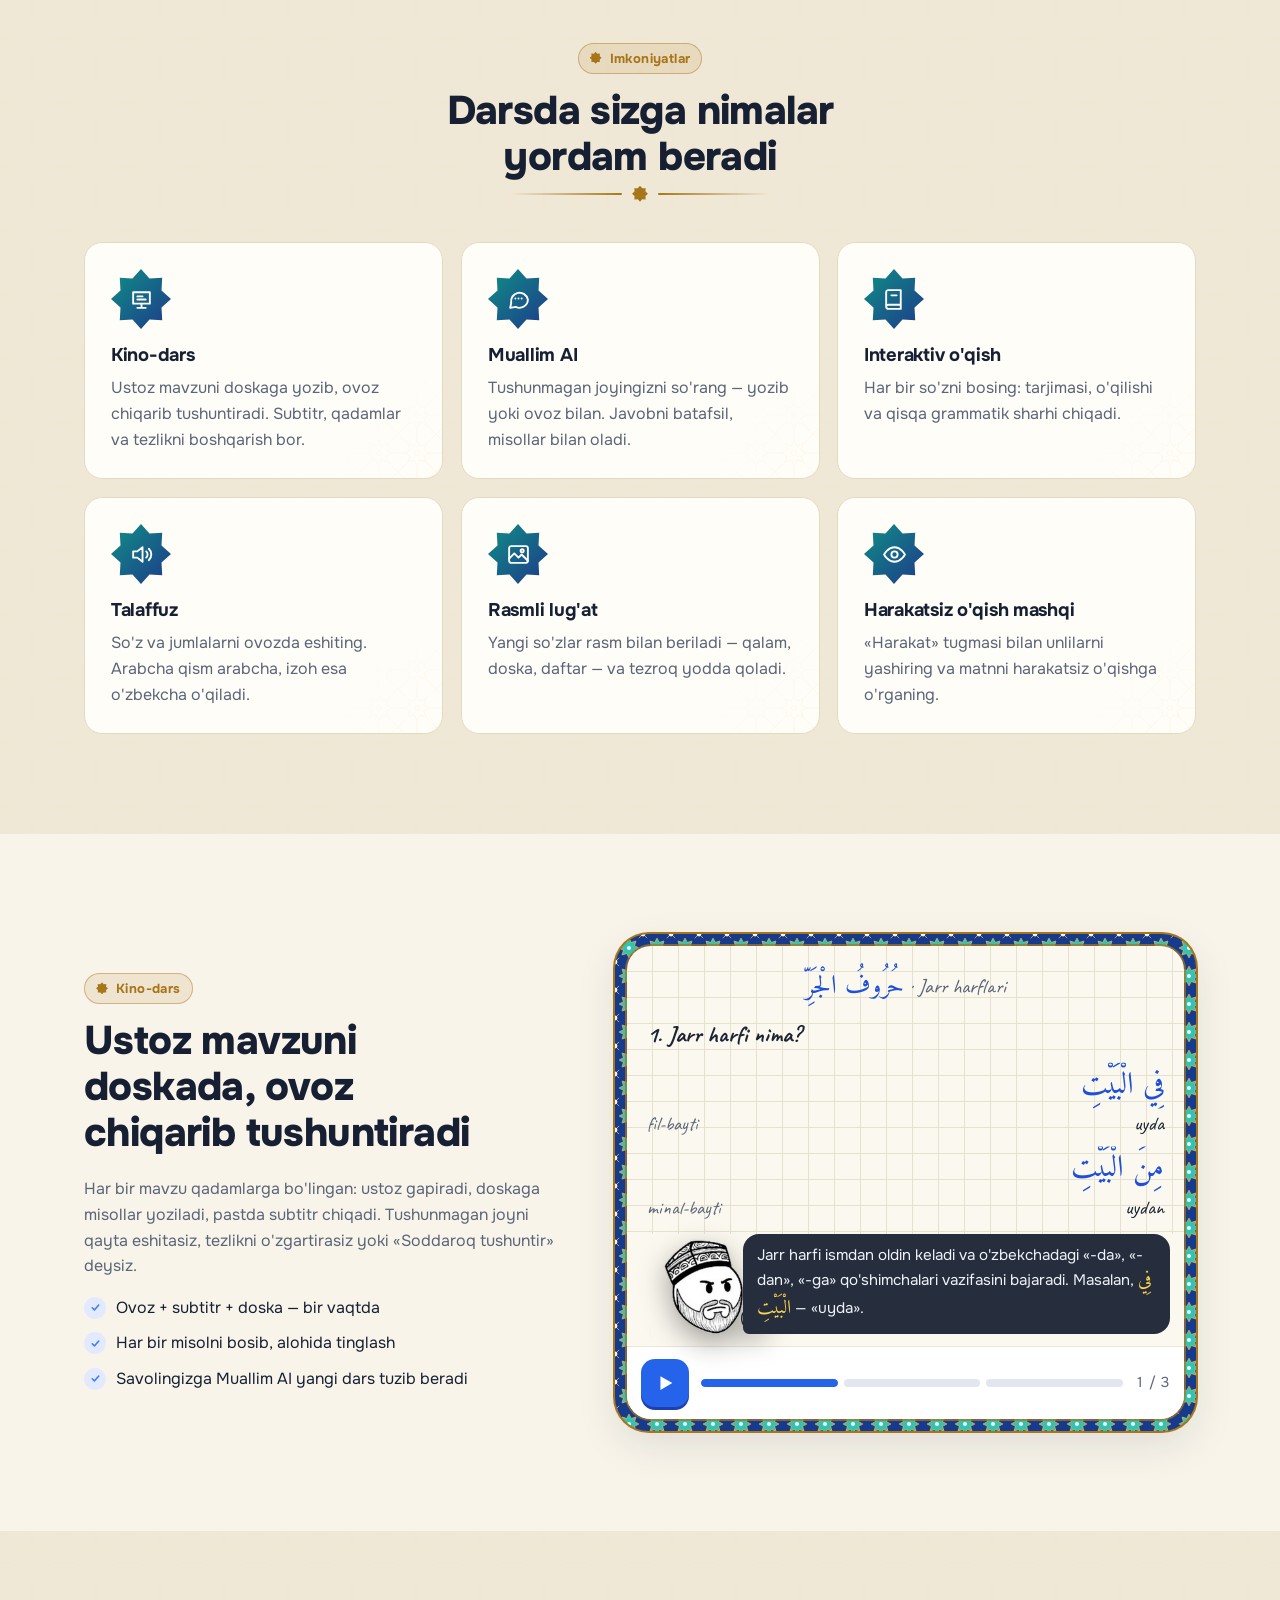
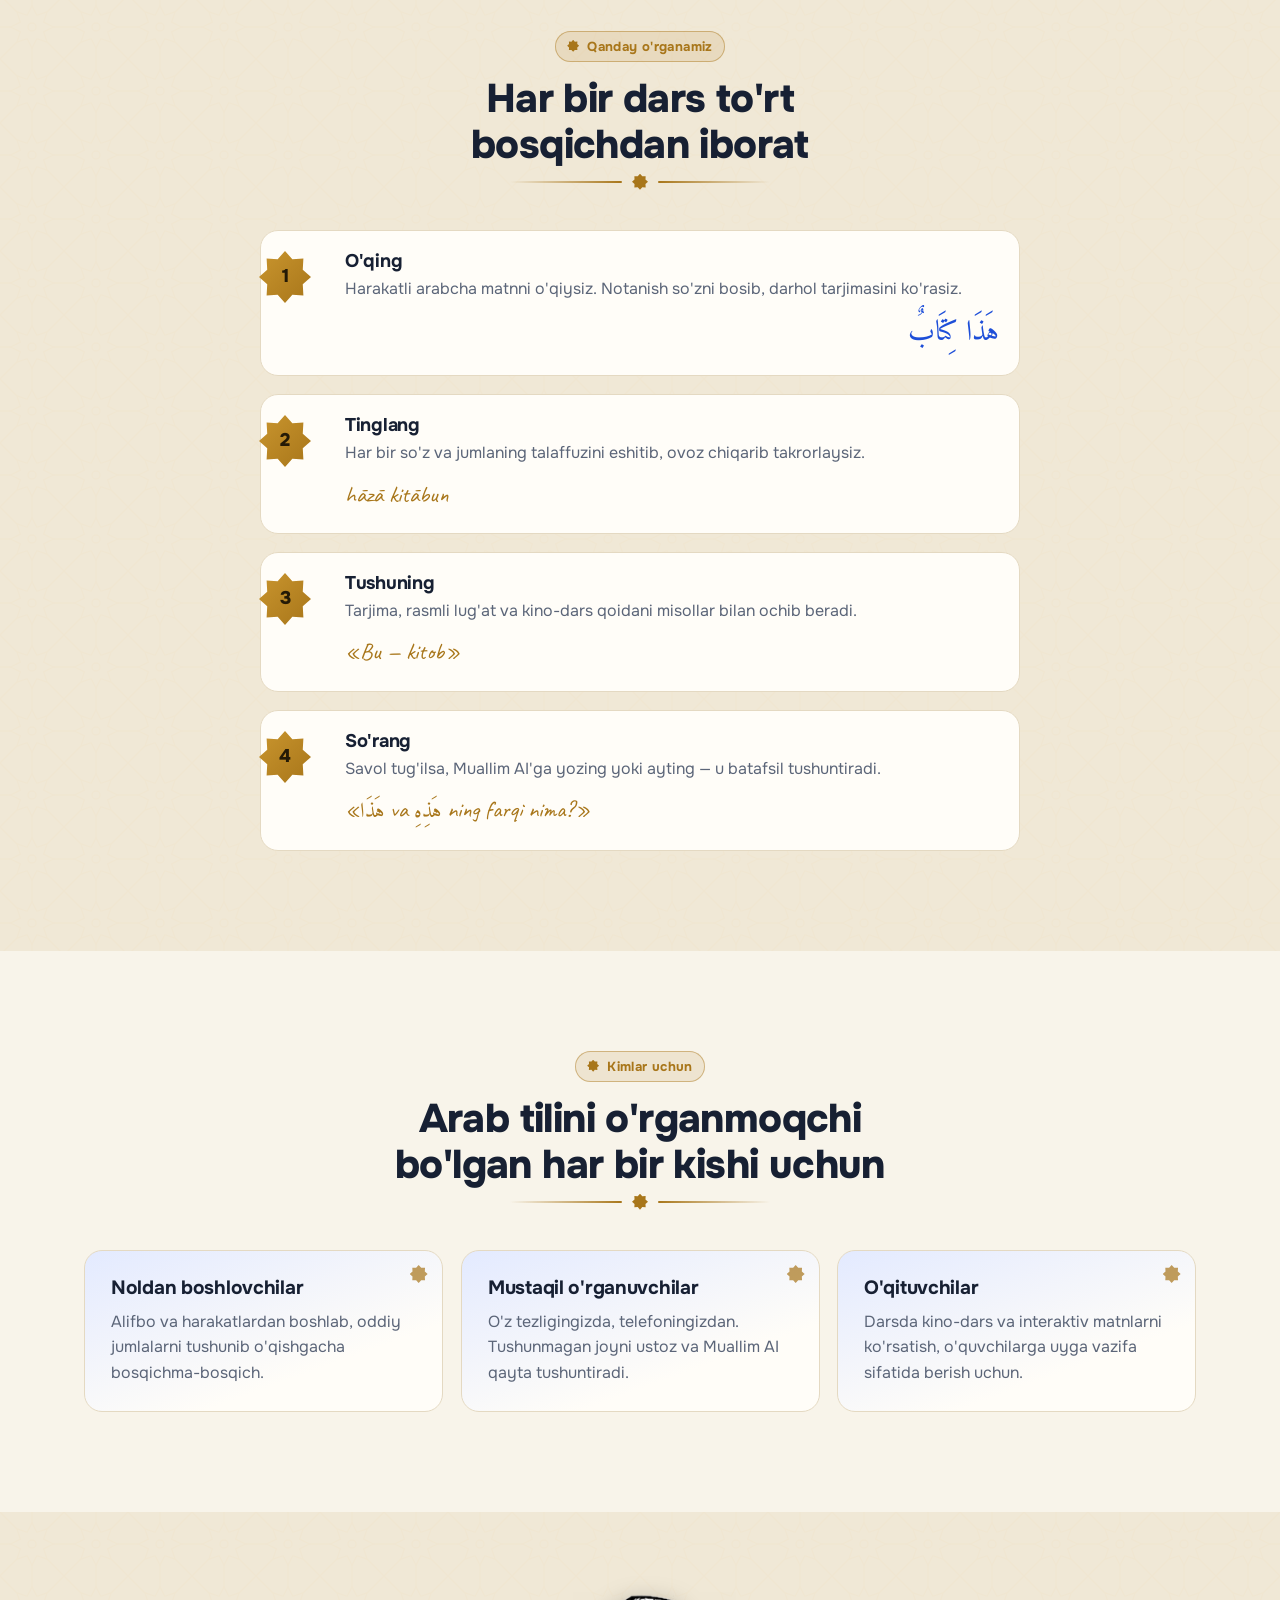
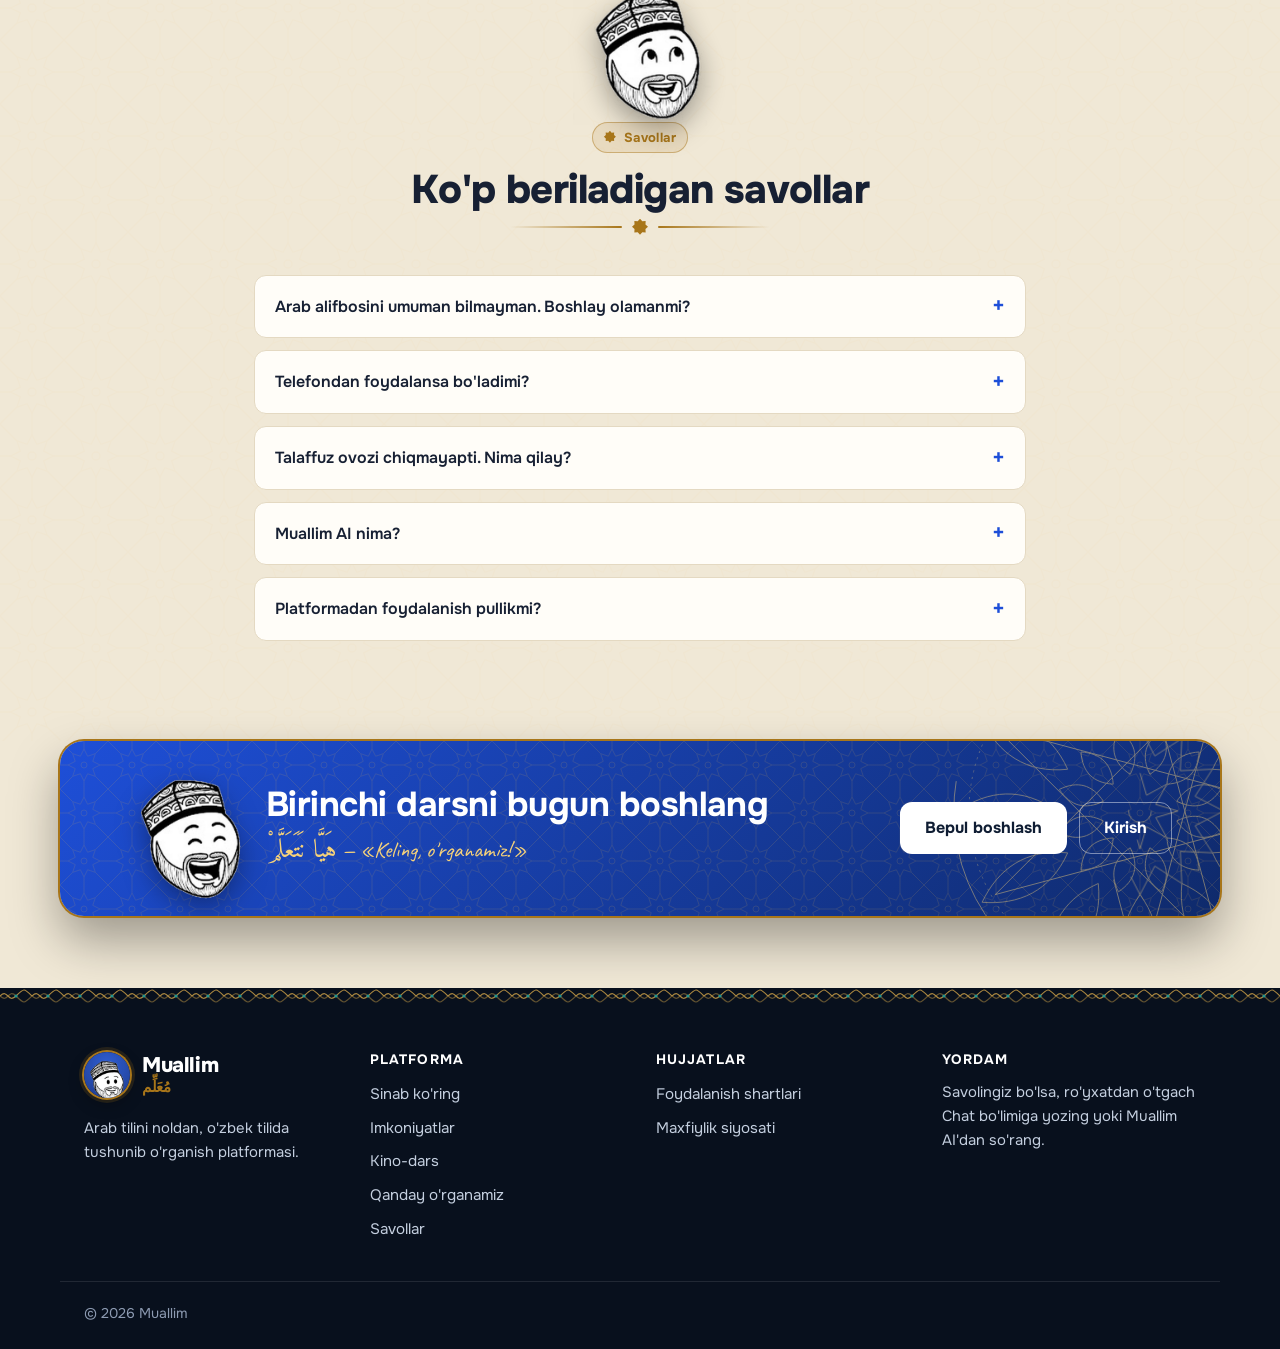
==== commit 08b2a07a: "Ustoz personaji, sharqona naqsh va boy animatsiyalar - Ustoz: berilgan rasmdan 9 qiyofa (shaffof fon" ====
--- a/index.html
+++ b/index.html
@@ -3,10 +3,10 @@
 <head>
   <meta charset="utf-8">
   <meta name="viewport" content="width=device-width, initial-scale=1, viewport-fit=cover">
-  <title>Muallim — arab tilini o'zbek tilida o'rganing</title>
-  <meta name="description" content="Muallim — arab tilini noldan, o'zbek tilida o'rganish platformasi: interaktiv o'qish matnlari, so'z tarjimasi va talaffuzi, kino-darslar va ovozli Muallim AI ustoz.">
-  <meta name="theme-color" content="#0b1324">
-  <meta property="og:title" content="Muallim — arab tilini o'zbek tilida o'rganing">
+  <title>Muallim — arab tilini noldan tushunib o'rganing</title>
+  <meta name="description" content="Muallim — arab tilini noldan, o'zbek tilida tushunib o'rganish platformasi: interaktiv o'qish matnlari, so'z tarjimasi va talaffuzi, kino-darslar va ovozli Muallim AI ustoz.">
+  <meta name="theme-color" content="#0a1222">
+  <meta property="og:title" content="Muallim — arab tilini noldan tushunib o'rganing">
   <meta property="og:description" content="So'zni bosing — tarjimasi va talaffuzi chiqadi. Ustoz doskada tushuntiradi, Muallim AI savollaringizga ovoz bilan javob beradi.">
   <meta property="og:type" content="website">
   <meta property="og:locale" content="uz_UZ">
@@ -14,15 +14,15 @@
   <meta property="og:image:width" content="1200">
   <meta property="og:image:height" content="630">
   <meta name="twitter:card" content="summary_large_image">
-  <link rel="icon" href="assets/img/logo.svg" type="image/svg+xml">
+  <link rel="icon" href="assets/img/favicon-64.png" type="image/png">
   <link rel="apple-touch-icon" href="assets/img/apple-touch-icon.png">
   <link rel="manifest" href="site.webmanifest">
+  <link rel="preload" as="image" href="assets/img/ustoz/salom.png">
   <link rel="preconnect" href="https://fonts.googleapis.com">
   <link rel="preconnect" href="https://fonts.gstatic.com" crossorigin>
   <link rel="stylesheet" href="https://fonts.googleapis.com/css2?family=Amiri:wght@400;700&family=Caveat:wght@500;700&family=Onest:wght@400;500;600;700;800&display=swap">
   <link rel="stylesheet" href="assets/css/style.css">
   <script>
-    // JS borligini va saqlangan mavzuni sahifa chizilishidan oldin qo'llash (miltillamasin)
     document.documentElement.classList.add('js');
     try {
       var t = localStorage.getItem('muallim-theme');
@@ -38,8 +38,8 @@
   <header class="site-header" id="top">
     <div class="container header-inner">
       <a class="brand" href="#top" aria-label="Muallim — bosh sahifa">
-        <img src="assets/img/logo.svg" alt="" width="36" height="36">
-        <span>Muallim</span>
+        <span class="brand-mark"><img src="assets/img/ustoz/logo.png" alt="" width="44" height="44"></span>
+        <span class="brand-word">Muallim<small lang="ar" dir="rtl">مُعَلِّم</small></span>
       </a>
 
       <button class="nav-toggle" type="button" aria-controls="site-nav" aria-expanded="false">
@@ -61,7 +61,7 @@
             <svg class="icon-moon" viewBox="0 0 24 24" aria-hidden="true"><path d="M20 14.5A8 8 0 0 1 9.5 4a8 8 0 1 0 10.5 10.5Z"/></svg>
           </button>
           <a class="btn btn-ghost" href="login.html">Kirish</a>
-          <a class="btn btn-primary" href="register.html">Bepul boshlash</a>
+          <a class="btn btn-primary btn-shine" href="register.html">Bepul boshlash</a>
         </div>
       </nav>
     </div>
@@ -70,80 +70,84 @@
   <main id="main">
     <!-- ============ HERO ============ -->
     <section class="hero">
+      <div class="hero-girih" aria-hidden="true"></div>
+      <div class="hero-girih hero-girih--shine" aria-hidden="true"></div>
       <div class="letters" aria-hidden="true">
-        <span style="--x:6%;--d:0s;--s:26s">ا</span><span style="--x:18%;--d:-6s;--s:31s">ب</span>
-        <span style="--x:31%;--d:-12s;--s:24s">ت</span><span style="--x:47%;--d:-3s;--s:29s">ج</span>
-        <span style="--x:62%;--d:-15s;--s:27s">د</span><span style="--x:74%;--d:-9s;--s:33s">ر</span>
-        <span style="--x:86%;--d:-19s;--s:25s">س</span><span style="--x:94%;--d:-5s;--s:30s">ع</span>
+        <span style="--x:5%;--d:0s;--s:26s">ا</span><span style="--x:17%;--d:-6s;--s:31s">ب</span>
+        <span style="--x:29%;--d:-12s;--s:24s">ت</span><span style="--x:44%;--d:-3s;--s:29s">ج</span>
+        <span style="--x:58%;--d:-15s;--s:27s">د</span><span style="--x:71%;--d:-9s;--s:33s">ر</span>
+        <span style="--x:84%;--d:-19s;--s:25s">س</span><span style="--x:95%;--d:-5s;--s:30s">ع</span>
       </div>
 
       <div class="container hero-inner">
         <div class="hero-text">
-          <p class="eyebrow">Arab tili — o'zbek tilida</p>
-          <h1>Arabchani <span class="hl">tushunib</span> o'qishni noldan o'rganing</h1>
+          <p class="eyebrow"><i class="star8" aria-hidden="true"></i>Arab tili — o'zbek tilida</p>
+          <h1>Arab tilini noldan <span class="hl">tushunib</span> o'rganing</h1>
           <p class="lead">
             Har bir so'zni bosing — tarjimasi, talaffuzi va qisqa sharhi chiqadi.
             Ustoz doskada ovoz chiqarib tushuntiradi, savollaringizga esa Muallim AI javob beradi.
           </p>
           <div class="hero-actions">
-            <a class="btn btn-primary btn-lg" href="register.html">Bepul boshlash</a>
+            <a class="btn btn-primary btn-lg btn-shine" href="register.html">Bepul boshlash</a>
             <a class="btn btn-outline btn-lg" href="#sinab-koring">Darsni sinab ko'rish</a>
           </div>
           <p class="hero-login">Hisobingiz bormi? <a href="login.html">Kirish</a></p>
         </div>
 
-        <!-- Sahna: ustoz doskaga yozadi -->
-        <div class="hero-stage">
-          <div class="board">
-            <p class="board-label">1-dars</p>
-            <div class="board-row r1">
-              <p class="board-ar" lang="ar" dir="rtl">
-                <button class="hw" type="button" data-tr="bu" data-tl="hāzā">هَذَا</button>
-                <button class="hw" type="button" data-tr="kitob" data-tl="kitābun">كِتَابٌ</button>
-              </p>
-              <p class="board-tl">hāzā kitābun</p>
-              <p class="board-uz">Bu — kitob.</p>
-            </div>
-            <div class="board-row r2">
-              <p class="board-ar" lang="ar" dir="rtl">
-                <button class="hw" type="button" data-tr="bu (ayol jinsi)" data-tl="hāzihi">هَذِهِ</button>
-                <button class="hw" type="button" data-tr="chizg'ich" data-tl="misṭaratun">مِسْطَرَةٌ</button>
-              </p>
-              <p class="board-tl">hāzihi misṭaratun</p>
-              <p class="board-uz">Bu — chizg'ich.</p>
-            </div>
-            <svg class="chalk-line" viewBox="0 0 300 20" aria-hidden="true"><path d="M6 12c40-8 90-9 140-4s100 6 148-3"/></svg>
-          </div>
-
-          <div class="ustoz-row">
-            <svg class="ustoz" viewBox="0 0 96 96" aria-hidden="true">
-              <g class="ustoz-head">
-                <circle cx="48" cy="50" r="38" fill="#f1f5f9" stroke="#1c2433" stroke-width="2.4"/>
-                <path d="M19 40c0-18 13-28 29-28s29 10 29 28z" fill="#1c2433"/>
-                <path d="M24 32h48M28 24h40M34 17h28" stroke="#f1f5f9" stroke-width="2" stroke-dasharray="4 3"/>
-                <path d="M19 40h58" stroke="#1c2433" stroke-width="3.5"/>
-                <g class="ustoz-eyes">
-                  <ellipse cx="36" cy="52" rx="3.8" ry="4.8" fill="#1c2433"/>
-                  <ellipse cx="60" cy="52" rx="3.8" ry="4.8" fill="#1c2433"/>
-                </g>
-                <path d="M28 45q7-4 14 0M54 45q7-4 14 0" stroke="#1c2433" stroke-width="2.4" fill="none" stroke-linecap="round"/>
-                <path d="M20 58c1 18 12 29 28 29s27-11 28-29c-6 6-16 9-28 9s-22-3-28-9z" fill="#e2e8f0" stroke="#1c2433" stroke-width="2"/>
-                <path d="M32 61q16 8 32 0" stroke="#1c2433" stroke-width="2.4" fill="none" stroke-linecap="round"/>
-                <ellipse class="ustoz-mouth" cx="48" cy="68" rx="6" ry="3.4" fill="#1c2433"/>
-              </g>
-            </svg>
+        <!-- Sahna: peshtoq ichida doska, orqada aylanuvchi rozetka, oldida ustoz -->
+        <div class="hero-stage" id="hero-stage">
+          <div class="stage-rosette" data-depth="18"><svg class="rosette" viewBox="-100 -100 200 200" aria-hidden="true">
+  <defs><path id="rp" d="M0,-96 C11,-80 13,-62 0,-44 C-13,-62 -11,-80 0,-96Z"/><path id="rl" d="M0,-44 C7,-36 7,-28 0,-20 C-7,-28 -7,-36 0,-44Z"/></defs>
+  <g class="ros-spin">
+    <circle class="d" pathLength="1" r="98"/>
+    <circle class="d d2" pathLength="1" r="90" stroke-dasharray="2 4"/>
+    <polygon class="d" pathLength="1" points="0,-88 44,76.21 -76.21,-44 88,0 -76.21,44 44,-76.21 0,88 -44,-76.21 76.21,44 -88,0 76.21,-44 -44,76.21"/>
+    <g class="ros-petals"><use href="#rp" transform="rotate(0)"/><use href="#rp" transform="rotate(30)"/><use href="#rp" transform="rotate(60)"/><use href="#rp" transform="rotate(90)"/><use href="#rp" transform="rotate(120)"/><use href="#rp" transform="rotate(150)"/><use href="#rp" transform="rotate(180)"/><use href="#rp" transform="rotate(210)"/><use href="#rp" transform="rotate(240)"/><use href="#rp" transform="rotate(270)"/><use href="#rp" transform="rotate(300)"/><use href="#rp" transform="rotate(330)"/></g>
+    <polygon class="d d3" pathLength="1" points="0,-44 7.76,-28.98 22,-38.11 21.21,-21.21 38.11,-22 28.98,-7.76 44,0 28.98,7.76 38.11,22 21.21,21.21 22,38.11 7.76,28.98 0,44 -7.76,28.98 -22,38.11 -21.21,21.21 -38.11,22 -28.98,7.76 -44,0 -28.98,-7.76 -38.11,-22 -21.21,-21.21 -22,-38.11 -7.76,-28.98"/>
+    <g class="ros-leaves"><use href="#rl" transform="rotate(15)"/><use href="#rl" transform="rotate(45)"/><use href="#rl" transform="rotate(75)"/><use href="#rl" transform="rotate(105)"/><use href="#rl" transform="rotate(135)"/><use href="#rl" transform="rotate(165)"/><use href="#rl" transform="rotate(195)"/><use href="#rl" transform="rotate(225)"/><use href="#rl" transform="rotate(255)"/><use href="#rl" transform="rotate(285)"/><use href="#rl" transform="rotate(315)"/><use href="#rl" transform="rotate(345)"/></g>
+    <polygon class="d d4" pathLength="1" points="0,-20 3.44,-8.31 14.14,-14.14 8.31,-3.44 20,0 8.31,3.44 14.14,14.14 3.44,8.31 0,20 -3.44,8.31 -14.14,14.14 -8.31,3.44 -20,0 -8.31,-3.44 -14.14,-14.14 -3.44,-8.31"/>
+    <circle class="d d4" pathLength="1" r="6"/>
+  </g>
+</svg></div>
+          <div class="portal" data-depth="8">
+            <div class="board">
+              <p class="board-label">1-dars</p>
+              <div class="board-row r1">
+                <p class="board-ar" lang="ar" dir="rtl">
+                  <button class="hw" type="button" data-tr="bu" data-tl="hāzā">هَذَا</button>
+                  <button class="hw" type="button" data-tr="kitob" data-tl="kitābun">كِتَابٌ</button>
+                </p>
+                <p class="board-tl">hāzā kitābun</p>
+                <p class="board-uz">Bu — kitob.</p>
+              </div>
+              <div class="board-row r2">
+                <p class="board-ar" lang="ar" dir="rtl">
+                  <button class="hw" type="button" data-tr="bu (ayol jinsi)" data-tl="hāzihi">هَذِهِ</button>
+                  <button class="hw" type="button" data-tr="chizg'ich" data-tl="misṭaratun">مِسْطَرَةٌ</button>
+                </p>
+                <p class="board-tl">hāzihi misṭaratun</p>
+                <p class="board-uz">Bu — chizg'ich.</p>
+              </div>
+              <svg class="chalk-line" viewBox="0 0 300 20" aria-hidden="true"><path d="M6 12c40-8 90-9 140-4s100 6 148-3"/></svg>
+            </div>
+          </div>
+
+          <div class="ustoz-row" data-depth="-6">
+            <img class="ustoz-img ustoz-enter" id="hero-ustoz" data-mood="salom" src="assets/img/ustoz/salom.png" alt="" width="230" height="156">
             <p class="bubble" id="hero-bubble" aria-live="polite">Assalomu alaykum! Doskadagi so'zni bosing — talaffuzini eshitasiz.</p>
           </div>
         </div>
       </div>
+      <div class="hoshiya" aria-hidden="true"></div>
     </section>
 
     <!-- ============ SINAB KO'RING ============ -->
     <section class="section try" id="sinab-koring" aria-labelledby="try-title">
       <div class="container">
         <header class="section-head reveal">
-          <p class="eyebrow">Ro'yxatdan o'tmasdan sinab ko'ring</p>
+          <p class="eyebrow"><i class="star8" aria-hidden="true"></i>Ro'yxatdan o'tmasdan sinab ko'ring</p>
           <h2 id="try-title">Birinchi darsdan parcha</h2>
+          <div class="naqsh-divider" aria-hidden="true"><span></span><i class="star8"></i><span></span></div>
           <p>Istalgan so'zni bosing. Harakatlarni yashirib, o'zingizni sinab ham ko'rishingiz mumkin.</p>
         </header>
 
@@ -184,40 +188,41 @@
     </section>
 
     <!-- ============ IMKONIYATLAR ============ -->
-    <section class="section" id="imkoniyatlar" aria-labelledby="imk-title">
+    <section class="section section-alt" id="imkoniyatlar" aria-labelledby="imk-title">
       <div class="container">
         <header class="section-head reveal">
-          <p class="eyebrow">Imkoniyatlar</p>
+          <p class="eyebrow"><i class="star8" aria-hidden="true"></i>Imkoniyatlar</p>
           <h2 id="imk-title">Darsda sizga nimalar yordam beradi</h2>
+          <div class="naqsh-divider" aria-hidden="true"><span></span><i class="star8"></i><span></span></div>
         </header>
 
         <ul class="feature-grid">
-          <li class="feature reveal">
+          <li class="feature reveal tilt">
             <span class="feature-icon"><svg viewBox="0 0 24 24"><path d="M4 5h16v11H4zM8 20h8M12 16v4"/><path d="M8 9h5M8 12h8"/></svg></span>
             <h3>Kino-dars</h3>
             <p>Ustoz mavzuni doskaga yozib, ovoz chiqarib tushuntiradi. Subtitr, qadamlar va tezlikni boshqarish bor.</p>
           </li>
-          <li class="feature reveal">
+          <li class="feature reveal tilt">
             <span class="feature-icon"><svg viewBox="0 0 24 24"><path d="M21 12a8 8 0 0 1-11.6 7.1L4 20l1-4.6A8 8 0 1 1 21 12z"/><path d="M9 11h.01M12 11h.01M15 11h.01"/></svg></span>
             <h3>Muallim AI</h3>
             <p>Tushunmagan joyingizni so'rang — yozib yoki ovoz bilan. Javobni batafsil, misollar bilan oladi.</p>
           </li>
-          <li class="feature reveal">
+          <li class="feature reveal tilt">
             <span class="feature-icon"><svg viewBox="0 0 24 24"><path d="M4 19V5a2 2 0 0 1 2-2h12v18H6a2 2 0 0 1-2-2zM4 19a2 2 0 0 1 2-2h12"/><path d="M9 8h5"/></svg></span>
             <h3>Interaktiv o'qish</h3>
             <p>Har bir so'zni bosing: tarjimasi, o'qilishi va qisqa grammatik sharhi chiqadi.</p>
           </li>
-          <li class="feature reveal">
+          <li class="feature reveal tilt">
             <span class="feature-icon"><svg viewBox="0 0 24 24"><path d="M4 9v6h4l5 4V5L8 9H4z"/><path d="M16.5 9a4 4 0 0 1 0 6M19 6.5a7.5 7.5 0 0 1 0 11"/></svg></span>
             <h3>Talaffuz</h3>
             <p>So'z va jumlalarni ovozda eshiting. Arabcha qism arabcha, izoh esa o'zbekcha o'qiladi.</p>
           </li>
-          <li class="feature reveal">
+          <li class="feature reveal tilt">
             <span class="feature-icon"><svg viewBox="0 0 24 24"><rect x="3" y="4" width="18" height="16" rx="2"/><path d="m3 16 5-5 4 4 3-3 6 6"/><circle cx="15.5" cy="8.5" r="1.5"/></svg></span>
             <h3>Rasmli lug'at</h3>
             <p>Yangi so'zlar rasm bilan beriladi — qalam, doska, daftar — va tezroq yodda qoladi.</p>
           </li>
-          <li class="feature reveal">
+          <li class="feature reveal tilt">
             <span class="feature-icon"><svg viewBox="0 0 24 24"><path d="M2 12s3.6-7 10-7 10 7 10 7-3.6 7-10 7S2 12 2 12z"/><circle cx="12" cy="12" r="3"/></svg></span>
             <h3>Harakatsiz o'qish mashqi</h3>
             <p>«Harakat» tugmasi bilan unlilarni yashiring va matnni harakatsiz o'qishga o'rganing.</p>
@@ -230,7 +235,7 @@
     <section class="section kino" id="kino-dars" aria-labelledby="kino-title">
       <div class="container kino-inner">
         <div class="kino-text reveal">
-          <p class="eyebrow">Kino-dars</p>
+          <p class="eyebrow"><i class="star8" aria-hidden="true"></i>Kino-dars</p>
           <h2 id="kino-title">Ustoz mavzuni doskada, ovoz chiqarib tushuntiradi</h2>
           <p>Har bir mavzu qadamlarga bo'lingan: ustoz gapiradi, doskaga misollar yoziladi, pastda subtitr chiqadi.
             Tushunmagan joyni qayta eshitasiz, tezlikni o'zgartirasiz yoki «Soddaroq tushuntir» deysiz.</p>
@@ -241,31 +246,25 @@
           </ul>
         </div>
 
-        <div class="kino-screen reveal" id="kino">
-          <div class="kino-board">
-            <p class="kino-topic"><span lang="ar" dir="rtl">حُرُوفُ الْجَرِّ</span> · Jarr harflari</p>
-            <p class="kino-step" id="kino-step"></p>
-            <ul class="kino-lines" id="kino-lines"></ul>
-          </div>
-          <div class="kino-tutor">
-            <svg class="ustoz ustoz-sm" id="kino-ustoz" viewBox="0 0 96 96" aria-hidden="true"><g class="ustoz-head">
-              <circle cx="48" cy="50" r="38" fill="#f1f5f9" stroke="#1c2433" stroke-width="2.4"/>
-              <path d="M19 40c0-18 13-28 29-28s29 10 29 28z" fill="#1c2433"/>
-              <path d="M24 32h48M28 24h40M34 17h28" stroke="#f1f5f9" stroke-width="2" stroke-dasharray="4 3"/>
-              <path d="M19 40h58" stroke="#1c2433" stroke-width="3.5"/>
-              <g class="ustoz-eyes"><ellipse cx="36" cy="52" rx="3.8" ry="4.8" fill="#1c2433"/><ellipse cx="60" cy="52" rx="3.8" ry="4.8" fill="#1c2433"/></g>
-              <path d="M20 58c1 18 12 29 28 29s27-11 28-29c-6 6-16 9-28 9s-22-3-28-9z" fill="#e2e8f0" stroke="#1c2433" stroke-width="2"/>
-              <ellipse class="ustoz-mouth" cx="48" cy="68" rx="6" ry="3.4" fill="#1c2433"/>
-            </g></svg>
-            <p class="kino-sub" id="kino-sub" aria-live="polite"></p>
-          </div>
-          <div class="kino-bar">
-            <button class="kino-play" id="kino-play" type="button" aria-pressed="false" aria-label="Ovoz bilan tinglash">
-              <svg class="i-play" viewBox="0 0 24 24" aria-hidden="true"><path d="M7 4.5v15l13-7.5z"/></svg>
-              <svg class="i-pause" viewBox="0 0 24 24" aria-hidden="true"><rect x="6" y="4.5" width="4" height="15" rx="1.2"/><rect x="14" y="4.5" width="4" height="15" rx="1.2"/></svg>
-            </button>
-            <div class="kino-segs" id="kino-segs"></div>
-            <span class="kino-count" id="kino-count">1 / 3</span>
+        <div class="kino-frame reveal">
+          <div class="kino-screen" id="kino">
+            <div class="kino-board">
+              <p class="kino-topic"><span lang="ar" dir="rtl">حُرُوفُ الْجَرِّ</span> · Jarr harflari</p>
+              <p class="kino-step" id="kino-step"></p>
+              <ul class="kino-lines" id="kino-lines"></ul>
+            </div>
+            <div class="kino-tutor">
+              <img class="ustoz-img ustoz-sm" id="kino-ustoz" data-mood="tabassum" src="assets/img/ustoz/tabassum.png" alt="" width="230" height="156" loading="lazy">
+              <p class="kino-sub" id="kino-sub" aria-live="polite"></p>
+            </div>
+            <div class="kino-bar">
+              <button class="kino-play" id="kino-play" type="button" aria-pressed="false" aria-label="Ovoz bilan tinglash">
+                <svg class="i-play" viewBox="0 0 24 24" aria-hidden="true"><path d="M7 4.5v15l13-7.5z"/></svg>
+                <svg class="i-pause" viewBox="0 0 24 24" aria-hidden="true"><rect x="6" y="4.5" width="4" height="15" rx="1.2"/><rect x="14" y="4.5" width="4" height="15" rx="1.2"/></svg>
+              </button>
+              <div class="kino-segs" id="kino-segs"></div>
+              <span class="kino-count" id="kino-count">1 / 3</span>
+            </div>
           </div>
         </div>
       </div>
@@ -275,8 +274,9 @@
     <section class="section section-alt" id="usul" aria-labelledby="usul-title">
       <div class="container">
         <header class="section-head reveal">
-          <p class="eyebrow">Qanday o'rganamiz</p>
+          <p class="eyebrow"><i class="star8" aria-hidden="true"></i>Qanday o'rganamiz</p>
           <h2 id="usul-title">Har bir dars to'rt bosqichdan iborat</h2>
+          <div class="naqsh-divider" aria-hidden="true"><span></span><i class="star8"></i><span></span></div>
         </header>
 
         <ol class="path">
@@ -320,19 +320,20 @@
     <section class="section" id="kimlar-uchun" aria-labelledby="ku-title">
       <div class="container">
         <header class="section-head reveal">
-          <p class="eyebrow">Kimlar uchun</p>
+          <p class="eyebrow"><i class="star8" aria-hidden="true"></i>Kimlar uchun</p>
           <h2 id="ku-title">Arab tilini o'rganmoqchi bo'lgan har bir kishi uchun</h2>
+          <div class="naqsh-divider" aria-hidden="true"><span></span><i class="star8"></i><span></span></div>
         </header>
         <ul class="audience-grid">
-          <li class="audience reveal">
+          <li class="audience reveal tilt">
             <h3>Noldan boshlovchilar</h3>
             <p>Alifbo va harakatlardan boshlab, oddiy jumlalarni tushunib o'qishgacha bosqichma-bosqich.</p>
           </li>
-          <li class="audience reveal">
+          <li class="audience reveal tilt">
             <h3>Mustaqil o'rganuvchilar</h3>
             <p>O'z tezligingizda, telefoningizdan. Tushunmagan joyni ustoz va Muallim AI qayta tushuntiradi.</p>
           </li>
-          <li class="audience reveal">
+          <li class="audience reveal tilt">
             <h3>O'qituvchilar</h3>
             <p>Darsda kino-dars va interaktiv matnlarni ko'rsatish, o'quvchilarga uyga vazifa sifatida berish uchun.</p>
           </li>
@@ -343,9 +344,11 @@
     <!-- ============ SAVOLLAR ============ -->
     <section class="section section-alt" id="savollar" aria-labelledby="sv-title">
       <div class="container narrow">
-        <header class="section-head reveal">
-          <p class="eyebrow">Savollar</p>
+        <header class="section-head faq-head reveal">
+          <img class="ustoz-img faq-ustoz" data-mood="oylaydi" src="assets/img/ustoz/oylaydi.png" alt="" width="230" height="156" loading="lazy">
+          <p class="eyebrow"><i class="star8" aria-hidden="true"></i>Savollar</p>
           <h2 id="sv-title">Ko'p beriladigan savollar</h2>
+          <div class="naqsh-divider" aria-hidden="true"><span></span><i class="star8"></i><span></span></div>
         </header>
         <div class="faq reveal">
           <details>
@@ -375,20 +378,26 @@
     <!-- ============ YAKUNIY CHAQIRIQ ============ -->
     <section class="cta">
       <div class="container cta-inner reveal">
-        <svg class="cta-ustoz" viewBox="0 0 96 96" aria-hidden="true">
-          <circle cx="48" cy="50" r="38" fill="#f1f5f9" stroke="#1c2433" stroke-width="2.4"/>
-          <path d="M19 40c0-18 13-28 29-28s29 10 29 28z" fill="#1c2433"/>
-          <path d="M24 32h48M28 24h40M34 17h28" stroke="#f1f5f9" stroke-width="2" stroke-dasharray="4 3"/>
-          <ellipse cx="36" cy="52" rx="3.8" ry="4.8" fill="#1c2433"/><ellipse cx="60" cy="52" rx="3.8" ry="4.8" fill="#1c2433"/>
-          <path d="M20 58c1 18 12 29 28 29s27-11 28-29c-6 6-16 9-28 9s-22-3-28-9z" fill="#e2e8f0" stroke="#1c2433" stroke-width="2"/>
-          <path d="M34 63q14 9 28 0" stroke="#1c2433" stroke-width="2.6" fill="none" stroke-linecap="round"/>
-        </svg>
+        <div class="cta-rosette" aria-hidden="true"><svg class="rosette" viewBox="-100 -100 200 200" aria-hidden="true">
+  <defs><path id="rp2" d="M0,-96 C11,-80 13,-62 0,-44 C-13,-62 -11,-80 0,-96Z"/><path id="rl2" d="M0,-44 C7,-36 7,-28 0,-20 C-7,-28 -7,-36 0,-44Z"/></defs>
+  <g class="ros-spin">
+    <circle class="d" pathLength="1" r="98"/>
+    <circle class="d d2" pathLength="1" r="90" stroke-dasharray="2 4"/>
+    <polygon class="d" pathLength="1" points="0,-88 44,76.21 -76.21,-44 88,0 -76.21,44 44,-76.21 0,88 -44,-76.21 76.21,44 -88,0 76.21,-44 -44,76.21"/>
+    <g class="ros-petals"><use href="#rp2" transform="rotate(0)"/><use href="#rp2" transform="rotate(30)"/><use href="#rp2" transform="rotate(60)"/><use href="#rp2" transform="rotate(90)"/><use href="#rp2" transform="rotate(120)"/><use href="#rp2" transform="rotate(150)"/><use href="#rp2" transform="rotate(180)"/><use href="#rp2" transform="rotate(210)"/><use href="#rp2" transform="rotate(240)"/><use href="#rp2" transform="rotate(270)"/><use href="#rp2" transform="rotate(300)"/><use href="#rp2" transform="rotate(330)"/></g>
+    <polygon class="d d3" pathLength="1" points="0,-44 7.76,-28.98 22,-38.11 21.21,-21.21 38.11,-22 28.98,-7.76 44,0 28.98,7.76 38.11,22 21.21,21.21 22,38.11 7.76,28.98 0,44 -7.76,28.98 -22,38.11 -21.21,21.21 -38.11,22 -28.98,7.76 -44,0 -28.98,-7.76 -38.11,-22 -21.21,-21.21 -22,-38.11 -7.76,-28.98"/>
+    <g class="ros-leaves"><use href="#rl2" transform="rotate(15)"/><use href="#rl2" transform="rotate(45)"/><use href="#rl2" transform="rotate(75)"/><use href="#rl2" transform="rotate(105)"/><use href="#rl2" transform="rotate(135)"/><use href="#rl2" transform="rotate(165)"/><use href="#rl2" transform="rotate(195)"/><use href="#rl2" transform="rotate(225)"/><use href="#rl2" transform="rotate(255)"/><use href="#rl2" transform="rotate(285)"/><use href="#rl2" transform="rotate(315)"/><use href="#rl2" transform="rotate(345)"/></g>
+    <polygon class="d d4" pathLength="1" points="0,-20 3.44,-8.31 14.14,-14.14 8.31,-3.44 20,0 8.31,3.44 14.14,14.14 3.44,8.31 0,20 -3.44,8.31 -14.14,14.14 -8.31,3.44 -20,0 -8.31,-3.44 -14.14,-14.14 -3.44,-8.31"/>
+    <circle class="d d4" pathLength="1" r="6"/>
+  </g>
+</svg></div>
+        <img class="ustoz-img cta-ustoz" data-mood="kuladi" src="assets/img/ustoz/kuladi.png" alt="" width="230" height="156" loading="lazy">
         <div class="cta-text">
           <h2>Birinchi darsni bugun boshlang</h2>
           <p class="cta-ar"><span lang="ar" dir="rtl">هَيَّا نَتَعَلَّمْ</span> — «Keling, o'rganamiz!»</p>
         </div>
         <div class="cta-actions">
-          <a class="btn btn-light btn-lg" href="register.html">Bepul boshlash</a>
+          <a class="btn btn-light btn-lg btn-shine" href="register.html">Bepul boshlash</a>
           <a class="btn btn-on-dark btn-lg" href="login.html">Kirish</a>
         </div>
       </div>
@@ -396,13 +405,14 @@
   </main>
 
   <footer class="site-footer">
+    <div class="hoshiya" aria-hidden="true"></div>
     <div class="container footer-inner">
       <div class="footer-brand">
         <a class="brand" href="#top">
-          <img src="assets/img/logo.svg" alt="" width="32" height="32">
-          <span>Muallim</span>
+          <span class="brand-mark"><img src="assets/img/ustoz/logo.png" alt="" width="40" height="40" loading="lazy"></span>
+          <span class="brand-word">Muallim<small lang="ar" dir="rtl">مُعَلِّم</small></span>
         </a>
-        <p>Arab tilini o'zbek tilida o'rganish platformasi.</p>
+        <p>Arab tilini noldan, o'zbek tilida tushunib o'rganish platformasi.</p>
       </div>
       <nav class="footer-nav" aria-label="Pastki menyu">
         <h2 class="footer-title">Platforma</h2>
--- a/assets/css/style.css
+++ b/assets/css/style.css
@@ -5,17 +5,24 @@
    ========================================================== */
 
 :root {
-  --bg: #0b1324;
-  --bg-2: #0f1b31;
-  --surface: #13213a;
-  --surface-2: #182a48;
-  --line: #22324f;
-  --text: #e6ecf7;
-  --muted: #9aa8bf;
+  --bg: #0a1222;
+  --bg-2: #0d1830;
+  --surface: #111f38;
+  --surface-2: #162a4a;
+  --line: #22365a;
+  --text: #eaf0fa;
+  --muted: #9fb0c9;
   --primary: #3b82f6;
   --primary-hover: #60a5fa;
-  --primary-soft: #172c52;
-  --gold: #f2b84b;
+  --primary-soft: #15294d;
+  --gold: #e3b04b;
+  --gold-2: #f6d27a;
+  --turq: #2ec4b6;
+  --lapis: #1e40af;
+  --naqsh-girih: url("data:image/svg+xml,%3Csvg xmlns='http://www.w3.org/2000/svg' width='48' height='48' viewBox='0 0 48 48'%3E%3Cg fill='none' stroke='%23e3b04b' stroke-width='1'%3E%3Cpolygon points='24,8 27.64,15.22 35.31,12.69 32.78,20.36 40,24 32.78,27.64 35.31,35.31 27.64,32.78 24,40 20.36,32.78 12.69,35.31 15.22,27.64 8,24 15.22,20.36 12.69,12.69 20.36,15.22'/%3E%3Cpath d='M24 0V8M24 40V48M0 24H8M40 24H48M0 0L12.7 12.7M48 0L35.3 12.7M0 48L12.7 35.3M48 48L35.3 35.3'/%3E%3Ccircle cx='24' cy='24' r='3'/%3E%3C/g%3E%3C/svg%3E");
+  --naqsh-tile: url("data:image/svg+xml,%3Csvg xmlns='http://www.w3.org/2000/svg' width='40' height='40' viewBox='0 0 40 40'%3E%3Crect width='40' height='40' fill='%23163b8c'/%3E%3Cpolygon points='20,6 23.25,12.15 29.9,10.1 27.85,16.75 34,20 27.85,23.25 29.9,29.9 23.25,27.85 20,34 16.75,27.85 10.1,29.9 12.15,23.25 6,20 12.15,16.75 10.1,10.1 16.75,12.15' fill='%232ec4b6' stroke='%23e3b04b' stroke-width='1.2'/%3E%3Ccircle cx='20' cy='20' r='3' fill='%23f8f4ea'/%3E%3Cpath d='M0 0L6 6M40 0L34 6M0 40L6 34M40 40L34 34' stroke='%23e3b04b' stroke-width='1.2'/%3E%3Ccircle cx='0' cy='0' r='3.5' fill='%23f8f4ea'/%3E%3Ccircle cx='40' cy='0' r='3.5' fill='%23f8f4ea'/%3E%3Ccircle cx='0' cy='40' r='3.5' fill='%23f8f4ea'/%3E%3Ccircle cx='40' cy='40' r='3.5' fill='%23f8f4ea'/%3E%3C/svg%3E");
+  --naqsh-band: url("data:image/svg+xml,%3Csvg xmlns='http://www.w3.org/2000/svg' width='32' height='16' viewBox='0 0 32 16'%3E%3Cg fill='none' stroke='%23e3b04b' stroke-width='1.2'%3E%3Cpath d='M0 8C8 0 8 16 16 8S24 0 32 8'/%3E%3Cpath d='M0 8C8 16 8 0 16 8S24 16 32 8' opacity='.55'/%3E%3C/g%3E%3Ccircle cx='16' cy='8' r='1.6' fill='%232ec4b6'/%3E%3C/svg%3E");
+  --star8: polygon(50% 0%, 64.16% 15.82%, 85.36% 14.64%, 84.18% 35.84%, 100% 50%, 84.18% 64.16%, 85.36% 85.36%, 64.16% 84.18%, 50% 100%, 35.84% 84.18%, 14.64% 85.36%, 15.82% 64.16%, 0% 50%, 15.82% 35.84%, 14.64% 14.64%, 35.84% 15.82%);
   --paper: #fbf8f0;
   --paper-grid: #e6e0cf;
   --chalk: #1e4fd8;
@@ -35,33 +42,39 @@
 
 @media (prefers-color-scheme: light) {
   :root:not([data-theme="dark"]) {
-    --bg: #f7f4ec;
-    --bg-2: #efe9db;
-    --surface: #ffffff;
-    --surface-2: #f6f3ea;
-    --line: #e2ddcf;
+    --bg: #f8f4ea;
+    --bg-2: #f0e8d6;
+    --surface: #fffdf8;
+    --surface-2: #f6efe0;
+    --line: #e4d9c2;
     --text: #172033;
     --muted: #5b6578;
-    --primary: #2563eb;
-    --primary-hover: #1d4ed8;
-    --primary-soft: #e6edff;
-    --gold: #b7791f;
+    --primary: #1d4ed8;
+    --primary-hover: #1e40af;
+    --primary-soft: #e3eaff;
+    --gold: #a8761a;
+    --gold-2: #c9952e;
+    --turq: #0f8f86;
+    --lapis: #1e3a8a;
     --shadow: 0 14px 40px rgba(23, 32, 51, .10);
     color-scheme: light;
   }
 }
 :root[data-theme="light"] {
-  --bg: #f7f4ec;
-  --bg-2: #efe9db;
-  --surface: #ffffff;
-  --surface-2: #f6f3ea;
-  --line: #e2ddcf;
+  --bg: #f8f4ea;
+  --bg-2: #f0e8d6;
+  --surface: #fffdf8;
+  --surface-2: #f6efe0;
+  --line: #e4d9c2;
   --text: #172033;
   --muted: #5b6578;
-  --primary: #2563eb;
-  --primary-hover: #1d4ed8;
-  --primary-soft: #e6edff;
-  --gold: #b7791f;
+  --primary: #1d4ed8;
+  --primary-hover: #1e40af;
+  --primary-soft: #e3eaff;
+  --gold: #a8761a;
+  --gold-2: #c9952e;
+  --turq: #0f8f86;
+  --lapis: #1e3a8a;
   --shadow: 0 14px 40px rgba(23, 32, 51, .10);
   color-scheme: light;
 }
@@ -734,6 +747,258 @@
   to { transform: translate(var(--x), 520px) rotate(var(--r)); opacity: 0; }
 }
 
+/* ==========================================================
+   SHARQONA QATLAM: brend, naqshlar, ustoz, peshtoq va animatsiyalar
+   ========================================================== */
+
+/* ---- Brend: ustoz belgisi + yozuv ---- */
+.brand { gap: 12px; }
+.brand-mark {
+  position: relative; flex: none; width: 46px; height: 46px; border-radius: 50%;
+  display: grid; place-items: center; overflow: hidden;
+  background: radial-gradient(circle at 50% 30%, #2f5fd6, var(--lapis));
+  box-shadow: 0 0 0 2px var(--gold), 0 0 0 5px color-mix(in srgb, var(--gold) 18%, transparent), 0 6px 16px rgba(0, 0, 0, .3);
+  animation: mark-in 1s .1s cubic-bezier(.3, 1.5, .5, 1) both;
+}
+.brand-mark img { width: 42px; height: 42px; margin-top: 8px; transition: transform .45s cubic-bezier(.3, 1.6, .5, 1); }
+.brand:hover .brand-mark img { transform: rotate(-10deg) scale(1.08); }
+.brand-word { display: grid; line-height: 1; font-size: 1.32rem; }
+.brand-word small { font-family: var(--font-ar); font-size: .95rem; font-weight: 700; color: var(--gold); margin-top: 3px; text-align: left; }
+@keyframes mark-in { from { transform: rotateY(180deg) scale(.4); opacity: 0; } }
+
+/* ---- Sakkiz qirrali yulduz ---- */
+.star8 { display: inline-block; width: 12px; height: 12px; background: currentColor; clip-path: var(--star8); vertical-align: -1px; margin-right: 8px; animation: spin 10s linear infinite; }
+@keyframes spin { to { transform: rotate(360deg); } }
+.eyebrow {
+  background: color-mix(in srgb, var(--gold) 12%, transparent);
+  color: var(--gold-2);
+  box-shadow: inset 0 0 0 1px color-mix(in srgb, var(--gold) 45%, transparent);
+}
+:root[data-theme="light"] .eyebrow { color: var(--gold); }
+@media (prefers-color-scheme: light) { :root:not([data-theme="dark"]) .eyebrow { color: var(--gold); } }
+
+/* ---- Naqshli ajratgich: chiziq — yulduz — chiziq ---- */
+.naqsh-divider { display: flex; align-items: center; justify-content: center; gap: 10px; max-width: 260px; margin: 6px auto 16px; color: var(--gold); }
+.naqsh-divider span { flex: 1; height: 2px; border-radius: 2px; background: linear-gradient(90deg, transparent, var(--gold)); transform-origin: right; transition: transform 1s .25s cubic-bezier(.2, .8, .2, 1); }
+.naqsh-divider span:last-child { background: linear-gradient(270deg, transparent, var(--gold)); transform-origin: left; }
+.naqsh-divider .star8 { width: 16px; height: 16px; margin: 0; }
+.js .will-reveal:not(.in) .naqsh-divider span { transform: scaleX(0); }
+
+/* ---- Hoshiya (bordyur tasmasi) ---- */
+.hoshiya { height: 16px; background-image: var(--naqsh-band); background-size: 32px 16px; opacity: .75; animation: band-move 24s linear infinite; }
+@keyframes band-move { to { background-position: 320px 0; } }
+.hero .hoshiya { position: absolute; left: 0; right: 0; bottom: 0; }
+
+/* ---- Hero foni: girih panjarasi + yaltirash ---- */
+.hero { padding-bottom: 88px; }
+.hero-girih {
+  position: absolute; inset: 0; pointer-events: none;
+  background-image: var(--naqsh-girih); background-size: 56px 56px;
+  opacity: .08;
+  -webkit-mask-image: radial-gradient(ellipse 70% 80% at 72% 40%, #000 10%, transparent 75%);
+          mask-image: radial-gradient(ellipse 70% 80% at 72% 40%, #000 10%, transparent 75%);
+}
+.hero-girih--shine {
+  opacity: .5;
+  -webkit-mask-image: linear-gradient(115deg, transparent 42%, #000 50%, transparent 58%);
+          mask-image: linear-gradient(115deg, transparent 42%, #000 50%, transparent 58%);
+  -webkit-mask-size: 300% 100%; mask-size: 300% 100%;
+  animation: girih-shine 9s ease-in-out infinite;
+}
+@keyframes girih-shine { 0% { -webkit-mask-position: 110% 0; mask-position: 110% 0; } 60%, 100% { -webkit-mask-position: -10% 0; mask-position: -10% 0; } }
+.letters span { color: var(--gold); }
+@keyframes float {
+  0% { transform: translateY(0) rotate(-8deg); opacity: 0; }
+  10% { opacity: .16; }
+  90% { opacity: .16; }
+  100% { transform: translateY(-720px) rotate(8deg); opacity: 0; }
+}
+
+/* Sarlavhadagi urg'u: tilla, yaltiraydi */
+.hero h1 .hl {
+  background: linear-gradient(90deg, var(--gold), var(--gold-2), var(--gold));
+  background-size: 200% 100%;
+  -webkit-background-clip: text; background-clip: text; color: transparent;
+  animation: hl-shine 5s linear infinite;
+}
+.hero h1 .hl::after { background: var(--gold); opacity: .45; }
+@keyframes hl-shine { to { background-position: -200% 0; } }
+
+/* ---- Sahna: rozetka, peshtoq, doska, ustoz ---- */
+.hero-stage { padding-top: 26px; animation: none; }
+.stage-rosette { position: absolute; z-index: 0; width: 120%; left: -10%; top: -14%; aspect-ratio: 1; pointer-events: none; opacity: .5; }
+.rosette { width: 100%; height: 100%; overflow: visible; }
+.rosette * { fill: none; stroke: var(--gold); stroke-width: 1; vector-effect: non-scaling-stroke; }
+.rosette .d { stroke-dasharray: 1; animation: ros-draw 2.6s cubic-bezier(.4, .1, .2, 1) both; }
+.rosette .d2 { stroke-dasharray: .004 .008; animation: none; opacity: .7; }
+.rosette .d3 { animation-delay: .6s; }
+.rosette .d4 { animation-delay: 1s; }
+.rosette .ros-petals { transform-box: view-box; transform-origin: 50% 50%; animation: petals 1.6s .5s cubic-bezier(.3, 1.3, .5, 1) both; }
+.rosette .ros-leaves use { fill: color-mix(in srgb, var(--gold) 22%, transparent); }
+.rosette .ros-leaves { transform-box: view-box; transform-origin: 50% 50%; animation: petals 1.4s 1.1s cubic-bezier(.3, 1.3, .5, 1) both; }
+.rosette .ros-spin { transform-box: view-box; transform-origin: 50% 50%; animation: spin 140s linear infinite; }
+@keyframes ros-draw { from { stroke-dashoffset: 1; } to { stroke-dashoffset: 0; } }
+@keyframes petals { from { transform: scale(.2) rotate(-60deg); opacity: 0; } }
+
+.portal {
+  position: relative; z-index: 1;
+  padding: 16px;
+  border-radius: 50% 50% 26px 26px / 30% 30% 26px 26px;
+  background-color: #163b8c;
+  background-image: var(--naqsh-tile); background-size: 32px 32px;
+  box-shadow: 0 0 0 3px var(--gold), 0 0 0 8px var(--bg), 0 0 0 10px color-mix(in srgb, var(--gold) 70%, transparent), 0 30px 60px rgba(0, 0, 0, .45);
+  animation: portal-in 1.2s .15s cubic-bezier(.2, .8, .2, 1) backwards; /* tugagach kesish olib tashlanadi — soya to'liq ko'rinadi */
+}
+.portal::before {
+  content: ""; position: absolute; inset: 0; border-radius: inherit; pointer-events: none;
+  background: linear-gradient(110deg, transparent 38%, rgba(255, 240, 200, .28) 50%, transparent 62%);
+  background-size: 260% 100%;
+  animation: sheen 7s 1.5s ease-in-out infinite;
+}
+@keyframes portal-in { from { clip-path: inset(100% -40px -40px -40px); } to { clip-path: inset(-40px -40px -40px -40px); } }
+@keyframes sheen { 0% { background-position: 120% 0; } 45%, 100% { background-position: -40% 0; } }
+.portal .board {
+  position: relative; z-index: 1;
+  border-radius: 50% 50% 14px 14px / 28% 28% 14px 14px;
+  padding: 64px 26px 28px;
+  box-shadow: inset 0 0 0 2px color-mix(in srgb, var(--gold) 60%, transparent), inset 0 10px 30px rgba(0, 0, 0, .08);
+}
+.portal .board-label { text-align: center; color: var(--chalk); }
+
+.ustoz-img { display: block; height: auto; user-select: none; -webkit-user-drag: none; filter: drop-shadow(0 10px 14px rgba(0, 0, 0, .35)); }
+.hero .ustoz-row { position: relative; z-index: 2; margin: -88px 0 0 -46px; align-items: flex-end; gap: 0; }
+.hero .ustoz-img { width: 250px; flex: none; margin-right: -64px; }
+.ustoz-enter { animation: ustoz-in 1.1s .9s cubic-bezier(.3, 1.5, .5, 1) both; }
+.ustoz-img.is-bob { animation: bob 4.5s ease-in-out infinite; }
+@keyframes ustoz-in { from { transform: translateY(60px) scale(.5) rotate(-14deg); opacity: 0; } }
+@keyframes bob { 50% { transform: translateY(-6px) rotate(-1.5deg); } }
+.hero .bubble { margin: 0 0 54px; animation-delay: 1.5s; }
+.bubble::before {
+  content: ""; position: absolute; left: -8px; bottom: 14px; width: 16px; height: 16px;
+  background: inherit; transform: rotate(45deg); border-radius: 3px;
+}
+.bubble .caret { display: inline-block; width: 2px; height: 1em; margin-left: 2px; background: var(--gold-2); vertical-align: -2px; animation: caret .8s steps(1) infinite; }
+@keyframes caret { 50% { opacity: 0; } }
+@media (max-width: 520px) {
+  .hero .ustoz-row { margin: -64px 0 0 -14px; }
+  .hero .ustoz-img { width: 190px; margin-right: -54px; }
+  .hero .bubble { margin-bottom: 40px; font-size: .92rem; }
+  .portal .board { padding: 48px 18px 22px; }
+}
+
+/* ---- Tugmalar: yaltirash ---- */
+.btn-shine { position: relative; overflow: hidden; isolation: isolate; }
+.btn-shine::after {
+  content: ""; position: absolute; inset: -2px; z-index: -1; pointer-events: none;
+  background: linear-gradient(110deg, transparent 30%, rgba(255, 255, 255, .45) 50%, transparent 70%);
+  background-size: 250% 100%; background-position: 130% 0;
+  animation: btn-shine 5s 2s ease-in-out infinite;
+}
+.btn-shine:hover::after { animation-duration: 1.2s; animation-delay: 0s; }
+@keyframes btn-shine { 0% { background-position: 130% 0; } 30%, 100% { background-position: -30% 0; } }
+
+/* ---- Bo'limlar ---- */
+.section { position: relative; }
+.section-alt { background-color: var(--bg-2); }
+.section-alt::before {
+  content: ""; position: absolute; inset: 0; pointer-events: none;
+  background-image: var(--naqsh-girih); background-size: 64px 64px; opacity: .035;
+}
+.section > .container { position: relative; }
+.section-head h2 { margin-bottom: 4px; }
+
+/* Imkoniyat kartalari: burchak naqshi, yulduz belgi, 3D egilish */
+.feature { position: relative; overflow: hidden; transform-style: preserve-3d; }
+.feature::before {
+  content: ""; position: absolute; right: -30px; bottom: -30px; width: 150px; height: 150px; pointer-events: none;
+  background-image: var(--naqsh-girih); background-size: 38px 38px; opacity: .12;
+  -webkit-mask-image: radial-gradient(circle at 100% 100%, #000 20%, transparent 70%);
+          mask-image: radial-gradient(circle at 100% 100%, #000 20%, transparent 70%);
+  transition: opacity .4s, transform .8s;
+}
+.feature:hover::before { opacity: .3; transform: rotate(45deg) scale(1.15); }
+.feature:hover { border-color: color-mix(in srgb, var(--gold) 55%, var(--line)); }
+.feature-icon {
+  width: 60px; height: 60px; border-radius: 0; clip-path: var(--star8);
+  background: linear-gradient(135deg, var(--turq), var(--lapis)); color: #fff;
+  transition: transform .7s cubic-bezier(.3, 1.4, .5, 1);
+}
+.feature-icon svg { transition: transform .7s cubic-bezier(.3, 1.4, .5, 1); }
+.feature:hover .feature-icon { transform: rotate(45deg); }
+.feature:hover .feature-icon svg { transform: rotate(-45deg); }
+.tilt { will-change: transform; }
+
+/* Yo'l: yulduzli raqamlar */
+.path::before { background: linear-gradient(var(--gold), var(--turq)); }
+.path-num {
+  width: 52px; height: 52px; margin-left: -22px; border-radius: 0; box-shadow: none;
+  clip-path: var(--star8);
+  background: linear-gradient(135deg, var(--gold-2), var(--gold)); color: #241a06;
+}
+.js .will-reveal.in .path-num { animation: star-pop .9s .15s cubic-bezier(.3, 1.6, .5, 1) both; }
+@keyframes star-pop { from { transform: rotate(-135deg) scale(.3); } }
+.audience { position: relative; overflow: hidden; }
+.audience::after {
+  content: ""; position: absolute; top: 14px; right: 14px; width: 18px; height: 18px;
+  background: var(--gold); clip-path: var(--star8); opacity: .7;
+}
+
+/* Kino-dars: koshinli ramka */
+.kino-frame {
+  padding: 12px; border-radius: 34px;
+  background-color: #163b8c; background-image: var(--naqsh-tile); background-size: 28px 28px;
+  box-shadow: 0 0 0 2px var(--gold), var(--shadow);
+}
+.kino-frame .kino-screen { box-shadow: 0 0 0 2px color-mix(in srgb, var(--gold) 70%, transparent); }
+.ustoz-img.ustoz-sm { width: 150px; margin: 0 -40px -6px -18px; flex: none; }
+
+/* Savollar: o'ylayotgan ustoz */
+.faq-head { position: relative; }
+.faq-ustoz { width: 200px; margin: -20px auto -6px; animation: bob 5s ease-in-out infinite; }
+
+/* CTA: lojuvard koshin, rozetka, kulayotgan ustoz */
+.cta-inner {
+  position: relative; overflow: hidden; isolation: isolate;
+  background: linear-gradient(135deg, #1e4fd8, #0f2a6b);
+  box-shadow: 0 0 0 2px var(--gold), 0 24px 50px rgba(0, 0, 0, .35);
+}
+.cta-inner::before {
+  content: ""; position: absolute; inset: 0; z-index: -1;
+  background-image: var(--naqsh-girih); background-size: 48px 48px; opacity: .14;
+}
+.cta-rosette { position: absolute; z-index: -1; width: 380px; right: -110px; top: -120px; opacity: .45; pointer-events: none; }
+.cta-rosette .rosette * { stroke: #f6d27a; }
+.cta-ustoz { width: 190px; flex: none; margin: -10px -40px -36px -20px; animation: bob 4s ease-in-out infinite; }
+.cta-ar { color: #f6d27a; }
+
+/* Footer */
+.site-footer { padding-top: 0; }
+.site-footer .hoshiya { margin-bottom: 48px; }
+.site-footer .brand-word { color: #fff; }
+
+/* Aylantirish ko'rsatkichi (tilla chiziq) */
+.scroll-progress {
+  position: fixed; top: 0; left: 0; right: 0; height: 3px; z-index: 60; pointer-events: none;
+  background: linear-gradient(90deg, var(--turq), var(--gold));
+  transform-origin: left; transform: scaleX(0);
+}
+
+/* Paydo bo'lish: biroz 3D */
+.js .reveal.will-reveal { transform: translateY(26px) rotateX(8deg); transform-origin: 50% 100%; }
+
+/* Kirish sahifalari: peshtoqdagi doska va rasmdagi ustoz */
+.portal-mini { padding: 12px; animation-delay: 0s; }
+.portal-mini .board { padding: 46px 20px 64px; text-align: right; }
+.auth-side .ustoz-row { position: relative; z-index: 2; display: flex; align-items: flex-end; margin: -64px 0 0 -30px; }
+.auth-side .ustoz-img { width: 220px; flex: none; margin-right: -58px; animation: ustoz-in 1s .5s cubic-bezier(.3, 1.5, .5, 1) both; }
+.auth-side .bubble { margin-bottom: 44px; }
+@media (max-width: 899px) {
+  .portal-mini .board { padding: 34px 16px 52px; }
+  .auth-side .ustoz-row { margin: -46px 0 0 -12px; }
+  .auth-side .ustoz-img { width: 160px; margin-right: -46px; }
+  .auth-side .bubble { margin-bottom: 30px; font-size: .92rem; }
+}
+
 /* ---------- Harakatni kamaytirish ---------- */
 @media (prefers-reduced-motion: reduce) {
   html { scroll-behavior: auto; }
@@ -741,5 +1006,7 @@
   .letters { display: none; }
   .chalk-line path { stroke-dashoffset: 0; }
   .js .reveal.will-reveal { opacity: 1; transform: none; }
+  .js .will-reveal:not(.in) .naqsh-divider span { transform: none; }
+  .hero-girih--shine, .scroll-progress { display: none; }
   .done-badge svg { stroke-dashoffset: 0; }
 }
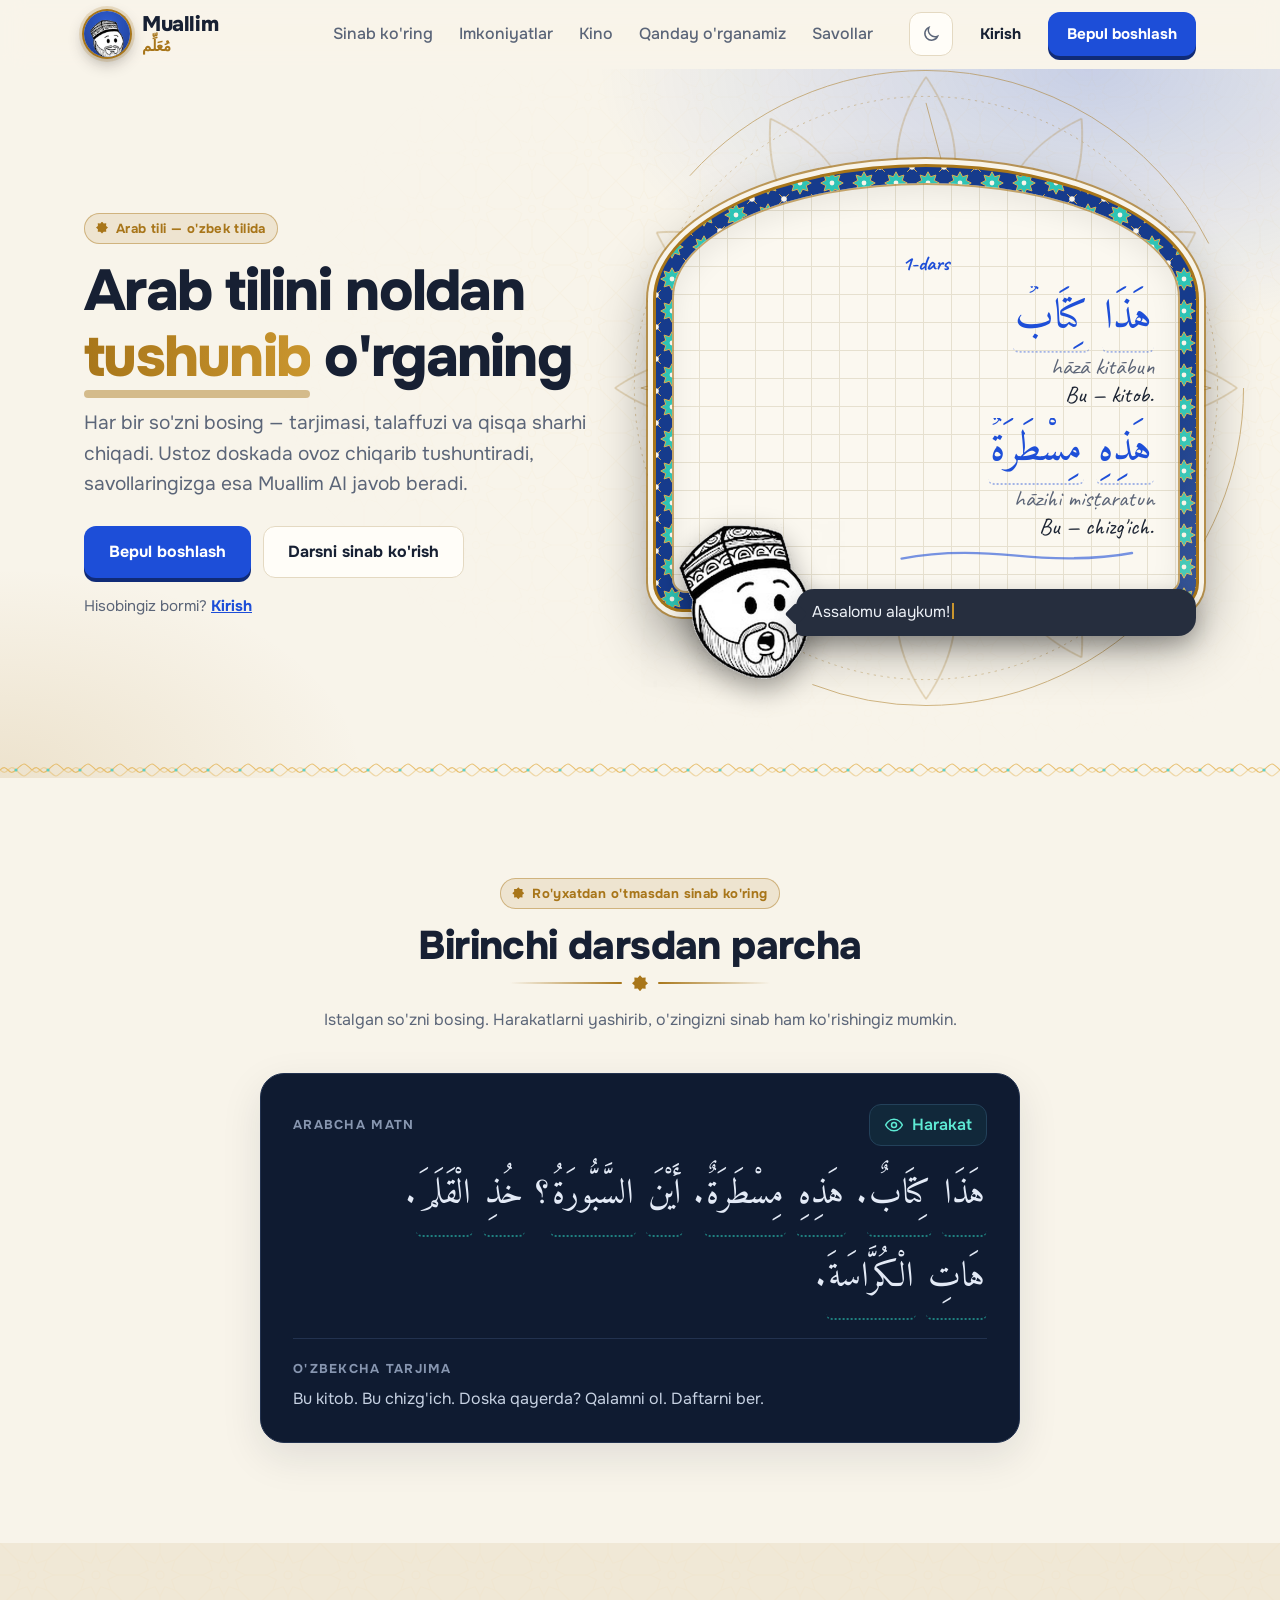
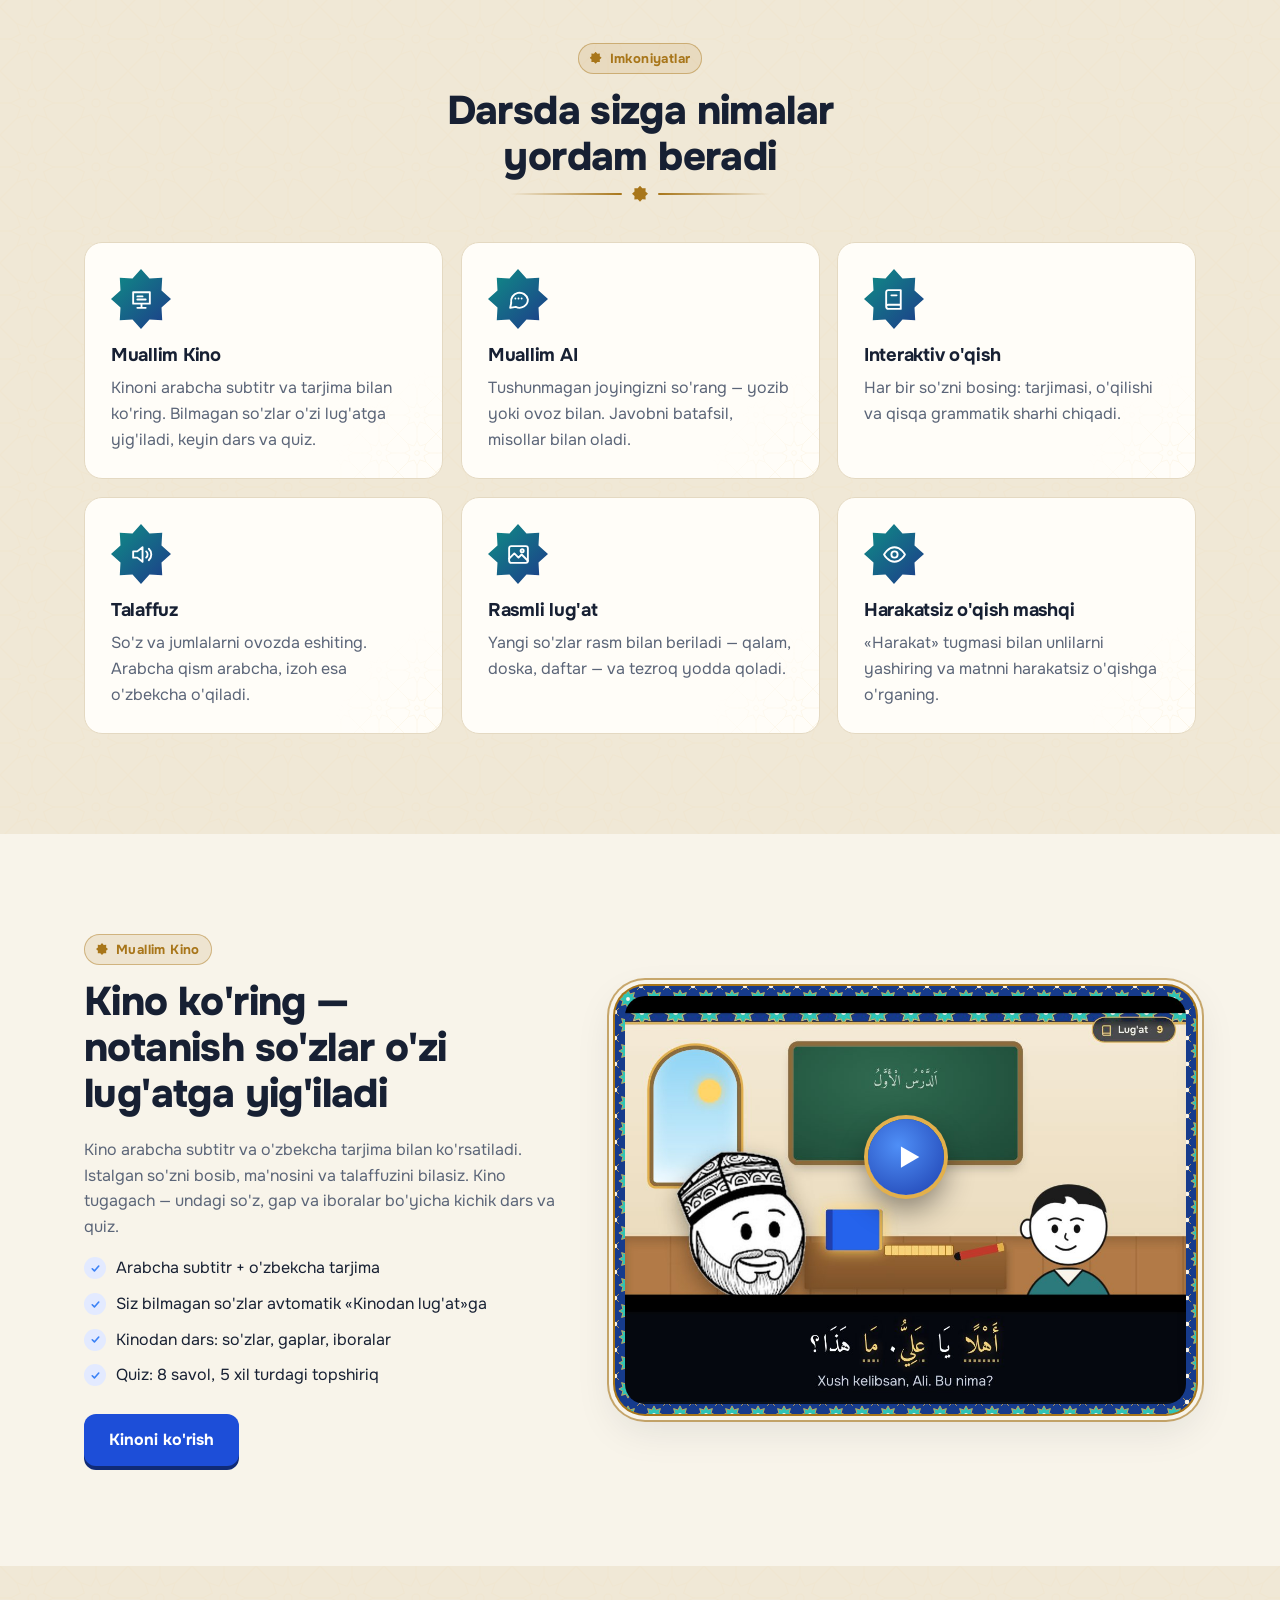
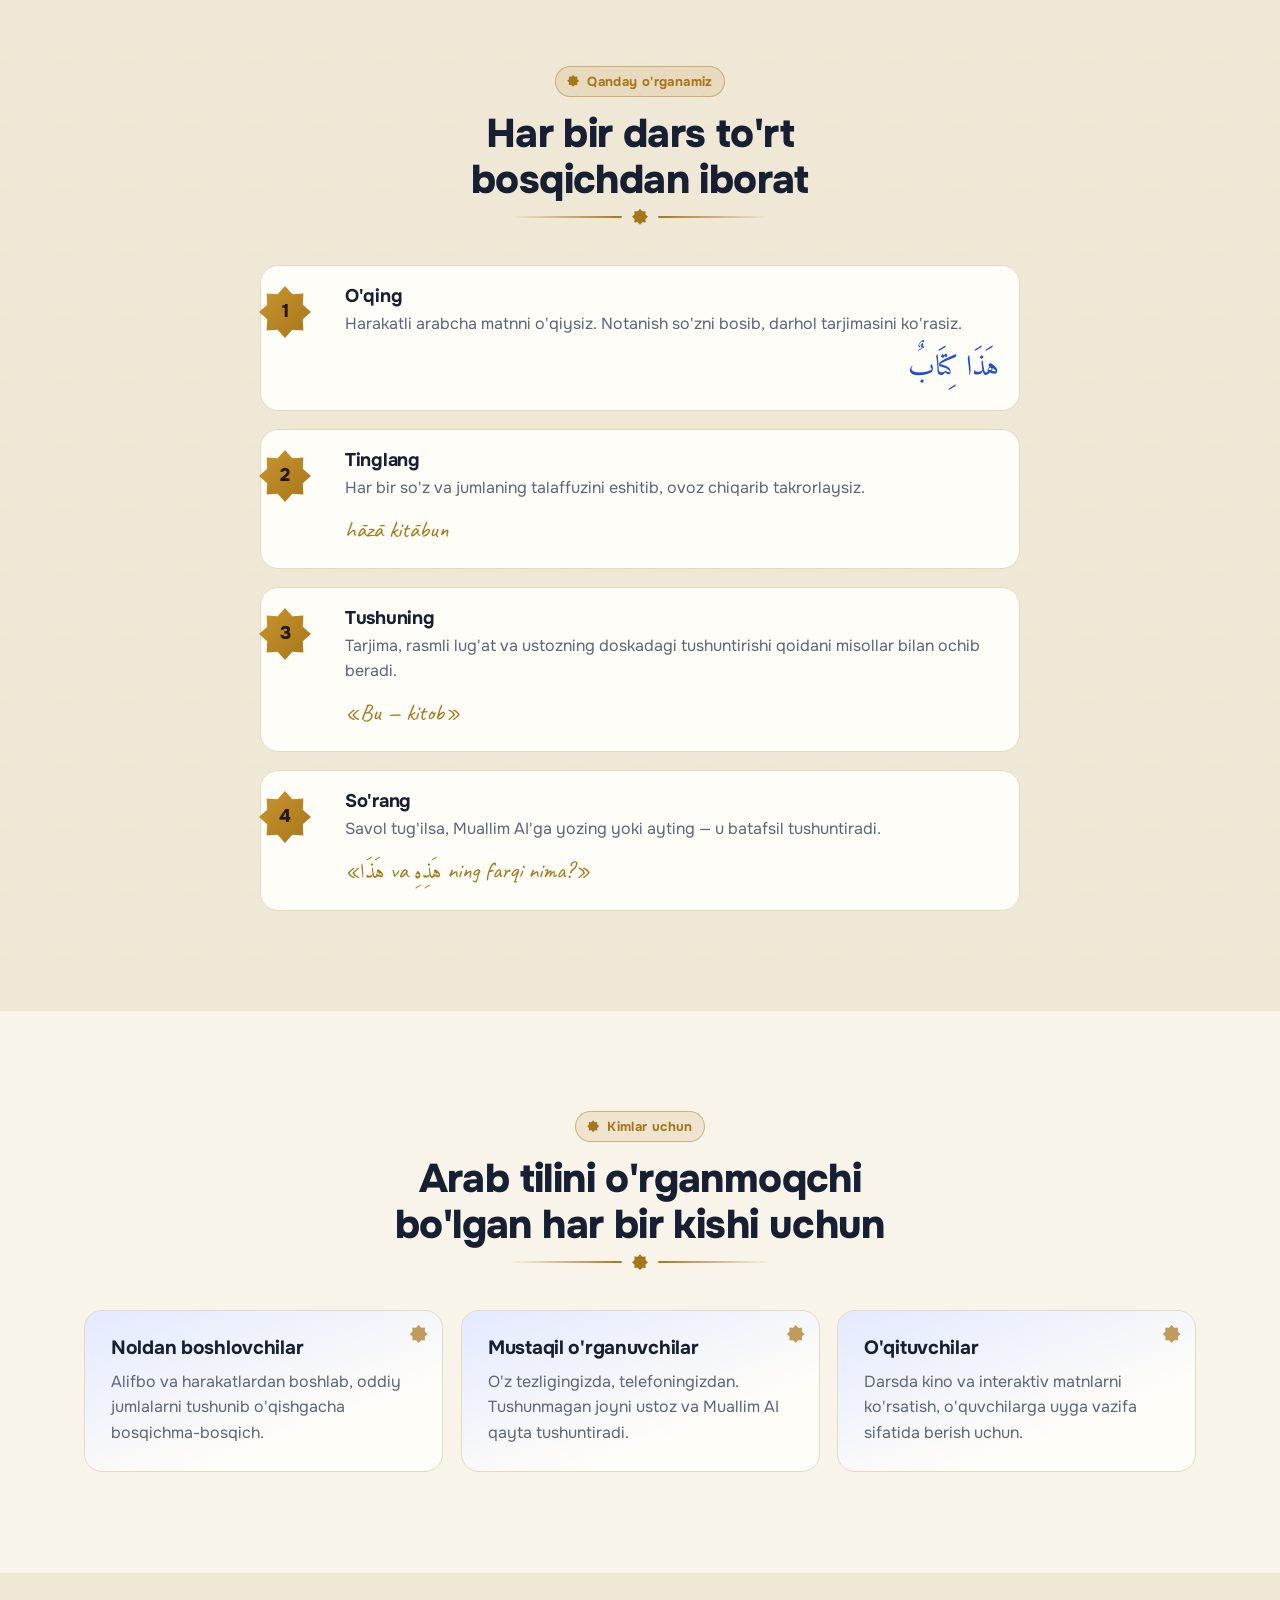
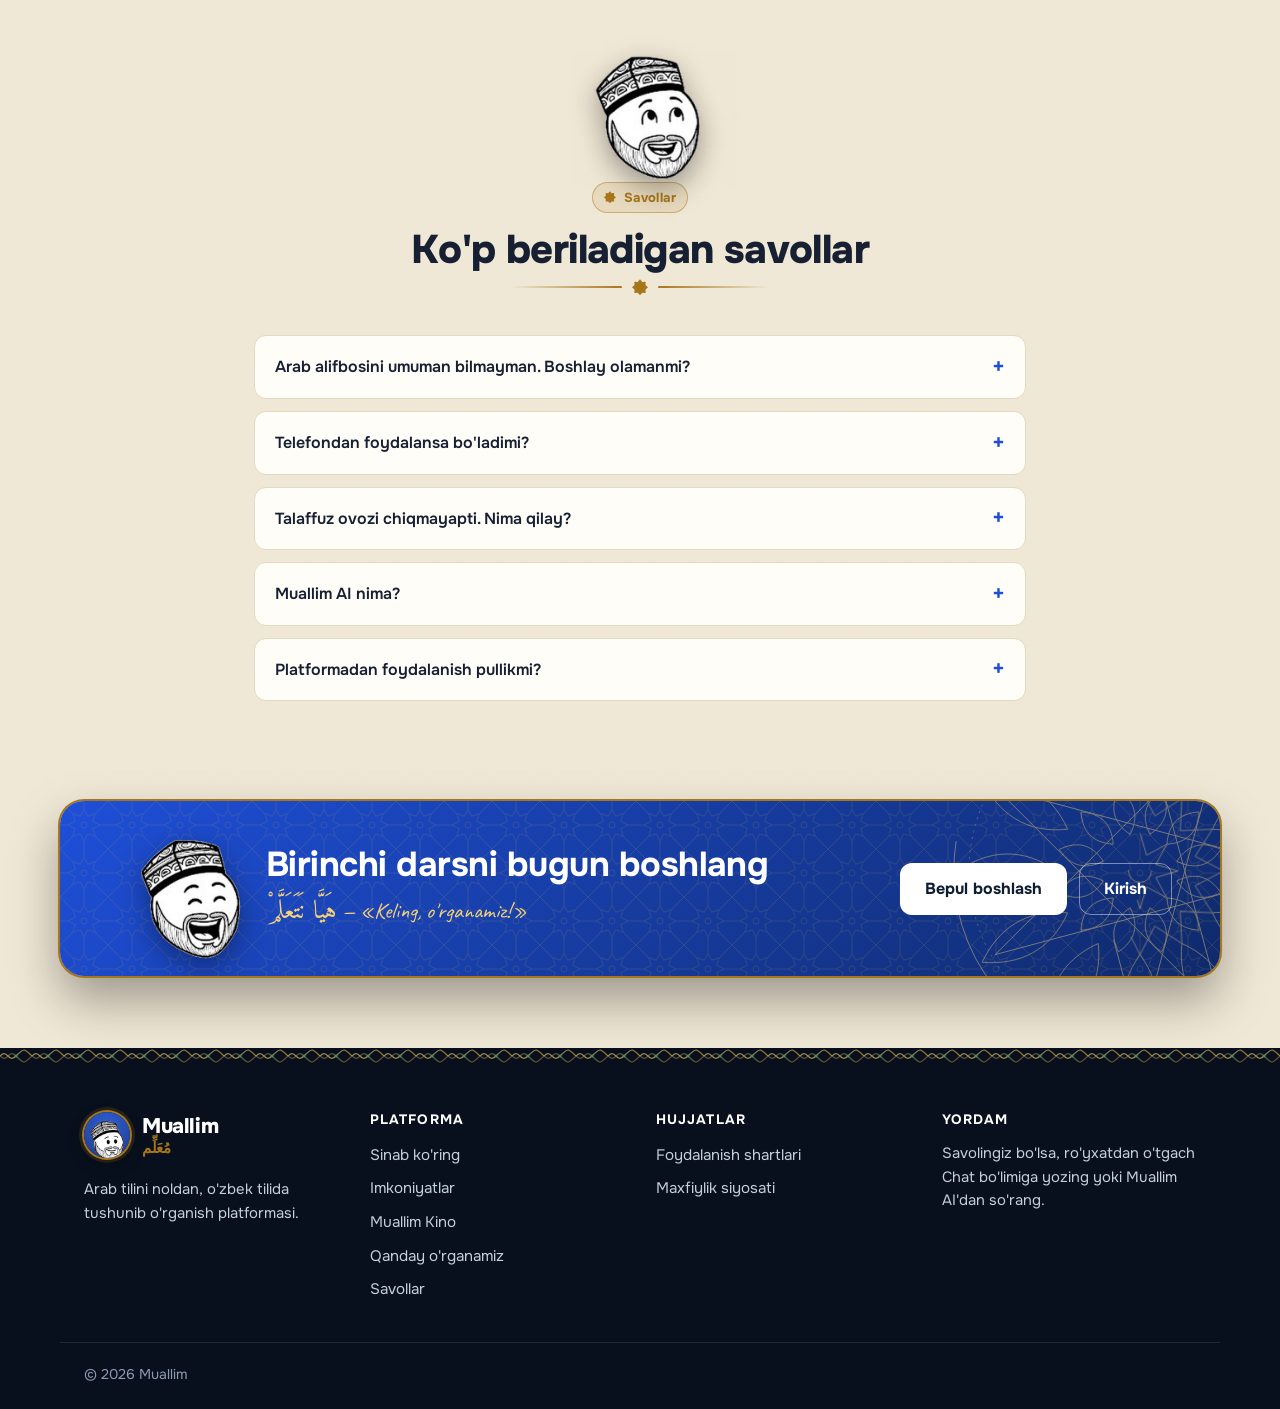
==== commit be287c46: "Muallim Kino: kino ko'rib o'rganish, avtomatik lug'at, dars va quiz - kino.html + kino.js: «Sinfda b" ====
--- a/index.html
+++ b/index.html
@@ -4,7 +4,7 @@
   <meta charset="utf-8">
   <meta name="viewport" content="width=device-width, initial-scale=1, viewport-fit=cover">
   <title>Muallim — arab tilini noldan tushunib o'rganing</title>
-  <meta name="description" content="Muallim — arab tilini noldan, o'zbek tilida tushunib o'rganish platformasi: interaktiv o'qish matnlari, so'z tarjimasi va talaffuzi, kino-darslar va ovozli Muallim AI ustoz.">
+  <meta name="description" content="Muallim — arab tilini noldan, o'zbek tilida tushunib o'rganish platformasi: interaktiv o'qish matnlari, so'z tarjimasi va talaffuzi, arabcha subtitrli kinolar va ovozli Muallim AI ustoz.">
   <meta name="theme-color" content="#0a1222">
   <meta property="og:title" content="Muallim — arab tilini noldan tushunib o'rganing">
   <meta property="og:description" content="So'zni bosing — tarjimasi va talaffuzi chiqadi. Ustoz doskada tushuntiradi, Muallim AI savollaringizga ovoz bilan javob beradi.">
@@ -51,7 +51,7 @@
         <ul class="nav-links">
           <li><a href="#sinab-koring">Sinab ko'ring</a></li>
           <li><a href="#imkoniyatlar">Imkoniyatlar</a></li>
-          <li><a href="#kino-dars">Kino-dars</a></li>
+          <li><a href="#kino-bolim">Kino</a></li>
           <li><a href="#usul">Qanday o'rganamiz</a></li>
           <li><a href="#savollar">Savollar</a></li>
         </ul>
@@ -199,8 +199,8 @@
         <ul class="feature-grid">
           <li class="feature reveal tilt">
             <span class="feature-icon"><svg viewBox="0 0 24 24"><path d="M4 5h16v11H4zM8 20h8M12 16v4"/><path d="M8 9h5M8 12h8"/></svg></span>
-            <h3>Kino-dars</h3>
-            <p>Ustoz mavzuni doskaga yozib, ovoz chiqarib tushuntiradi. Subtitr, qadamlar va tezlikni boshqarish bor.</p>
+            <h3>Muallim Kino</h3>
+            <p>Kinoni arabcha subtitr va tarjima bilan ko'ring. Bilmagan so'zlar o'zi lug'atga yig'iladi, keyin dars va quiz.</p>
           </li>
           <li class="feature reveal tilt">
             <span class="feature-icon"><svg viewBox="0 0 24 24"><path d="M21 12a8 8 0 0 1-11.6 7.1L4 20l1-4.6A8 8 0 1 1 21 12z"/><path d="M9 11h.01M12 11h.01M15 11h.01"/></svg></span>
@@ -231,42 +231,30 @@
       </div>
     </section>
 
-    <!-- ============ KINO-DARS ============ -->
-    <section class="section kino" id="kino-dars" aria-labelledby="kino-title">
+    <!-- ============ MUALLIM KINO ============ -->
+    <section class="section kino" id="kino-bolim" aria-labelledby="kino-title">
       <div class="container kino-inner">
         <div class="kino-text reveal">
-          <p class="eyebrow"><i class="star8" aria-hidden="true"></i>Kino-dars</p>
-          <h2 id="kino-title">Ustoz mavzuni doskada, ovoz chiqarib tushuntiradi</h2>
-          <p>Har bir mavzu qadamlarga bo'lingan: ustoz gapiradi, doskaga misollar yoziladi, pastda subtitr chiqadi.
-            Tushunmagan joyni qayta eshitasiz, tezlikni o'zgartirasiz yoki «Soddaroq tushuntir» deysiz.</p>
+          <p class="eyebrow"><i class="star8" aria-hidden="true"></i>Muallim Kino</p>
+          <h2 id="kino-title">Kino ko'ring — notanish so'zlar o'zi lug'atga yig'iladi</h2>
+          <p>Kino arabcha subtitr va o'zbekcha tarjima bilan ko'rsatiladi. Istalgan so'zni bosib, ma'nosini va talaffuzini bilasiz.
+            Kino tugagach — undagi so'z, gap va iboralar bo'yicha kichik dars va quiz.</p>
           <ul class="ticks">
-            <li>Ovoz + subtitr + doska — bir vaqtda</li>
-            <li>Har bir misolni bosib, alohida tinglash</li>
-            <li>Savolingizga Muallim AI yangi dars tuzib beradi</li>
+            <li>Arabcha subtitr + o'zbekcha tarjima</li>
+            <li>Siz bilmagan so'zlar avtomatik «Kinodan lug'at»ga</li>
+            <li>Kinodan dars: so'zlar, gaplar, iboralar</li>
+            <li>Quiz: 8 savol, 5 xil turdagi topshiriq</li>
           </ul>
-        </div>
-
-        <div class="kino-frame reveal">
-          <div class="kino-screen" id="kino">
-            <div class="kino-board">
-              <p class="kino-topic"><span lang="ar" dir="rtl">حُرُوفُ الْجَرِّ</span> · Jarr harflari</p>
-              <p class="kino-step" id="kino-step"></p>
-              <ul class="kino-lines" id="kino-lines"></ul>
-            </div>
-            <div class="kino-tutor">
-              <img class="ustoz-img ustoz-sm" id="kino-ustoz" data-mood="tabassum" src="assets/img/ustoz/tabassum.png" alt="" width="230" height="156" loading="lazy">
-              <p class="kino-sub" id="kino-sub" aria-live="polite"></p>
-            </div>
-            <div class="kino-bar">
-              <button class="kino-play" id="kino-play" type="button" aria-pressed="false" aria-label="Ovoz bilan tinglash">
-                <svg class="i-play" viewBox="0 0 24 24" aria-hidden="true"><path d="M7 4.5v15l13-7.5z"/></svg>
-                <svg class="i-pause" viewBox="0 0 24 24" aria-hidden="true"><rect x="6" y="4.5" width="4" height="15" rx="1.2"/><rect x="14" y="4.5" width="4" height="15" rx="1.2"/></svg>
-              </button>
-              <div class="kino-segs" id="kino-segs"></div>
-              <span class="kino-count" id="kino-count">1 / 3</span>
-            </div>
-          </div>
-        </div>
+          <a class="btn btn-primary btn-lg btn-shine" href="kino.html">Kinoni ko'rish</a>
+        </div>
+
+        <a class="kino-preview reveal" href="kino.html" aria-label="«Sinfda birinchi kun» kinosini ko'rish">
+          <img src="assets/img/kino-kadr.jpg" alt="Kinodan kadr: ustoz va Ali sinfda, pastda arabcha subtitr va o'zbekcha tarjima" width="1065" height="774" loading="lazy">
+          <span class="kp-play" aria-hidden="true"><svg viewBox="0 0 24 24"><path d="M7 4.5v15l13-7.5z"/></svg></span>
+          <span class="kp-chip c1" aria-hidden="true"><b lang="ar" dir="rtl">أَهْلًا</b>xush kelibsiz</span>
+          <span class="kp-chip c2" aria-hidden="true"><b lang="ar" dir="rtl">عَلِيٌّ</b>Ali</span>
+          <span class="kp-chip c3" aria-hidden="true"><b lang="ar" dir="rtl">مَا</b>nima?</span>
+        </a>
       </div>
     </section>
 
@@ -300,7 +288,7 @@
             <span class="path-num">3</span>
             <div>
               <h3>Tushuning</h3>
-              <p>Tarjima, rasmli lug'at va kino-dars qoidani misollar bilan ochib beradi.</p>
+              <p>Tarjima, rasmli lug'at va ustozning doskadagi tushuntirishi qoidani misollar bilan ochib beradi.</p>
               <p class="path-uz">«Bu — kitob»</p>
             </div>
           </li>
@@ -335,7 +323,7 @@
           </li>
           <li class="audience reveal tilt">
             <h3>O'qituvchilar</h3>
-            <p>Darsda kino-dars va interaktiv matnlarni ko'rsatish, o'quvchilarga uyga vazifa sifatida berish uchun.</p>
+            <p>Darsda kino va interaktiv matnlarni ko'rsatish, o'quvchilarga uyga vazifa sifatida berish uchun.</p>
           </li>
         </ul>
       </div>
@@ -419,7 +407,7 @@
         <ul>
           <li><a href="#sinab-koring">Sinab ko'ring</a></li>
           <li><a href="#imkoniyatlar">Imkoniyatlar</a></li>
-          <li><a href="#kino-dars">Kino-dars</a></li>
+          <li><a href="kino.html">Muallim Kino</a></li>
           <li><a href="#usul">Qanday o'rganamiz</a></li>
           <li><a href="#savollar">Savollar</a></li>
         </ul>
--- a/assets/css/style.css
+++ b/assets/css/style.css
@@ -101,6 +101,8 @@
 button { font: inherit; color: inherit; }
 :focus-visible { outline: 3px solid var(--primary); outline-offset: 3px; border-radius: 6px; }
 [lang="ar"] { font-family: var(--font-ar); }
+/* Aralash matnda arabcha bo'laklar tartibi buzilmasin */
+span[dir="rtl"], .ar[dir="rtl"] { unicode-bidi: isolate; }
 
 .container { width: 100%; max-width: 1160px; margin: 0 auto; padding: 0 16px; }
 @media (min-width: 640px) { .container { padding: 0 24px; } }
@@ -478,66 +480,47 @@
 .footer-bottom { border-top: 1px solid rgba(255, 255, 255, .1); padding-top: 20px; padding-bottom: 24px; }
 .footer-bottom p { margin: 0; font-size: .88rem; color: #8d9bb2; }
 
-/* ---------- Kino-dars namoyishi ---------- */
+/* ---------- Muallim Kino bo'limi (bosh sahifa) ---------- */
 .kino-inner { display: grid; gap: 36px; align-items: center; }
 @media (min-width: 960px) { .kino-inner { grid-template-columns: .9fr 1.1fr; gap: 56px; } }
 .kino-text h2 { font-size: clamp(1.7rem, 1.2rem + 1.8vw, 2.5rem); font-weight: 800; }
 .kino-text > p { color: var(--muted); }
-.ticks { display: grid; gap: 10px; }
+.ticks { display: grid; gap: 10px; margin-bottom: 26px; }
 .ticks li { display: flex; gap: 10px; align-items: flex-start; }
 .ticks li::before {
   content: ""; flex: none; width: 22px; height: 22px; margin-top: 2px; border-radius: 50%;
   background: var(--primary-soft) url("data:image/svg+xml,%3Csvg xmlns='http://www.w3.org/2000/svg' viewBox='0 0 24 24' fill='none' stroke='%233b82f6' stroke-width='3' stroke-linecap='round' stroke-linejoin='round'%3E%3Cpath d='M6 12.5l4 4 8-9'/%3E%3C/svg%3E") center / 13px no-repeat;
 }
-
-.kino-screen {
-  border-radius: 24px; overflow: hidden;
-  background: var(--paper); color: var(--ink);
-  box-shadow: var(--shadow), 0 0 0 1px var(--line);
-}
-.kino-board {
-  min-height: 230px; padding: 20px 20px 10px;
-  background-image: linear-gradient(var(--paper-grid) 1px, transparent 1px), linear-gradient(90deg, var(--paper-grid) 1px, transparent 1px);
-  background-size: 26px 26px; background-position: -1px -1px;
-}
-.kino-topic { margin: 0; text-align: center; font-family: var(--font-hand); font-size: 1.3rem; color: var(--ink-soft); }
-.kino-topic [lang="ar"] { color: var(--chalk); font-size: 1.25em; }
-.kino-step { margin: 8px 0 10px; font-family: var(--font-hand); font-size: 1.45rem; font-weight: 700; }
-.kino-lines { display: grid; gap: 6px; }
-.kino-lines li { display: grid; grid-template-columns: minmax(0, 1fr) auto; gap: 0 12px; align-items: baseline; }
-.kl-ar { grid-column: 1 / -1; justify-self: end; font-family: var(--font-ar); font-size: 1.9rem; line-height: 1.5; color: var(--chalk); }
-.kl-tl { font-family: var(--font-hand); font-size: 1.2rem; color: var(--ink-soft); min-width: 0; }
-.kl-uz { font-family: var(--font-hand); font-size: 1.25rem; text-align: end; }
-.kino-screen.is-anim .kino-step { animation: fade-in .4s both; }
-.kino-screen.is-anim .kino-lines li { animation: fade-in .5s both; animation-delay: calc(.25s + var(--k) * .45s); }
-.kino-screen.is-anim .kl-ar { animation: write-rtl .9s steps(12, end) both; animation-delay: calc(.25s + var(--k) * .45s); }
-
-.kino-tutor { display: flex; align-items: flex-end; gap: 10px; padding: 0 14px 12px; }
-.ustoz.ustoz-sm { width: 64px; height: 64px; animation: none; }
-.kino-sub {
-  flex: 1; min-width: 0; margin: 0; padding: 10px 14px; border-radius: 16px 16px 16px 6px;
-  background: var(--bubble); color: var(--bubble-text); font-size: .95rem; line-height: 1.5;
-}
-.kino-sub [lang="ar"] { font-family: var(--font-ar); font-size: 1.25em; color: #fcd34d; }
-.kino-screen.is-anim .kino-sub { animation: fade-in .45s .15s both; }
-
-.kino-bar { display: flex; align-items: center; gap: 12px; padding: 12px 14px; background: #fff; border-top: 1px solid #ebe6d8; }
-.kino-play {
-  flex: none; width: 48px; height: 48px; display: grid; place-items: center;
-  border: 0; border-radius: 14px; background: #2563eb; color: #fff; cursor: pointer;
-  box-shadow: 0 3px 0 #1e40af;
-}
-.kino-play svg { width: 22px; height: 22px; fill: currentColor; }
-.kino-play .i-pause { display: none; }
-.kino-play[aria-pressed="true"] .i-play { display: none; }
-.kino-play[aria-pressed="true"] .i-pause { display: block; }
-.kino-segs { flex: 1; display: flex; gap: 6px; min-width: 0; }
-.kino-seg { flex: 1; height: 8px; padding: 0; border: 0; border-radius: 99px; background: #e3e6ee; cursor: pointer; position: relative; overflow: hidden; }
-.kino-seg > i { position: absolute; inset: 0 auto 0 0; width: 0; background: #2563eb; border-radius: inherit; }
-.kino-seg.done > i { width: 100%; }
-.kino-screen.is-anim .kino-seg.now > i { animation: seg 6.5s linear forwards; }
-@keyframes seg { to { width: 100%; } }
-.kino-count { flex: none; color: #5c6577; font-size: .9rem; font-variant-numeric: tabular-nums; }
+.kino-preview {
+  position: relative; display: block; padding: 10px; border-radius: 30px; overflow: hidden;
+  background-color: #163b8c; background-image: var(--naqsh-tile); background-size: 26px 26px;
+  box-shadow: 0 0 0 2px var(--gold), 0 0 0 6px var(--bg), 0 0 0 8px color-mix(in srgb, var(--gold) 60%, transparent), var(--shadow);
+  transition: transform .4s cubic-bezier(.2, .8, .2, 1);
+}
+.kino-preview:hover { transform: translateY(-4px) scale(1.01); }
+.kino-preview img { display: block; width: 100%; height: auto; border-radius: 20px; }
+.kp-play {
+  position: absolute; left: 50%; top: 40%; width: 76px; height: 76px; margin: -38px 0 0 -38px; display: grid; place-items: center;
+  border-radius: 50%; color: #fff; background: radial-gradient(circle at 40% 35%, #4f8ff7, #1e40af);
+  box-shadow: 0 0 0 4px #e3b04b, 0 14px 30px rgba(0, 0, 0, .45); animation: pulse-ring 2.4s ease-in-out infinite;
+}
+.kp-play svg { width: 34px; height: 34px; fill: currentColor; margin-left: 4px; }
+/* So'zlar subtitrdan «Lug'at»ga uchib boradi */
+.kp-chip {
+  position: absolute; left: 42%; top: 80%; display: inline-flex; align-items: baseline; gap: 6px;
+  padding: 3px 10px; border-radius: 999px; background: #e3b04b; color: #1b1405; font-size: .8rem; font-weight: 700;
+  opacity: 0; pointer-events: none; animation: chip-fly 6s cubic-bezier(.5, 0, .3, 1) infinite;
+}
+.kp-chip b { font-family: var(--font-ar); font-size: 1.15rem; }
+.kp-chip.c2 { animation-delay: 2s; left: 52%; }
+.kp-chip.c3 { animation-delay: 4s; left: 34%; }
+@keyframes chip-fly {
+  0% { transform: translateY(0) scale(.6); opacity: 0; }
+  8% { transform: translateY(-14px) scale(1.05); opacity: 1; }
+  22% { transform: translateY(-14px) scale(1); opacity: 1; }
+  45% { left: 84%; top: 6%; transform: scale(.4); opacity: 0; }
+  100% { left: 84%; top: 6%; opacity: 0; }
+}
 
 /* ==========================================================
    Kirish / ro'yxatdan o'tish / parolni tiklash
@@ -943,14 +926,6 @@
   background: var(--gold); clip-path: var(--star8); opacity: .7;
 }
 
-/* Kino-dars: koshinli ramka */
-.kino-frame {
-  padding: 12px; border-radius: 34px;
-  background-color: #163b8c; background-image: var(--naqsh-tile); background-size: 28px 28px;
-  box-shadow: 0 0 0 2px var(--gold), var(--shadow);
-}
-.kino-frame .kino-screen { box-shadow: 0 0 0 2px color-mix(in srgb, var(--gold) 70%, transparent); }
-.ustoz-img.ustoz-sm { width: 150px; margin: 0 -40px -6px -18px; flex: none; }
 
 /* Savollar: o'ylayotgan ustoz */
 .faq-head { position: relative; }
@@ -999,6 +974,327 @@
   .auth-side .bubble { margin-bottom: 30px; font-size: .92rem; }
 }
 
+/* ==========================================================
+   MUALLIM KINO: kino ko'rib o'rganish
+   ========================================================== */
+.film-intro { padding: 40px 0 8px; text-align: center; }
+.film-intro h1 { font-size: clamp(1.9rem, 1.3rem + 2.6vw, 3rem); font-weight: 800; letter-spacing: -.02em; }
+.film-intro .lead { margin: 0 auto; }
+.film { padding: 28px 0 72px; }
+.film-layout { display: grid; gap: 22px; align-items: start; }
+@media (min-width: 1040px) { .film-layout { grid-template-columns: minmax(0, 1fr) 300px; } }
+
+.film-frame {
+  padding: 10px; border-radius: 26px;
+  background-color: #163b8c; background-image: var(--naqsh-tile); background-size: 26px 26px;
+  box-shadow: 0 0 0 2px var(--gold), 0 0 0 6px var(--bg), 0 0 0 8px color-mix(in srgb, var(--gold) 60%, transparent), var(--shadow);
+}
+.film-screen {
+  position: relative; overflow: hidden; aspect-ratio: 16 / 9;
+  border-radius: 18px 18px 0 0; background: #000; cursor: pointer;
+  container-type: inline-size;
+}
+/* Kino lentasi kabi yuqori-pastki qora chiziqlar */
+.film-screen::before, .film-screen::after {
+  content: ""; position: absolute; left: 0; right: 0; height: 5.5%; background: #000; z-index: 3; pointer-events: none;
+  transition: height .6s cubic-bezier(.6, 0, .2, 1);
+}
+.film-screen::before { top: 0; } .film-screen::after { bottom: 0; }
+.film-screen:not(.is-playing)::before, .film-screen:not(.is-playing)::after { height: 0; }
+
+.film-scene { position: absolute; inset: 0; overflow: hidden; }
+.film-cam { position: absolute; inset: 0; transform-origin: 50% 50%; transition: transform 1.2s cubic-bezier(.6, 0, .2, 1); }
+.film-cam[data-shot="wide"]  { transform: none; }
+/* Kadr sahna chetidan chiqmasligi uchun: |siljish| <= 50% - 50%/masshtab */
+.film-cam[data-shot="ustoz"] { transform: scale(1.6) translate(18.5%, -15%); }
+.film-cam[data-shot="ali"]   { transform: scale(1.6) translate(-18.5%, -15%); }
+.film-cam[data-shot="desk"]  { transform: scale(1.75) translate(0, -20%); }
+.film-cam[data-shot="board"] { transform: scale(1.55) translate(0, 15%); }
+.film-screen.is-playing .film-cam { animation: breathe 9s ease-in-out infinite alternate; }
+@keyframes breathe { to { filter: saturate(1.08) brightness(1.02); } }
+
+.sc-wall { position: absolute; inset: 0; background: linear-gradient(#f4ecd9, #e7d7b6); }
+.sc-band { position: absolute; left: 0; right: 0; top: 0; height: 9%; background-color: #163b8c; background-image: var(--naqsh-tile); background-size: 6cqw 6cqw; border-bottom: .5cqw solid #e3b04b; }
+.sc-window {
+  position: absolute; left: 5%; top: 17%; width: 15%; height: 42%;
+  border-radius: 50% 50% 4px 4px / 30% 30% 4px 4px;
+  background: linear-gradient(#8fd3f4, #d9f1fb);
+  box-shadow: 0 0 0 .7cqw #8b6b3d, 0 0 0 1.1cqw #e3b04b, inset 0 -2cqw 3cqw rgba(255, 255, 255, .6);
+  overflow: hidden;
+}
+.sc-sun { position: absolute; right: 18%; top: 22%; width: 4cqw; height: 4cqw; border-radius: 50%; background: #ffd56b; box-shadow: 0 0 2cqw #ffd56b; animation: sun 12s ease-in-out infinite alternate; }
+@keyframes sun { to { transform: translate(-1.5cqw, 1cqw); } }
+.sc-board {
+  position: absolute; left: 30%; top: 16%; width: 40%; height: 36%;
+  border-radius: .8cqw; background: radial-gradient(ellipse at 40% 30%, #2f6a50, #1d4a37);
+  box-shadow: 0 0 0 .9cqw #8b6b3d, 0 1.2cqw 2cqw rgba(0, 0, 0, .25);
+  display: grid; align-content: center; justify-items: center; gap: .6cqw; color: #f5f2e8;
+}
+.sc-board-title { font-family: var(--font-ar); font-size: 2.6cqw; opacity: .8; }
+.sc-board-text { font-family: var(--font-ar); font-size: 6cqw; line-height: 1.2; min-height: 7cqw; text-shadow: 0 0 .3cqw rgba(255, 255, 255, .5); }
+.sc-board-text.is-writing { animation: write-rtl 1.4s steps(10, end) both; }
+.sc-floor { position: absolute; left: 0; right: 0; bottom: 0; height: 24%; background: repeating-linear-gradient(90deg, #b07a46 0 8cqw, #a4703f 8cqw 8.3cqw); box-shadow: inset 0 1cqw 1.6cqw rgba(0, 0, 0, .15); }
+.sc-desk {
+  position: absolute; left: 32%; bottom: 7%; width: 36%; height: 15%;
+  border-radius: .8cqw .8cqw .3cqw .3cqw; background: linear-gradient(#9a6735, #7d5229);
+  box-shadow: 0 1cqw 1.4cqw rgba(0, 0, 0, .3);
+}
+.sc-obj { position: absolute; bottom: 72%; transition: transform .5s cubic-bezier(.3, 1.6, .5, 1), filter .4s; }
+.sc-obj.is-focus { transform: translateY(-1.4cqw) scale(1.12); filter: drop-shadow(0 0 1.2cqw #ffd56b); }
+.sc-book { left: 12%; width: 9cqw; height: 6.5cqw; }
+.sc-book i { position: absolute; inset: 0; border-radius: .4cqw; background: linear-gradient(90deg, #1e40af 0 12%, #2563eb 12%); box-shadow: inset -.5cqw 0 0 #e3b04b; }
+.sc-ruler { left: 40%; width: 12cqw; height: 1.8cqw; }
+.sc-ruler i { position: absolute; inset: 0; border-radius: .3cqw; background: repeating-linear-gradient(90deg, #f6d27a 0 1.1cqw, #b7791f 1.1cqw 1.2cqw); box-shadow: 0 0 0 .15cqw #8b5e14; }
+.sc-pen { left: 74%; width: 9cqw; height: 1.4cqw; transform: rotate(-12deg); }
+.sc-pen.is-focus { transform: rotate(-12deg) translateY(-1.4cqw) scale(1.15); }
+.sc-pen i { position: absolute; inset: 0; border-radius: 1cqw .2cqw .2cqw 1cqw; background: linear-gradient(90deg, #111 0 12%, #c0392b 12% 88%, #e3b04b 88%); }
+.sc-ustoz { position: absolute; left: -3%; bottom: -2%; width: 44%; height: auto; transform-origin: 50% 100%; }
+.sc-ali { position: absolute; right: 10%; bottom: 0; width: 22%; height: auto; }
+.film-screen.is-playing .sc-ustoz, .film-screen.is-playing .sc-ali { animation: idle-bob 3.6s ease-in-out infinite; }
+.film-screen.is-playing .sc-ali { animation-delay: -1.8s; }
+@keyframes idle-bob { 50% { transform: translateY(-.6cqw); } }
+.ali-mouth { display: none; }
+.sc-ali.is-talking .ali-smile { display: none; }
+.sc-ali.is-talking .ali-mouth { display: block; transform-box: fill-box; transform-origin: 50% 50%; animation: talk .2s ease-in-out infinite alternate; }
+.ali-eyes { transform-box: fill-box; transform-origin: 50% 50%; animation: blink 4s 1s infinite; }
+.sc-ali.is-talking .ali-head { transform-box: fill-box; transform-origin: 50% 90%; animation: nod 1.6s ease-in-out infinite; }
+
+/* Sarlavha kartochkasi va «Tamom» */
+.film-title, .film-end {
+  position: absolute; inset: 0; z-index: 4; display: grid; place-content: center; justify-items: center; gap: .6em; text-align: center;
+  padding: 16px; color: #f5f2e8;
+  background: radial-gradient(ellipse at 50% 40%, rgba(22, 59, 140, .92), rgba(6, 12, 26, .96));
+}
+.film-title::before, .film-end::before {
+  content: ""; position: absolute; inset: 0; z-index: -1; background-image: var(--naqsh-girih); background-size: 50px 50px; opacity: .14;
+}
+.film-title { transition: opacity .7s, visibility 0s linear .7s; }
+.film-title.is-gone { opacity: 0; visibility: hidden; }
+.ft-brand { margin: 0; color: var(--gold-2); font-weight: 700; letter-spacing: .12em; text-transform: uppercase; font-size: clamp(.7rem, 1.6cqw, 1rem); }
+.ft-ar, .fe-ar { margin: 0; font-family: var(--font-ar); font-size: clamp(1.6rem, 5.5cqw, 3.4rem); color: #f6d27a; line-height: 1.3; animation: fade-in 1s .2s both; }
+.ft-uz, .fe-uz { margin: 0; font-family: var(--font-hand); font-size: clamp(1.2rem, 3.4cqw, 2rem); }
+.ft-play {
+  width: clamp(56px, 11cqw, 88px); height: clamp(56px, 11cqw, 88px); margin-top: .4em; display: grid; place-items: center;
+  border: 0; border-radius: 50%; cursor: pointer; color: #fff;
+  background: radial-gradient(circle at 40% 35%, #4f8ff7, #1e40af);
+  box-shadow: 0 0 0 4px #e3b04b, 0 0 0 10px rgba(227, 176, 75, .2), 0 14px 30px rgba(0, 0, 0, .5);
+  animation: pulse-ring 2.4s ease-in-out infinite;
+}
+.ft-play svg { width: 42%; height: 42%; fill: currentColor; margin-left: 6%; }
+@keyframes pulse-ring { 50% { box-shadow: 0 0 0 4px #e3b04b, 0 0 0 18px rgba(227, 176, 75, .06), 0 14px 30px rgba(0, 0, 0, .5); } }
+.ft-hint { margin: 0; color: #a9b6cc; font-size: clamp(.72rem, 1.6cqw, .9rem); }
+.film-end { animation: fade-in .6s both; }
+.fe-sum { margin: .2em 0 .4em; color: #d5dceb; font-size: clamp(.85rem, 2cqw, 1.05rem); }
+.fe-sum b { color: #f6d27a; font-size: 1.3em; }
+.fe-actions { display: flex; flex-wrap: wrap; gap: 10px; justify-content: center; }
+@container (max-width: 420px) { .fe-actions .btn { min-height: 42px; padding: 0 14px; font-size: .9rem; } }
+
+.film-count {
+  position: absolute; top: 7%; right: 2%; z-index: 5; display: inline-flex; align-items: center; gap: 6px;
+  padding: 5px 10px; border-radius: 999px; background: rgba(6, 12, 26, .72); color: #f5f2e8; font-size: .8rem; font-weight: 600;
+  box-shadow: 0 0 0 1.5px #e3b04b; backdrop-filter: blur(4px);
+}
+.film-count svg { width: 16px; height: 16px; fill: none; stroke: #f6d27a; stroke-width: 2; }
+.film-count b { min-width: 1.4em; text-align: center; color: #f6d27a; font-variant-numeric: tabular-nums; }
+.film-count.is-bump { animation: bump .5s cubic-bezier(.3, 1.8, .5, 1); }
+@keyframes bump { 40% { transform: scale(1.25); } }
+.fly-plus {
+  position: absolute; z-index: 6; left: 50%; bottom: 10%; padding: 2px 10px; border-radius: 999px;
+  background: #e3b04b; color: #1b1405; font-weight: 800; font-size: .9rem; pointer-events: none;
+  animation: fly 1.2s cubic-bezier(.5, 0, .3, 1) forwards;
+}
+@keyframes fly {
+  0% { transform: translate(-50%, 0) scale(.6); opacity: 0; }
+  20% { transform: translate(-50%, -20px) scale(1.1); opacity: 1; }
+  100% { left: 92%; bottom: 86%; transform: translate(-50%, 0) scale(.5); opacity: 0; }
+}
+
+/* Subtitrlar */
+.film-subs { position: relative; min-height: 112px; padding: 14px 16px 12px; background: #05080f; text-align: center; }
+.sub-ar { margin: 0; font-family: var(--font-ar); font-size: clamp(1.4rem, 1.1rem + 1.3vw, 2.1rem); line-height: 1.8; color: #fff; }
+.sub-uz { margin: 2px 0 0; color: #c9d3e3; font-size: clamp(.95rem, .9rem + .3vw, 1.1rem); }
+.film-subs.is-in .sub-ar, .film-subs.is-in .sub-uz { animation: sub-in .35s ease-out both; }
+.film-subs.is-in .sub-uz { animation-delay: .08s; }
+@keyframes sub-in { from { opacity: 0; transform: translateY(6px); } }
+.film-subs[data-mode="ar"] .sub-uz, .film-subs[data-mode="none"] .sub-uz, .film-subs[data-mode="none"] .sub-ar { visibility: hidden; }
+.sub-w {
+  all: unset; cursor: pointer; padding: 0 3px; border-radius: 6px;
+  -webkit-tap-highlight-color: transparent; touch-action: manipulation;
+  transition: background-color .15s, color .15s;
+}
+.sub-w:hover { background: rgba(255, 255, 255, .1); }
+.sub-w.is-new { color: #f6d27a; text-decoration: underline dotted rgba(246, 210, 122, .7); text-underline-offset: 10px; text-shadow: 0 0 12px rgba(246, 210, 122, .35); }
+.sub-w.is-active { background: rgba(227, 176, 75, .25); }
+.sub-w:focus-visible { outline: 2px solid #f6d27a; outline-offset: 2px; }
+.sub-p { color: #fff; }
+
+.film-wcard {
+  position: absolute; z-index: 8; left: 50%; bottom: calc(100% - 10px); transform: translateX(-50%);
+  width: min(360px, calc(100% - 24px)); padding: 14px 16px 16px; border-radius: 16px; text-align: left;
+  background: #f8fafc; color: #0f172a; box-shadow: 0 0 0 2px #e3b04b, 0 20px 50px rgba(0, 0, 0, .55);
+  animation: pop-in .2s ease-out;
+}
+.wc-head { display: flex; align-items: center; gap: 12px; }
+.wc-play { flex: none; width: 44px; height: 44px; display: grid; place-items: center; border: 0; border-radius: 50%; background: #0f766e; color: #fff; cursor: pointer; }
+.wc-play svg { width: 20px; height: 20px; fill: currentColor; }
+.wc-ar { flex: 1; text-align: right; font-family: var(--font-ar); font-size: 1.8rem; font-weight: 700; }
+.wc-close { flex: none; width: 36px; height: 36px; border: 0; border-radius: 50%; background: #e2e8f0; color: #334155; font-size: 1.2rem; cursor: pointer; }
+.wc-tl { margin: 6px 0 0; color: #0f766e; font-weight: 600; }
+.wc-uz { margin: 2px 0 0; font-size: 1.15rem; font-weight: 700; }
+.wc-izoh { margin: 8px 0 0; padding-top: 8px; border-top: 1px solid #e2e8f0; color: #334155; font-size: .92rem; }
+.wc-izoh .ar { font-family: var(--font-ar); font-size: 1.2em; }
+.wc-actions { display: flex; gap: 8px; margin-top: 12px; }
+.wc-actions button { flex: 1; min-height: 42px; border-radius: 10px; font-weight: 700; cursor: pointer; border: 1.5px solid #cbd5e1; background: #fff; color: #0f172a; }
+.wc-actions button[aria-pressed="true"] { background: #e0f2f1; border-color: #0f766e; color: #0f766e; }
+
+/* Boshqaruv paneli */
+.film-controls { display: flex; flex-wrap: wrap; align-items: center; gap: 8px; padding: 10px 12px; border-radius: 0 0 18px 18px; background: #0b111d; }
+.fc-btn {
+  flex: none; min-width: 42px; height: 42px; padding: 0 10px; display: grid; place-items: center;
+  border: 1px solid #1f2b42; border-radius: 12px; background: #111a2c; color: #e6ecf7; cursor: pointer; font-weight: 700; font-size: .85rem;
+}
+.fc-btn:hover { border-color: #e3b04b; }
+.fc-btn svg { width: 20px; height: 20px; fill: none; stroke: currentColor; stroke-width: 2; stroke-linecap: round; stroke-linejoin: round; }
+.fc-play { width: 52px; height: 48px; background: #2563eb; border-color: transparent; }
+.fc-play svg { fill: currentColor; stroke: none; width: 24px; height: 24px; }
+.fc-play .i-pause, .fc-sound .i-off { display: none; }
+.fc-play[aria-pressed="true"] .i-play, .fc-sound[aria-pressed="true"] .i-on { display: none; }
+.fc-play[aria-pressed="true"] .i-pause, .fc-sound[aria-pressed="true"] .i-off { display: block; }
+.fc-sound[aria-pressed="true"] { color: #f87171; }
+.fc-harakat { font-family: var(--font-ar); font-size: 1.1rem; }
+.fc-harakat[aria-pressed="false"] { color: #64748b; text-decoration: line-through; }
+.film-pbar { flex: 1 1 160px; display: flex; gap: 3px; min-width: 0; }
+.pb-seg { flex: 1; height: 8px; padding: 0; border: 0; border-radius: 99px; background: #243149; cursor: pointer; position: relative; overflow: hidden; }
+.pb-seg > i { position: absolute; inset: 0; width: 0; background: linear-gradient(90deg, #2ec4b6, #e3b04b); border-radius: inherit; transition: width .3s; }
+.pb-seg.done > i { width: 100%; }
+.pb-seg.now > i { width: 50%; animation: seg-now 1.2s ease-in-out infinite alternate; }
+@keyframes seg-now { to { width: 100%; } }
+.film-time { flex: none; color: #9fb0c9; font-size: .85rem; font-variant-numeric: tabular-nums; }
+.fc-group { display: flex; gap: 6px; margin-left: auto; }
+@media (max-width: 640px) {
+  .film-pbar { order: 10; flex-basis: 100%; }
+  .fc-group { margin-left: 0; }
+  .film-time { margin-left: auto; }
+}
+
+/* Lug'at paneli */
+.film-lugat {
+  position: sticky; top: calc(var(--header-h) + 16px);
+  padding: 18px; border-radius: 22px; background: var(--surface); border: 1px solid var(--line);
+  box-shadow: var(--shadow);
+}
+.fl-head { display: flex; align-items: center; justify-content: space-between; gap: 10px; }
+.fl-head h2 { margin: 0; font-size: 1.2rem; }
+.fl-n { color: var(--gold); }
+.fl-n .star8 { width: 18px; height: 18px; margin: 0; }
+.fl-hint { color: var(--muted); font-size: .88rem; margin: 6px 0 12px; }
+.fl-list { display: flex; flex-wrap: wrap; gap: 8px; max-height: 340px; overflow-y: auto; padding: 2px; margin-bottom: 12px; }
+.fl-list li.is-new { animation: chip-in .6s cubic-bezier(.3, 1.6, .5, 1) both; }
+@keyframes chip-in { from { transform: scale(.3) rotate(-10deg); opacity: 0; } }
+.lg-item {
+  all: unset; box-sizing: border-box; cursor: pointer; display: inline-flex; flex-direction: column; align-items: center;
+  padding: 6px 12px; border-radius: 12px; background: var(--primary-soft); border: 1px solid color-mix(in srgb, var(--gold) 35%, var(--line));
+}
+.lg-item:hover { border-color: var(--gold); }
+.lg-item:focus-visible { outline: 3px solid var(--primary); outline-offset: 2px; }
+.lg-ar { font-family: var(--font-ar); font-size: 1.25rem; line-height: 1.5; color: var(--gold-2); }
+:root[data-theme="light"] .lg-ar { color: var(--lapis); }
+@media (prefers-color-scheme: light) { :root:not([data-theme="dark"]) .lg-ar { color: var(--lapis); } }
+.lg-uz { font-size: .78rem; color: var(--muted); }
+.fl-empty { color: var(--muted); font-size: .9rem; font-style: italic; }
+@media (max-width: 1039px) { .film-lugat { position: static; } }
+
+/* Dars */
+.ls-wrap { position: relative; }
+.ls-lock { position: absolute; inset: 0; z-index: 2; display: grid; place-content: center; justify-items: center; gap: 12px; text-align: center; padding: 20px; }
+.ls-lock p { max-width: 30rem; margin: 0; font-weight: 600; }
+.film-lesson.is-locked .ls-content { filter: blur(7px); opacity: .5; pointer-events: none; user-select: none; min-height: 280px; }
+.film-lesson:not(.is-locked) .ls-lock { display: none; }
+.ls-tabs { display: flex; gap: 6px; flex-wrap: wrap; justify-content: center; margin-bottom: 22px; }
+.ls-tab {
+  min-height: 44px; padding: 0 18px; border-radius: 999px; border: 1.5px solid var(--line); background: var(--surface); color: var(--text);
+  font-weight: 700; cursor: pointer;
+}
+.ls-tab b { margin-left: 4px; padding: 1px 8px; border-radius: 99px; background: var(--primary-soft); color: var(--primary); font-size: .8rem; }
+.ls-tab[aria-selected="true"] { border-color: var(--gold); background: color-mix(in srgb, var(--gold) 14%, var(--surface)); }
+.ls-grid { display: grid; gap: 14px; grid-template-columns: repeat(auto-fill, minmax(min(100%, 250px), 1fr)); }
+.ls-card { padding: 16px; border-radius: 18px; background: var(--surface); border: 1px solid var(--line); animation: rise .5s both; }
+.ls-top { display: flex; align-items: center; gap: 10px; }
+.ls-ar { flex: 1; margin: 0; text-align: right; font-family: var(--font-ar); font-size: 1.7rem; line-height: 1.5; color: var(--gold-2); }
+:root[data-theme="light"] .ls-ar { color: var(--lapis); }
+@media (prefers-color-scheme: light) { :root:not([data-theme="dark"]) .ls-ar { color: var(--lapis); } }
+.ls-tl { margin: 2px 0 0; color: var(--turq); font-weight: 600; }
+.ls-uz { margin: 2px 0 0; font-weight: 700; }
+.ls-ex { margin: 8px 0 0; font-size: .95rem; }
+.ls-ex [lang="ar"] { font-size: 1.25em; }
+.ls-ex mark { background: color-mix(in srgb, var(--gold) 30%, transparent); color: inherit; border-radius: 4px; padding: 0 2px; }
+.ls-ex-l { color: var(--muted); font-size: .85rem; }
+.ls-izoh { margin: 8px 0 0; padding-top: 8px; border-top: 1px dashed var(--line); color: var(--muted); font-size: .9rem; }
+.ls-izoh .ar { font-size: 1.2em; color: var(--text); }
+.ls-rows { display: grid; gap: 12px; max-width: 820px; margin: 0 auto; }
+.ls-row { display: grid; grid-template-columns: auto minmax(0, 1fr); gap: 14px; align-items: start; padding: 14px 16px; border-radius: 16px; background: var(--surface); border: 1px solid var(--line); }
+.ls-row .ls-ar { text-align: right; }
+.say-btn { flex: none; width: 42px; height: 42px; display: grid; place-items: center; border: 0; border-radius: 50%; background: linear-gradient(135deg, var(--turq), var(--lapis)); color: #fff; cursor: pointer; }
+.say-btn svg { width: 19px; height: 19px; fill: currentColor; }
+.say-btn:active { transform: scale(.94); }
+.ls-cta { display: flex; justify-content: center; margin-top: 28px; }
+
+/* Quiz */
+.film-quiz { padding-top: 64px; }
+.quiz-card { position: relative; padding: 24px 20px; border-radius: 24px; background: var(--surface); border: 1px solid var(--line); box-shadow: var(--shadow); }
+@media (min-width: 640px) { .quiz-card { padding: 30px 32px; } }
+.quiz-ustoz { width: 170px; margin: -84px auto 0; }
+.quiz-gate { text-align: center; display: grid; gap: 14px; justify-items: center; }
+.quiz-gate p { margin: 0; color: var(--muted); max-width: 32rem; }
+.film-quiz:not(.is-locked) .quiz-gate { display: none; }
+.q-progress { display: flex; align-items: center; gap: 12px; margin-bottom: 14px; }
+.q-num { flex: none; font-weight: 700; color: var(--muted); font-variant-numeric: tabular-nums; }
+.q-track { flex: 1; height: 8px; border-radius: 99px; background: var(--line); overflow: hidden; }
+.q-track i { display: block; height: 100%; width: 0; border-radius: inherit; background: linear-gradient(90deg, var(--turq), var(--gold)); transition: width .5s cubic-bezier(.2, .8, .2, 1); }
+.q-prompt { font-weight: 700; font-size: 1.1rem; margin-bottom: 12px; }
+.q-body.is-in { animation: step-in .4s cubic-bezier(.2, .8, .2, 1) both; }
+.q-big { margin: 0 0 16px; text-align: center; font-size: 1.5rem; font-weight: 800; }
+.q-big[lang="ar"] { font-family: var(--font-ar); font-size: 2.6rem; color: var(--gold-2); line-height: 1.4; }
+:root[data-theme="light"] .q-big[lang="ar"] { color: var(--lapis); }
+@media (prefers-color-scheme: light) { :root:not([data-theme="dark"]) .q-big[lang="ar"] { color: var(--lapis); } }
+.q-opts { display: grid; gap: 10px; grid-template-columns: repeat(auto-fit, minmax(min(100%, 200px), 1fr)); }
+.q-opt {
+  min-height: 56px; padding: 10px 14px; border-radius: 14px; border: 1.5px solid var(--line); background: var(--bg);
+  color: var(--text); font-weight: 600; font-size: 1rem; cursor: pointer; transition: border-color .15s, background-color .15s, transform .15s;
+}
+.q-opt[lang="ar"] { font-family: var(--font-ar); font-size: 1.5rem; font-weight: 700; }
+.q-opt:hover:not(:disabled) { border-color: var(--primary); transform: translateY(-2px); }
+.q-opt:disabled { cursor: default; }
+.q-opt.is-right { border-color: #22c55e; background: rgba(34, 197, 94, .14); animation: bump .45s; }
+.q-opt.is-wrong { border-color: #ef4444; background: rgba(239, 68, 68, .12); animation: shake .35s; }
+.q-listen { display: inline-flex; align-items: center; gap: 10px; margin: 0 auto 16px; padding: 12px 22px; border: 0; border-radius: 999px; background: linear-gradient(135deg, var(--turq), var(--lapis)); color: #fff; font-weight: 700; cursor: pointer; }
+.q-listen svg { width: 22px; height: 22px; fill: currentColor; }
+.q-body:has(.q-listen) { text-align: center; }
+.q-body:has(.q-listen) .q-opts { text-align: initial; }
+.q-sent { margin: 0; text-align: center; font-family: var(--font-ar); font-size: 2rem; line-height: 1.7; }
+.q-blank { display: inline-block; min-width: 2.6em; padding: 0 .3em; margin: 0 .15em; border: 2px dashed var(--gold); border-radius: 10px; background: color-mix(in srgb, var(--gold) 12%, transparent); color: var(--gold); line-height: 1.3; vertical-align: middle; }
+.q-sub { margin: 4px 0 16px; text-align: center; color: var(--muted); }
+.q-answer { min-height: 64px; display: flex; flex-wrap: wrap; justify-content: center; gap: 8px; padding: 10px; margin-bottom: 12px; border-radius: 14px; border: 2px dashed var(--line); }
+.q-answer.is-right { border-color: #22c55e; background: rgba(34, 197, 94, .1); }
+.q-answer.is-wrong { border-color: #ef4444; background: rgba(239, 68, 68, .08); }
+.q-placed, .q-tile { font-family: var(--font-ar); font-size: 1.6rem; padding: 4px 14px; border-radius: 12px; }
+.q-placed { background: var(--primary-soft); animation: chip-in .35s both; }
+.q-tiles { display: flex; flex-wrap: wrap; justify-content: center; gap: 8px; margin-bottom: 10px; }
+.q-tile { border: 1.5px solid var(--line); background: var(--bg); color: var(--text); cursor: pointer; }
+.q-tile:disabled { opacity: .25; cursor: default; }
+.q-reset { display: block; margin: 0 auto; }
+.q-feedback { min-height: 1.6em; margin: 14px 0 10px; font-weight: 700; text-align: center; }
+.q-feedback.is-ok { color: #22c55e; }
+.q-feedback.is-bad { color: #f87171; }
+.q-feedback .ar { font-family: var(--font-ar); font-size: 1.3em; }
+.quiz-result { text-align: center; display: grid; justify-items: center; gap: 8px; }
+.qr-stars { display: flex; gap: 10px; }
+.qr-star { width: 54px; height: 54px; clip-path: var(--star8); background: var(--line); }
+.qr-star.is-on { background: linear-gradient(135deg, var(--gold-2), var(--gold)); animation: star-pop .8s cubic-bezier(.3, 1.6, .5, 1) both; }
+.qr-score { margin: 6px 0 0; font-size: 2.2rem; font-weight: 800; }
+.qr-text { margin: 0; color: var(--muted); max-width: 30rem; }
+.qr-actions { display: flex; flex-wrap: wrap; gap: 10px; justify-content: center; margin-top: 10px; }
+
 /* ---------- Harakatni kamaytirish ---------- */
 @media (prefers-reduced-motion: reduce) {
   html { scroll-behavior: auto; }
@@ -1006,7 +1302,9 @@
   .letters { display: none; }
   .chalk-line path { stroke-dashoffset: 0; }
   .js .reveal.will-reveal { opacity: 1; transform: none; }
+  .kp-chip { display: none; }
   .js .will-reveal:not(.in) .naqsh-divider span { transform: none; }
   .hero-girih--shine, .scroll-progress { display: none; }
+  .film-cam { transition: none; }
   .done-badge svg { stroke-dashoffset: 0; }
 }
